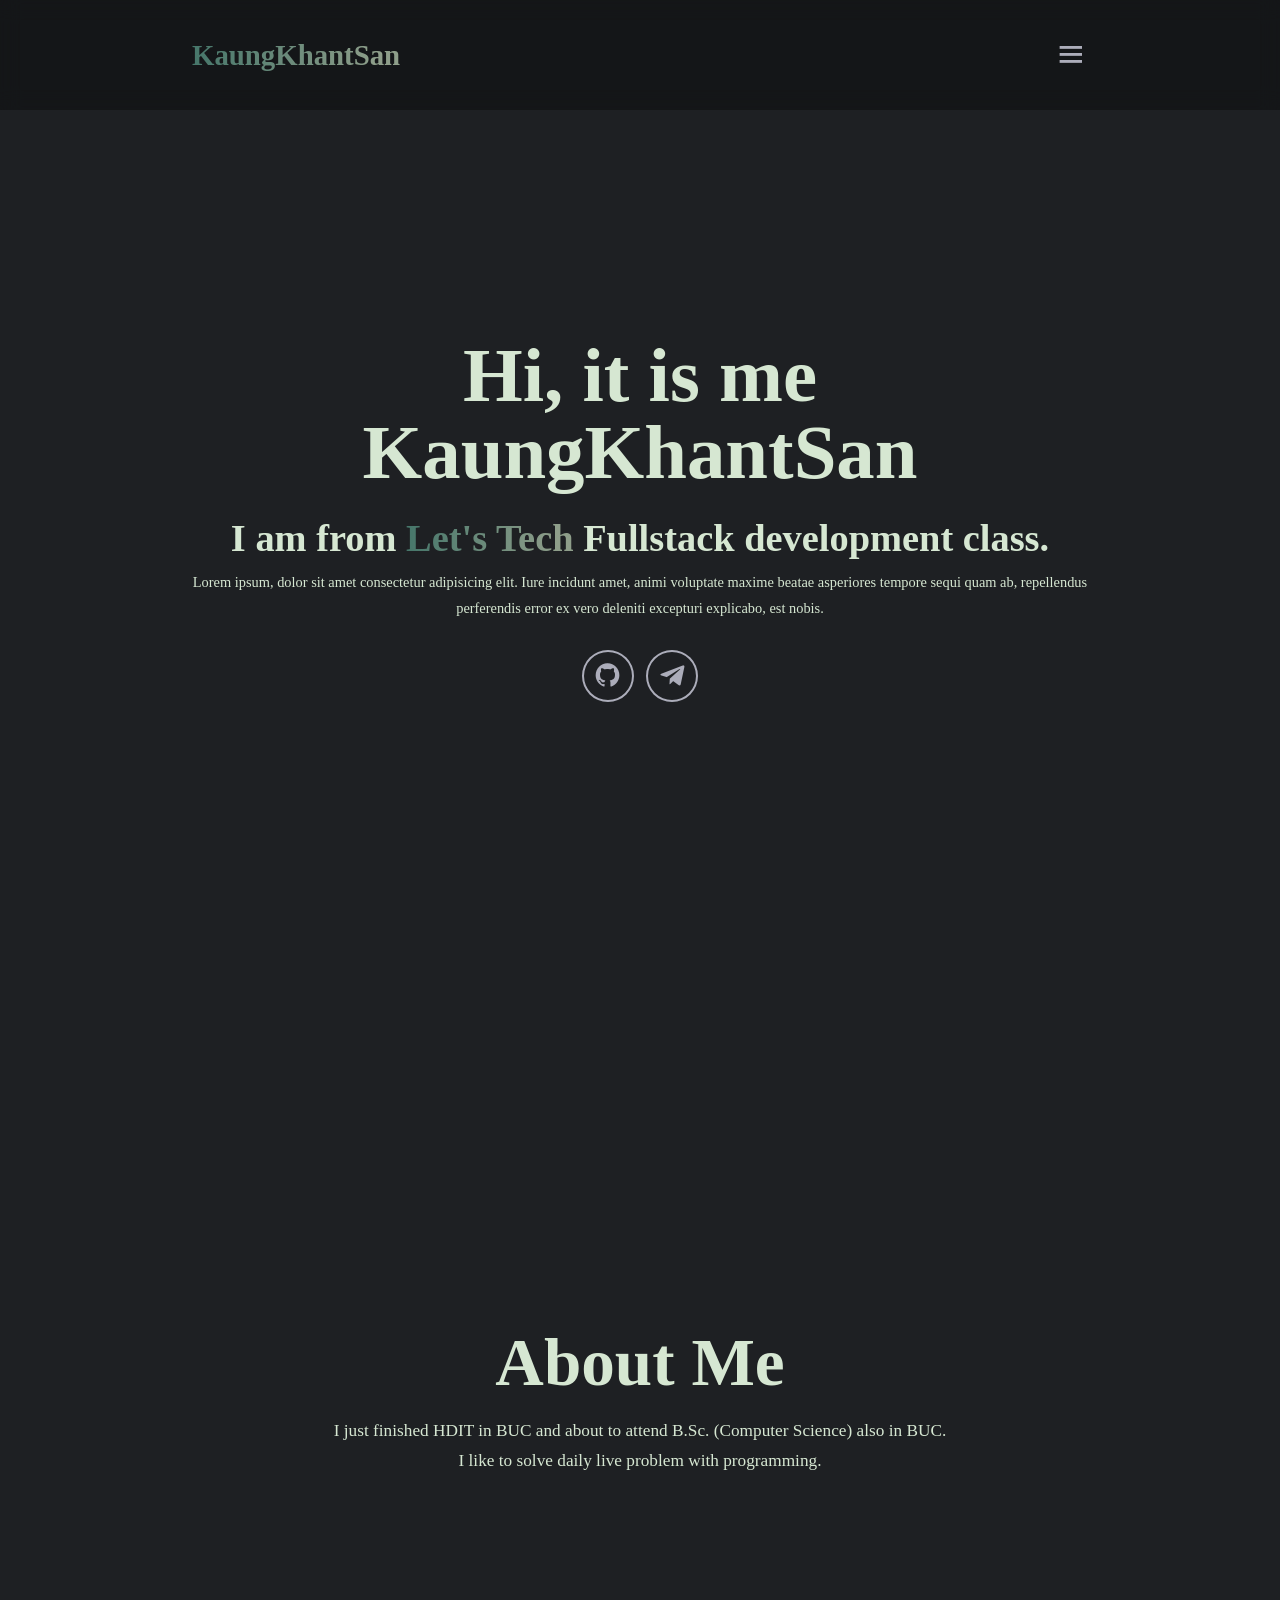
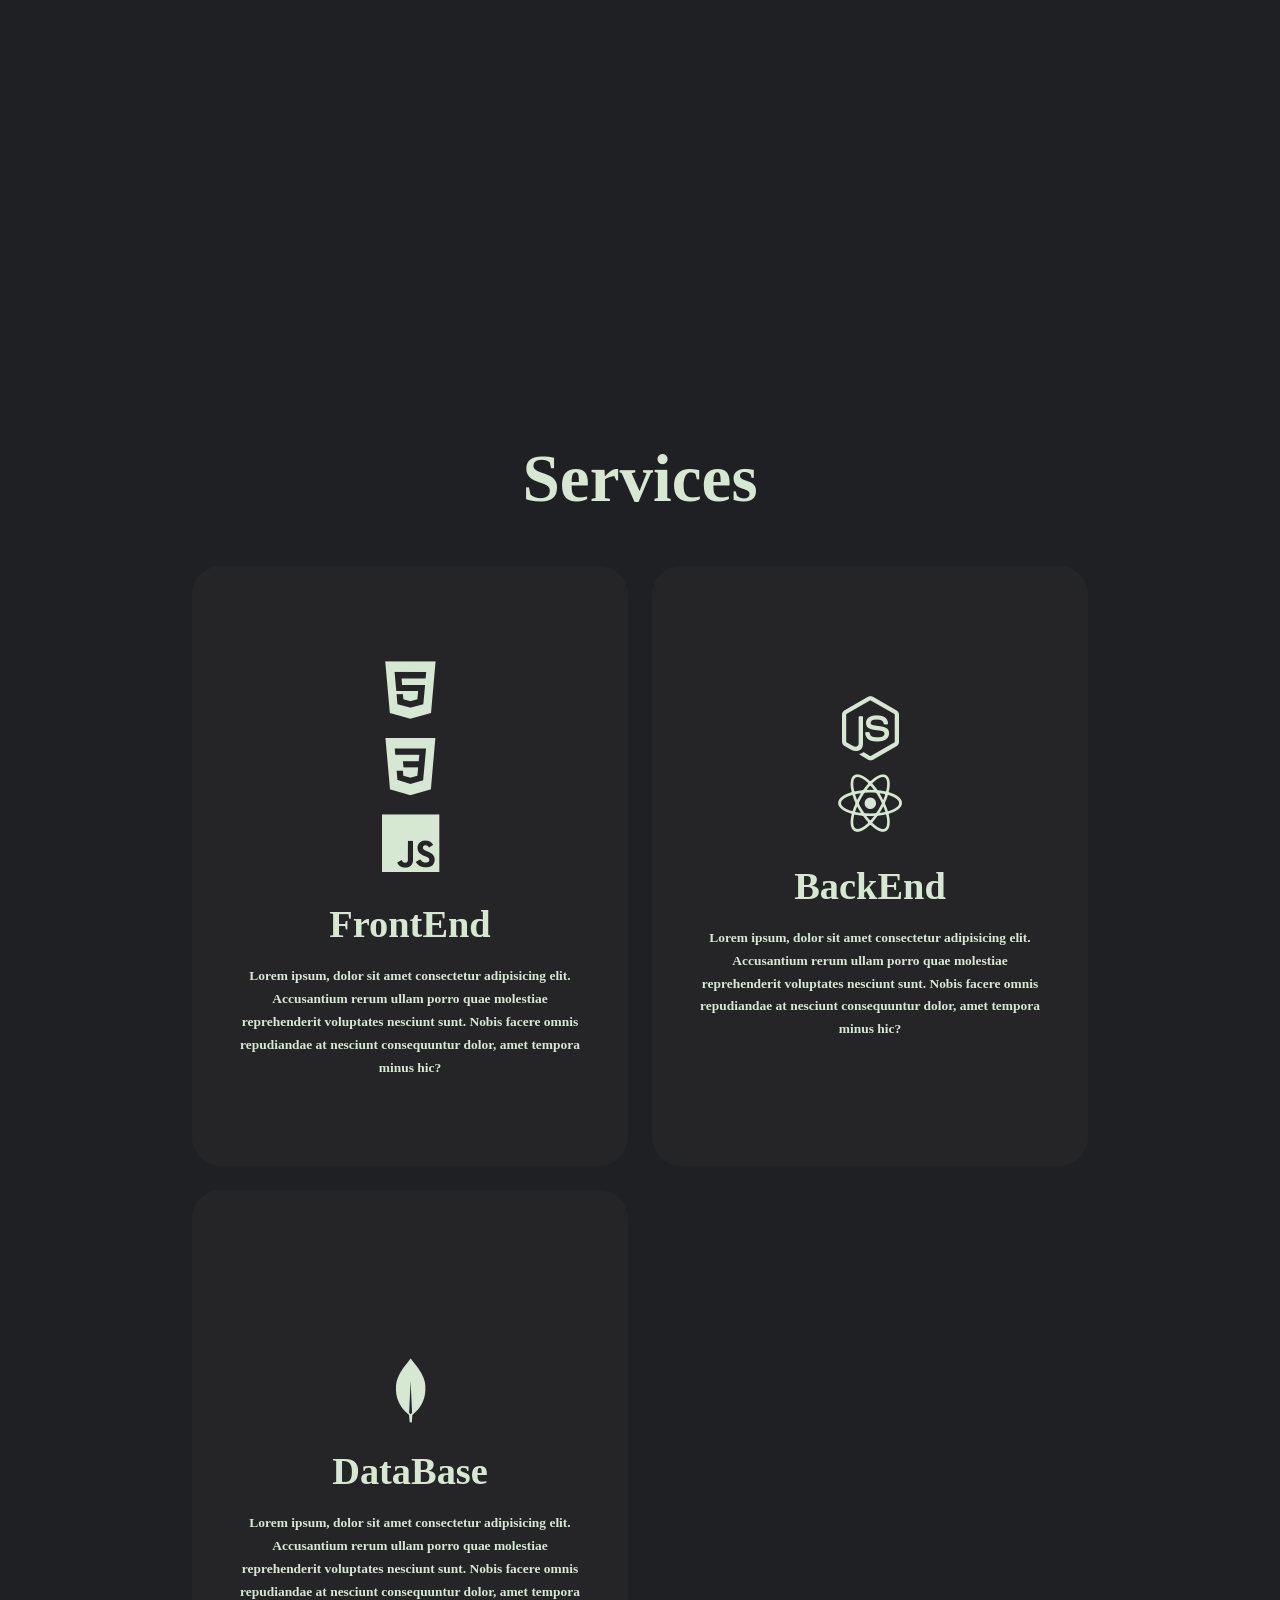
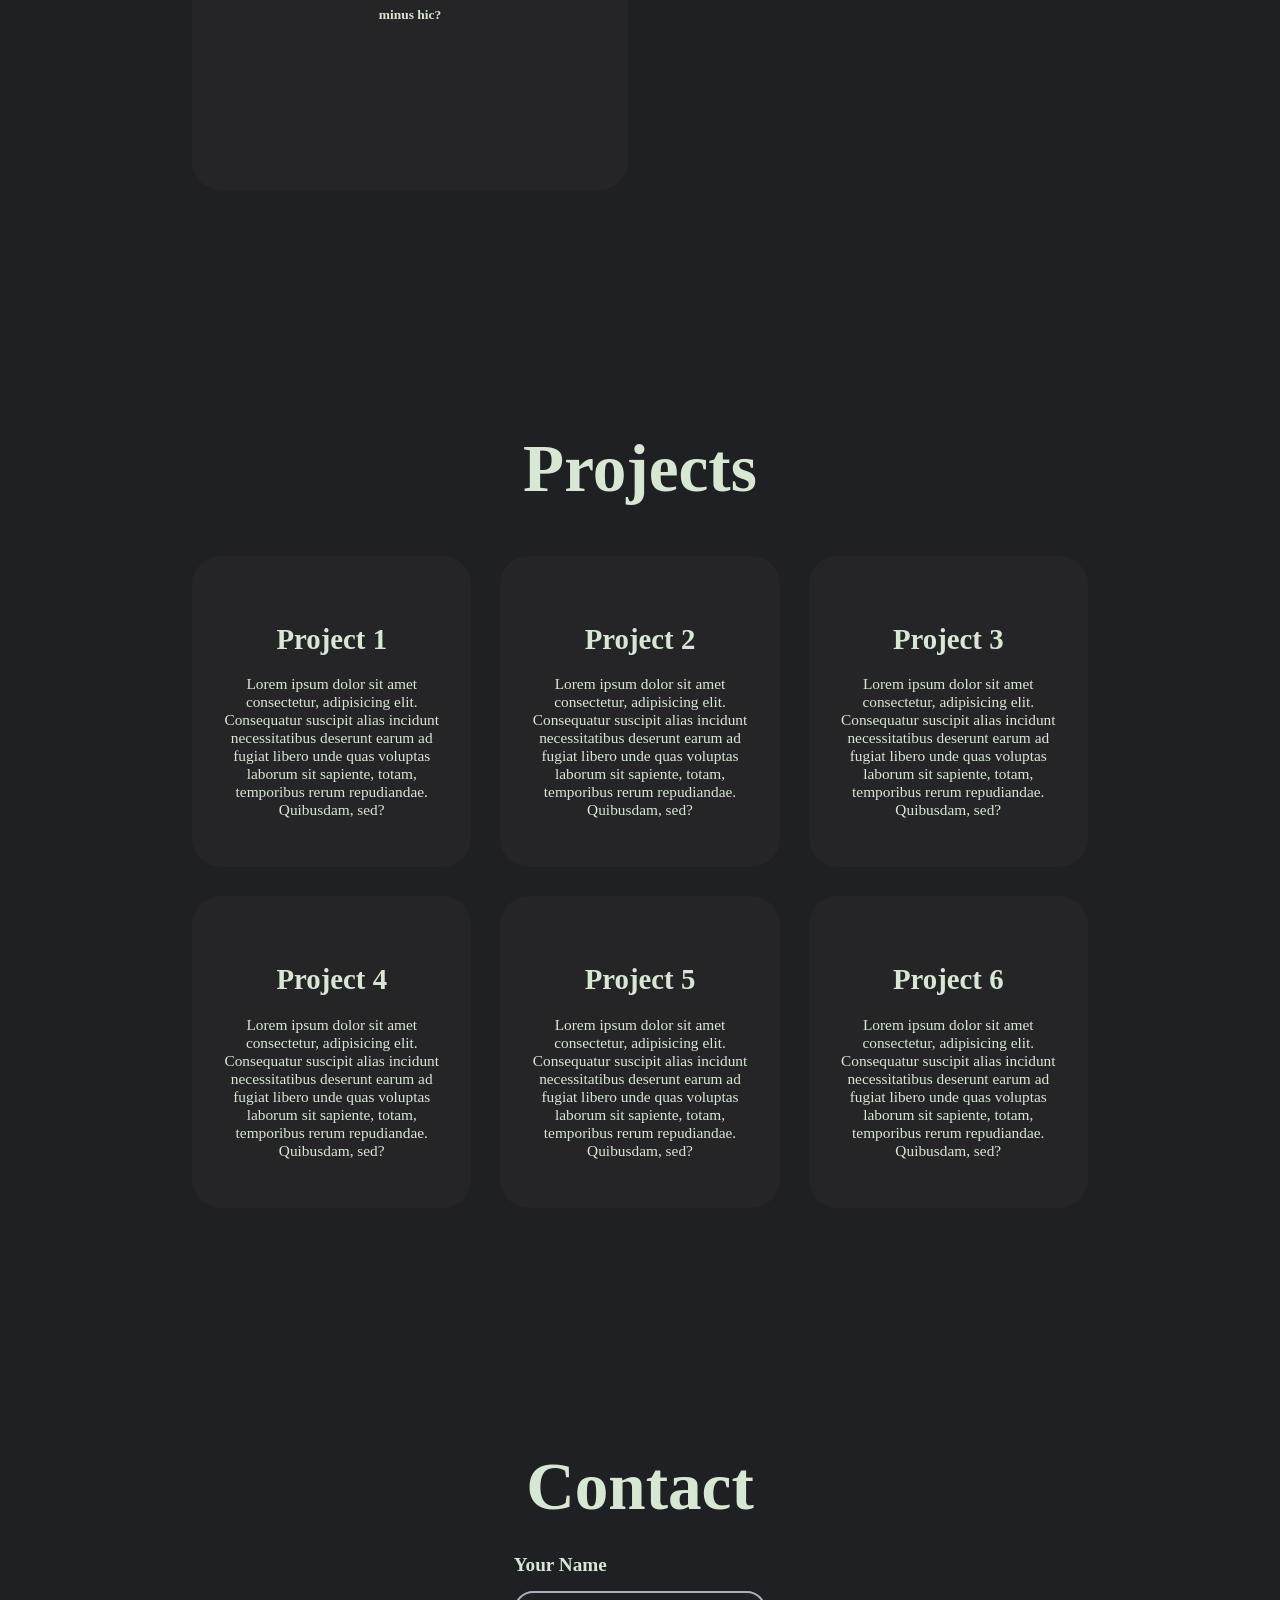
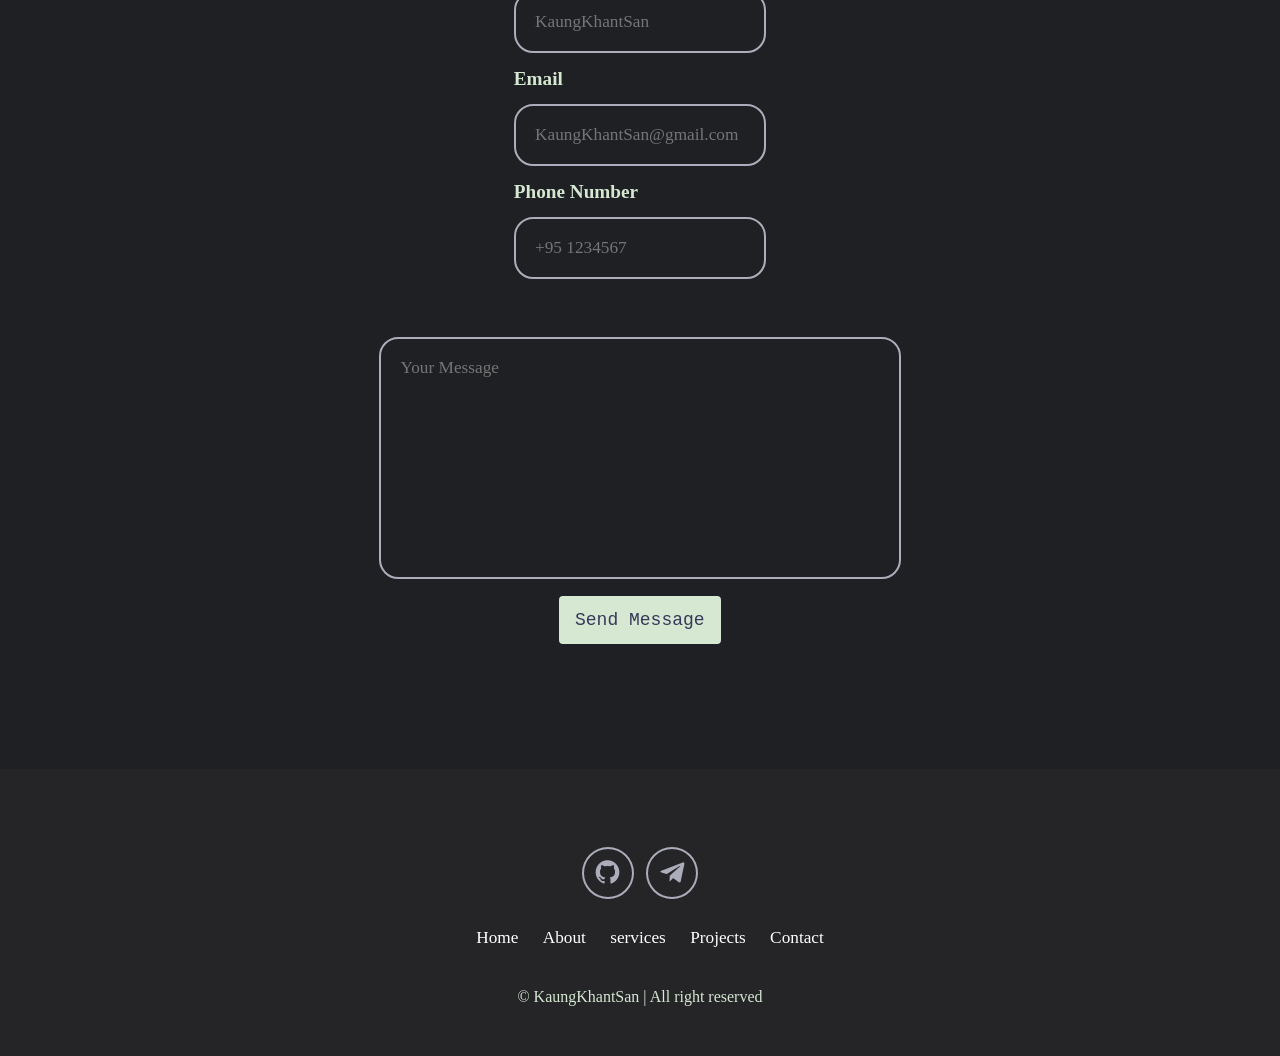
==== src/index.html @ 16165a72 "Folder are organized." ====
<!doctype html>
<html lang="en">
  <head>
    <meta charset="UTF-8" />
    <meta name="viewport" content="width=device-width, initial-scale=1.0" />
    <link rel="stylesheet" href="css/style.css" />
    <link
      href="https://unpkg.com/boxicons@2.1.4/css/boxicons.min.css"
      rel="stylesheet"
    />
    <title>Let's Tech Portfolio</title>
  </head>
  <body>
    <header class="header">
      <a href="#home" class="logo"><span>KaungKhantSan</span></a>
      <i class="bx bx-menu" id="menu-icon"></i>
      <nav class="navBar">
        <a href="#home" class="home">Home</a>
        <a href="#aboutMe" class="aboutMe">About me</a>
        <a href="#services" class="services">Services</a>
        <a href="#projects" class="projects">Projects</a>
        <a href="#contact" class="contact">Contact</a>
      </nav>
    </header>

    <section class="home" id="home">
      <div class="home-content">
        <h1>Hi, it is me KaungKhantSan</h1>
        <h3>I am from <span>Let's Tech</span> Fullstack development class.</h3>
        <p>
          Lorem ipsum, dolor sit amet consectetur adipisicing elit. Iure
          incidunt amet, animi voluptate maxime beatae asperiores tempore sequi
          quam ab, repellendus perferendis error ex vero deleniti excepturi
          explicabo, est nobis.
        </p>
        <div class="social-icons">
          <a href="#"><i class="bx bxl-github"></i></a>
          <a href="#"><i class="bx bxl-telegram"></i></a>
        </div>
      </div>
      <div class="home-img">
        <img src="assets/4313d2e14004666a464f64e05784f14e.jpg" alt="" />
      </div>
    </section>

    <section class="aboutMe" id="aboutMe">
      <div class="about-img">
        <img src="assets/1ae00e6d04856765911f0a07c1f2c365.jpg" alt="" />
      </div>
      <div class="about-content">
        <h2>About Me</h2>
        <p>
          I just finished HDIT in BUC and about to attend B.Sc. (Computer
          Science) also in BUC.
        </p>
        <p>I like to solve daily live problem with programming.</p>
      </div>
    </section>

    <section class="services" id="services">
      <h2 class="heading">Services</h2>

      <div class="services-container">
        <div class="services-box">
          <div class="services-info">
            <i class="bx bxl-html5"></i>
            <i class="bx bxl-css3"></i>
            <i class="bx bxl-javascript"></i>
            <h4>FrontEnd</h4>
            <p>
              Lorem ipsum, dolor sit amet consectetur adipisicing elit.
              Accusantium rerum ullam porro quae molestiae reprehenderit
              voluptates nesciunt sunt. Nobis facere omnis repudiandae at
              nesciunt consequuntur dolor, amet tempora minus hic?
            </p>
          </div>
        </div>

        <div class="services-box">
          <div class="services-info">
            <i class="bx bxl-nodejs"></i>
            <i class="bx bxl-react"></i>
            <h4>BackEnd</h4>
            <p>
              Lorem ipsum, dolor sit amet consectetur adipisicing elit.
              Accusantium rerum ullam porro quae molestiae reprehenderit
              voluptates nesciunt sunt. Nobis facere omnis repudiandae at
              nesciunt consequuntur dolor, amet tempora minus hic?
            </p>
          </div>
        </div>

        <div class="services-box">
          <div class="services-info">
            <i class="bx bxl-mongodb"></i>
            <h4>DataBase</h4>
            <p>
              Lorem ipsum, dolor sit amet consectetur adipisicing elit.
              Accusantium rerum ullam porro quae molestiae reprehenderit
              voluptates nesciunt sunt. Nobis facere omnis repudiandae at
              nesciunt consequuntur dolor, amet tempora minus hic?
            </p>
          </div>
        </div>
      </div>
    </section>

    <section class="projects" id="projects">
      <h2 class="heading">Projects</h2>

      <div class="projects-box">
        <div class="project-card">
          <img src="assets/4a3abc1ccaa1cf51f5522e6e12ae1662.jpg" alt="" />
          <h3>Project 1</h3>
          <p>
            Lorem ipsum dolor sit amet consectetur, adipisicing elit.
            Consequatur suscipit alias incidunt necessitatibus deserunt earum ad
            fugiat libero unde quas voluptas laborum sit sapiente, totam,
            temporibus rerum repudiandae. Quibusdam, sed?
          </p>
        </div>

        <div class="project-card">
          <img src="assets/1f10620187d05b2f5ece68a29ef951b0.jpg" alt="" />
          <h3>Project 2</h3>
          <p>
            Lorem ipsum dolor sit amet consectetur, adipisicing elit.
            Consequatur suscipit alias incidunt necessitatibus deserunt earum ad
            fugiat libero unde quas voluptas laborum sit sapiente, totam,
            temporibus rerum repudiandae. Quibusdam, sed?
          </p>
        </div>

        <div class="project-card">
          <img src="assets/3d9405081b2c0bbd38f3a22aa67f547c.jpg" alt="" />
          <h3>Project 3</h3>
          <p>
            Lorem ipsum dolor sit amet consectetur, adipisicing elit.
            Consequatur suscipit alias incidunt necessitatibus deserunt earum ad
            fugiat libero unde quas voluptas laborum sit sapiente, totam,
            temporibus rerum repudiandae. Quibusdam, sed?
          </p>
        </div>

        <div class="project-card">
          <img src="assets/afd4ffc577d5086dbfb3029b1802fe68.jpg" alt="" />
          <h3>Project 4</h3>
          <p>
            Lorem ipsum dolor sit amet consectetur, adipisicing elit.
            Consequatur suscipit alias incidunt necessitatibus deserunt earum ad
            fugiat libero unde quas voluptas laborum sit sapiente, totam,
            temporibus rerum repudiandae. Quibusdam, sed?
          </p>
        </div>

        <div class="project-card">
          <img src="assets/ee1275892abc401e7ed73f2d7123c5b8.jpg" alt="" />
          <h3>Project 5</h3>
          <p>
            Lorem ipsum dolor sit amet consectetur, adipisicing elit.
            Consequatur suscipit alias incidunt necessitatibus deserunt earum ad
            fugiat libero unde quas voluptas laborum sit sapiente, totam,
            temporibus rerum repudiandae. Quibusdam, sed?
          </p>
        </div>
        <div class="project-card">
          <img src="assets/ee1275892abc401e7ed73f2d7123c5b8.jpg" alt="" />
          <h3>Project 6</h3>
          <p>
            Lorem ipsum dolor sit amet consectetur, adipisicing elit.
            Consequatur suscipit alias incidunt necessitatibus deserunt earum ad
            fugiat libero unde quas voluptas laborum sit sapiente, totam,
            temporibus rerum repudiandae. Quibusdam, sed?
          </p>
        </div>
      </div>
    </section>

    <section class="contact" id="contact">
      <h2 class="heading">Contact</h2>

      <form action="">
        <div class="input-group-1">
          <div class="input-box">
            <h3>Your Name</h3>
            <input type="text" placeholder="KaungKhantSan" />
            <h3>Email</h3>
            <input type="email" placeholder="KaungKhantSan@gmail.com" />
          </div>
          <div class="input-box">
            <h3>Phone Number</h3>
            <input type="number" placeholder="+95 1234567" />
          </div>
        </div>
        <div class="input-group-2">
          <textarea
            name=""
            id=""
            placeholder="Your Message"
            cols="30"
            rows="10"
          ></textarea>
          <input type="submit" value="Send Message" class="btn" />
        </div>
      </form>
    </section>

    <footer class="footer">
      <div class="social-icons">
        <a href="#"><i class="bx bxl-github"></i></a>
        <a href="#"><i class="bx bxl-telegram"></i></a>
      </div>
      <ul>
        <li><a href="#">Home</a></li>
        <li><a href="#aboutMe">About</a></li>
        <li><a href="#services">services</a></li>
        <li><a href="#projects">Projects</a></li>
        <li><a href="#contact">Contact</a></li>
      </ul>

      <p class="copyright">© KaungKhantSan | All right reserved</p>
    </footer>
    <script src="js/main.js"></script>
  </body>
</html>
---- src/css/style.css ----
* {
  padding: 0;
  margin: 0;
  scroll-behavior: smooth;
  text-decoration: none;
  box-sizing: border-box;
  font-family: "Poppins";
}

:root {
  --bg-color: #1e2023;
  --bg-second-color: #252528;
  --text-color: #d6e7d2;
  --main-color: #acadba;
}

html {
  font-size: 60%;
  overflow-x: hidden;
}

body {
  background-color: var(--bg-color);
  color: var(--text-color);
}

.header {
  position: fixed;
  width: 100%;
  left: 0;
  top: 0;
  padding: 4rem 15%;
  background: rgba(0, 0, 0, 0.3);
  backdrop-filter: blur(10px);
  display: flex;
  justify-content: space-between;
  align-items: center;
  z-index: 1000;
}

#menu-icon {
  font-size: 3.5rem;
  color: var(--main-color);
  display: none;
}

.logo {
  font-size: 3rem;
  font-weight: 800;
  color: var(--text-color);
  cursor: pointer;
  transition: 0.3s ease-in-out;
}

.logo :hover {
  transform: scale(1.1);
}

span {
  background: linear-gradient(270deg, #8e9e8a 10%, #46766a 100%);
  background-clip: text;
  color: transparent;
}

.navBar {
  display: flex;
}

.navBar a {
  font-size: 1.8rem;
  margin-left: 4rem;
  font-weight: 500;
  color: var(--text-color);
  transition: 0.3s ease-in-out;
  border-bottom: 2px solid transparent;
}

.navBar a:hover {
  color: var(--main-color);
  border-bottom: 3px solid var(--main-color);
}

section {
  min-height: 100vh;
  padding: 10rem 15%;
}

.home {
  display: flex;
  align-items: center;
  justify-content: center;
  gap: 15rem;
}

.home-content {
  display: flex;
  flex-direction: column;
  align-items: flex-end;
  text-align: right;
}

.home-content h1 {
  font-size: 8rem;
  font-weight: 700;
  margin: 1.5rem;
  line-height: 1;
}

.home-content h3 {
  margin: 1rem 0;
  font-size: 4rem;
}

.home-content p {
  font-size: 1.5rem;
  font-weight: 500;
  line-height: 1.8;
}

.home-img img {
  width: 32vw;
  border-radius: 50%;
}

.social-icons a {
  display: inline-flex;
  align-items: center;
  justify-content: center;
  font-size: 3rem;
  padding: 1rem;
  background: transparent;
  border: 2px solid var(--main-color);
  border-radius: 50%;
  color: var(--main-color);
  margin: 3rem 0.5rem;
  transition: 0.3s ease-in-out;
}

.social-icons a:hover {
  color: var(--text-color);
  background-color: var(--main-color);
  transform: scale(1.1) translateY(-5px);
  box-shadow: 0 0 25px var(--text-color);
}

.aboutMe {
  display: flex;
  align-items: center;
  justify-content: center;
  gap: 10rem;
  /* background: var(--bg-second-color); */
}

.about-img img {
  width: 32vw;
  border-radius: 50%;
}

.about-content h2 {
  font-size: 7rem;
  text-align: left;
}

.about-content h3 {
  font-size: 3rem;
  text-align: left;
  margin-bottom: 2rem;
}

.about-content p {
  font-size: 1.8rem;
  margin-bottom: 1rem;
}

/* ::-webkit-scrollbar {
  width: 10px;
}

::-webkit-scrollbar-thumb {
  background-color: var(--main-color);
}

::-webkit-scrollbar-track {
  background-color: var(--bg-color);
} */

.heading {
  text-align: center;
  font-size: 7rem;
  margin: 5rem 0;
}

.services {
  color: var(--text-color);
}

.services h2 {
  color: var(--text-color);
}

.services-container {
  display: grid;
  grid-template-columns: repeat(auto-fit, minmax(300px, 1fr));
  align-items: center;
  gap: 2.5rem;
}

.services-box {
  display: flex;
  align-items: center;
  justify-content: center;
  background-color: var(--bg-second-color);
  height: 600px;
  border-radius: 3rem;
  cursor: pointer;
  border: 5px soild transparent;
}

.services-info {
  display: flex;
  flex-direction: column;
  text-align: center;
  justify-content: center;
  align-items: center;
  padding: 5rem;
}

.services-info h4 {
  font-size: 4rem;
  margin: 2rem 0;
  font-weight: 800;
}

.services-info p {
  font-size: 1.4rem;
  font-weight: 600;
  line-height: 1.7;
}

.services-info i {
  font-size: 8rem;
}

.projects-box {
  display: grid;
  grid-template-columns: repeat(3, minmax(0, 1fr));
  gap: 3rem;
}

.project-card {
  display: flex;
  flex-direction: column;
  align-items: center;
  justify-content: center;
  text-align: center;
  background-color: var(--bg-second-color);
  border-radius: 3rem;
  gap: 2rem;
  padding: 5rem 2rem;
  overflow: hidden;
}

.project-card img {
  max-width: 300px;
  border-radius: 2rem;
  object-fit: cover;
}

.project-card h3 {
  font-size: 3rem;
}

.project-card p {
  font-size: 1.6rem;
}

.contact h2 {
  margin-bottom: 3rem;
  color: var(--text-color);
}

.contact form {
  display: flex;
  align-items: center;
  justify-content: center;
  gap: 3rem;
  margin: 3rem 0;
  text-align: center;
}

.contact h3 {
  text-align: left;
  font-size: 2rem;
}

.contact form .input-box input,
.contact form textarea {
  width: 100%;
  padding: 2rem;
  font-size: 1.8rem;
  color: var(--text-color);
  background-color: var(--bg-color);
  border-radius: 2rem;
  border: 2px solid var(--main-color);
  margin: 1.5rem 0;
  resize: none;
}

.btn {
  align-items: center;
  appearance: none;
  background-color: var(--text-color);
  border-radius: 4px;
  border-width: 0;
  box-sizing: border-box;
  color: #36395a;
  cursor: pointer;
  display: inline-flex;
  font-family: "JetBrains Mono", monospace;
  height: 48px;
  justify-content: center;
  line-height: 1;
  list-style: none;
  overflow: hidden;
  padding-left: 16px;
  padding-right: 16px;
  position: relative;
  text-align: left;
  text-decoration: none;
  transition:
    box-shadow 0.15s,
    transform 0.15s;
  user-select: none;
  -webkit-user-select: none;
  touch-action: manipulation;
  white-space: nowrap;
  will-change: box-shadow, transform;
  font-size: 18px;
}

.btn:focus {
  box-shadow:
    #d6d6e7 0 0 0 1.5px inset,
    rgba(45, 35, 66, 0.4) 0 2px 4px,
    rgba(45, 35, 66, 0.3) 0 7px 13px -3px,
    #d6d6e7 0 -3px 0 inset;
}

.btn:hover {
  box-shadow:
    rgba(45, 35, 66, 0.4) 0 4px 8px,
    rgba(45, 35, 66, 0.3) 0 7px 13px -3px,
    #d6d6e7 0 -3px 0 inset;
  transform: translateY(-2px);
}

.btn:active {
  box-shadow: #d6d6e7 0 3px 7px inset;
  transform: translateY(2px);
}

.footer {
  background-color: var(--bg-second-color);
  padding: 50px 0;
}

.footer .social-icons {
  text-align: center;
}

.footer ul {
  text-align: center;
  font-size: 1.8rem;
}

.footer ul li {
  display: inline-block;
  margin-left: 20px;
}

.footer ul li a {
  color: white;
  border-bottom: 3px solid transparent;
  transition: 0.3s ease-in-out;
}

.footer ul li a:hover {
  border-bottom: 3px solid var(--main-color);
}

.footer .copyright {
  text-align: center;
  margin-top: 40px;
  font-size: 16px;
}

@media (max-width: 900px) {
  .projects-box {
    grid-template-columns: repeat(2, minmax(0, 1fr));
  }
}

@media (max-width: 600px) {
  .projects-box {
    grid-template-columns: 1fr;
  }
}

@media (max-width: 1280px) {
  #menu-icon {
    display: block;
  }
  .navBar {
    position: absolute;
    top: 100%;
    right: 0;
    width: 50%;
    padding: 1rem 3rem;
    background: rgba(0, 0, 0, 0.8);
    border-bottom-left-radius: 2rem;
    border-left: 2px solid var(--main-color);
    border-bottom: 2px solid var(--main-color);
    display: none;
  }
  .navBar a {
    display: block;
    font-size: 2rem;
    margin: 3rem 0;
    color: var(--text-color);
  }
  .navBar.active {
    display: block;
  }
  .home {
    flex-direction: column-reverse;
    margin: 5rem 0;
    gap: 5rem;
  }
  .home-content {
    align-items: center;
    text-align: center;
  }
  .home-img img {
    width: 56vw;
  }

  .aboutMe {
    flex-direction: column-reverse;
    text-align: center;
  }

  .aboutMe h2 {
    text-align: center;
    margin: 2rem 0;
  }
  .about-img img {
    width: 52vw;
  }
  .contact form {
    flex-direction: column;
  }
}
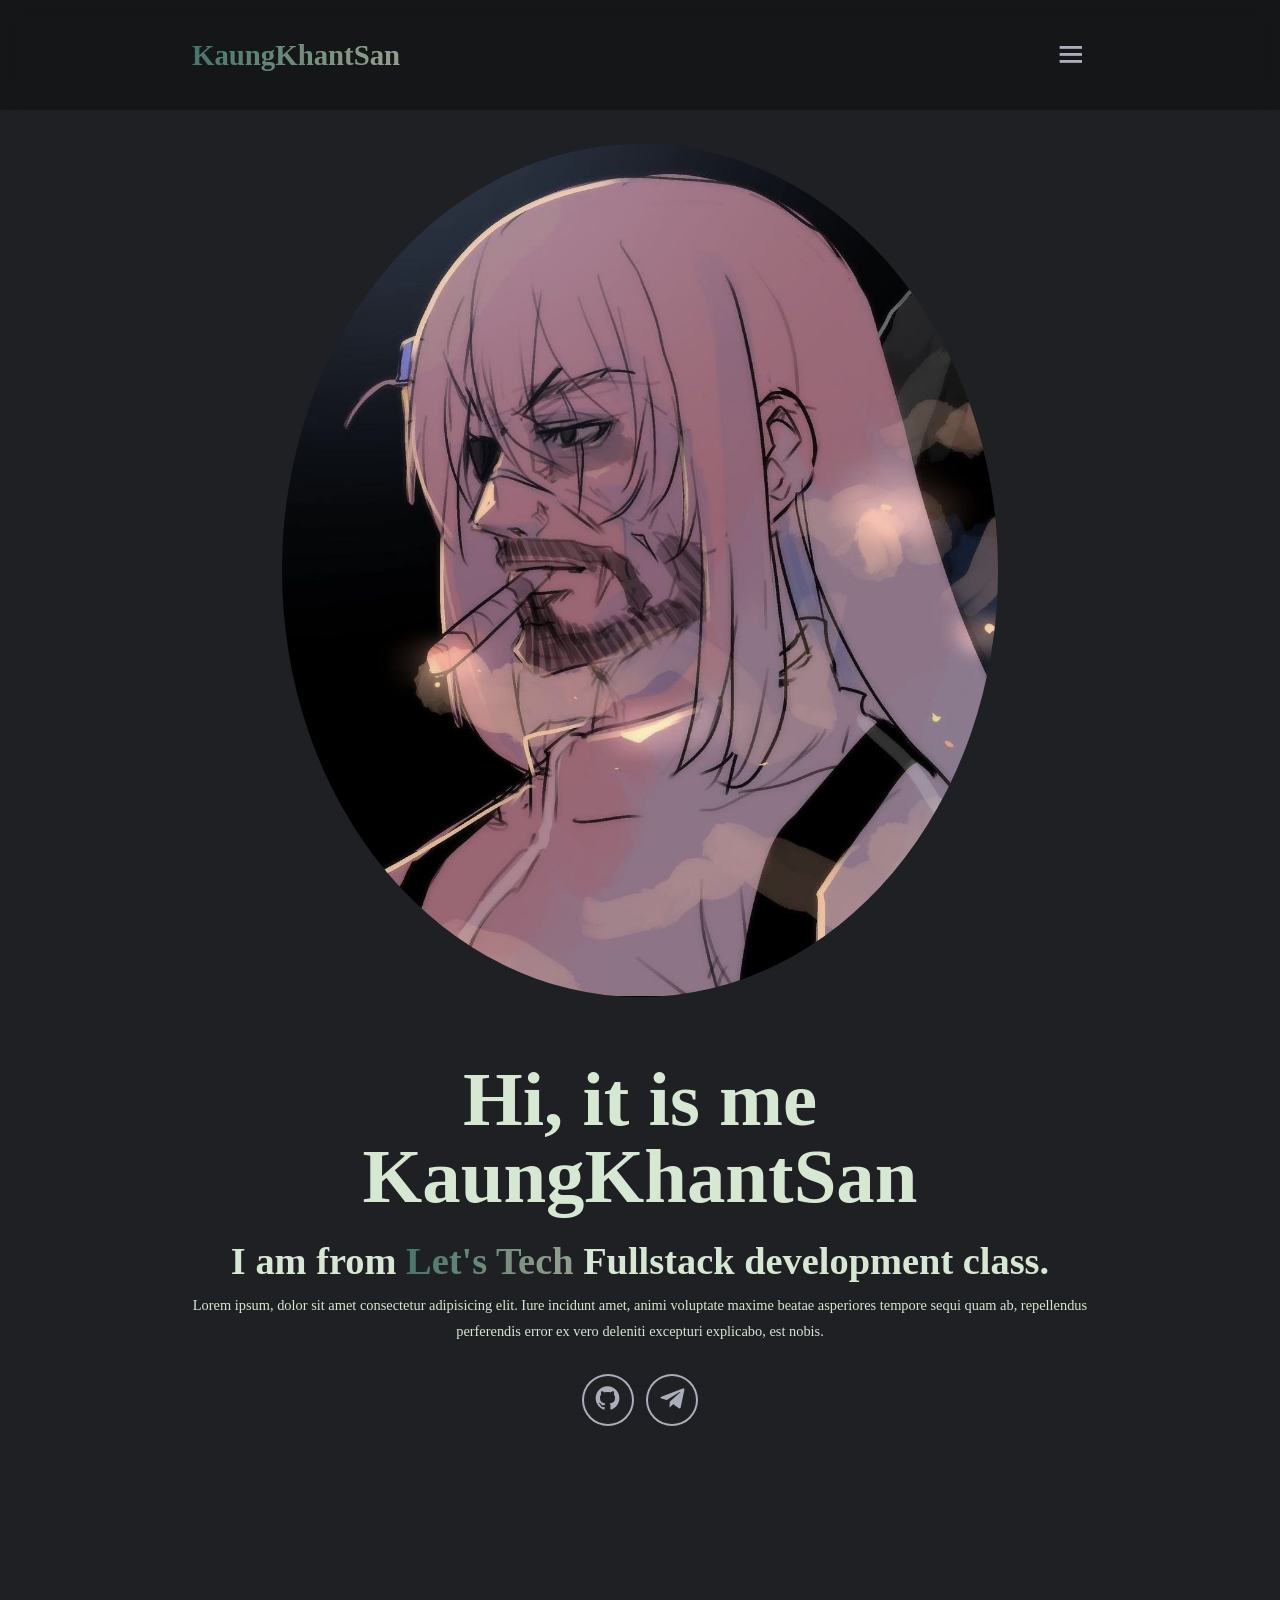
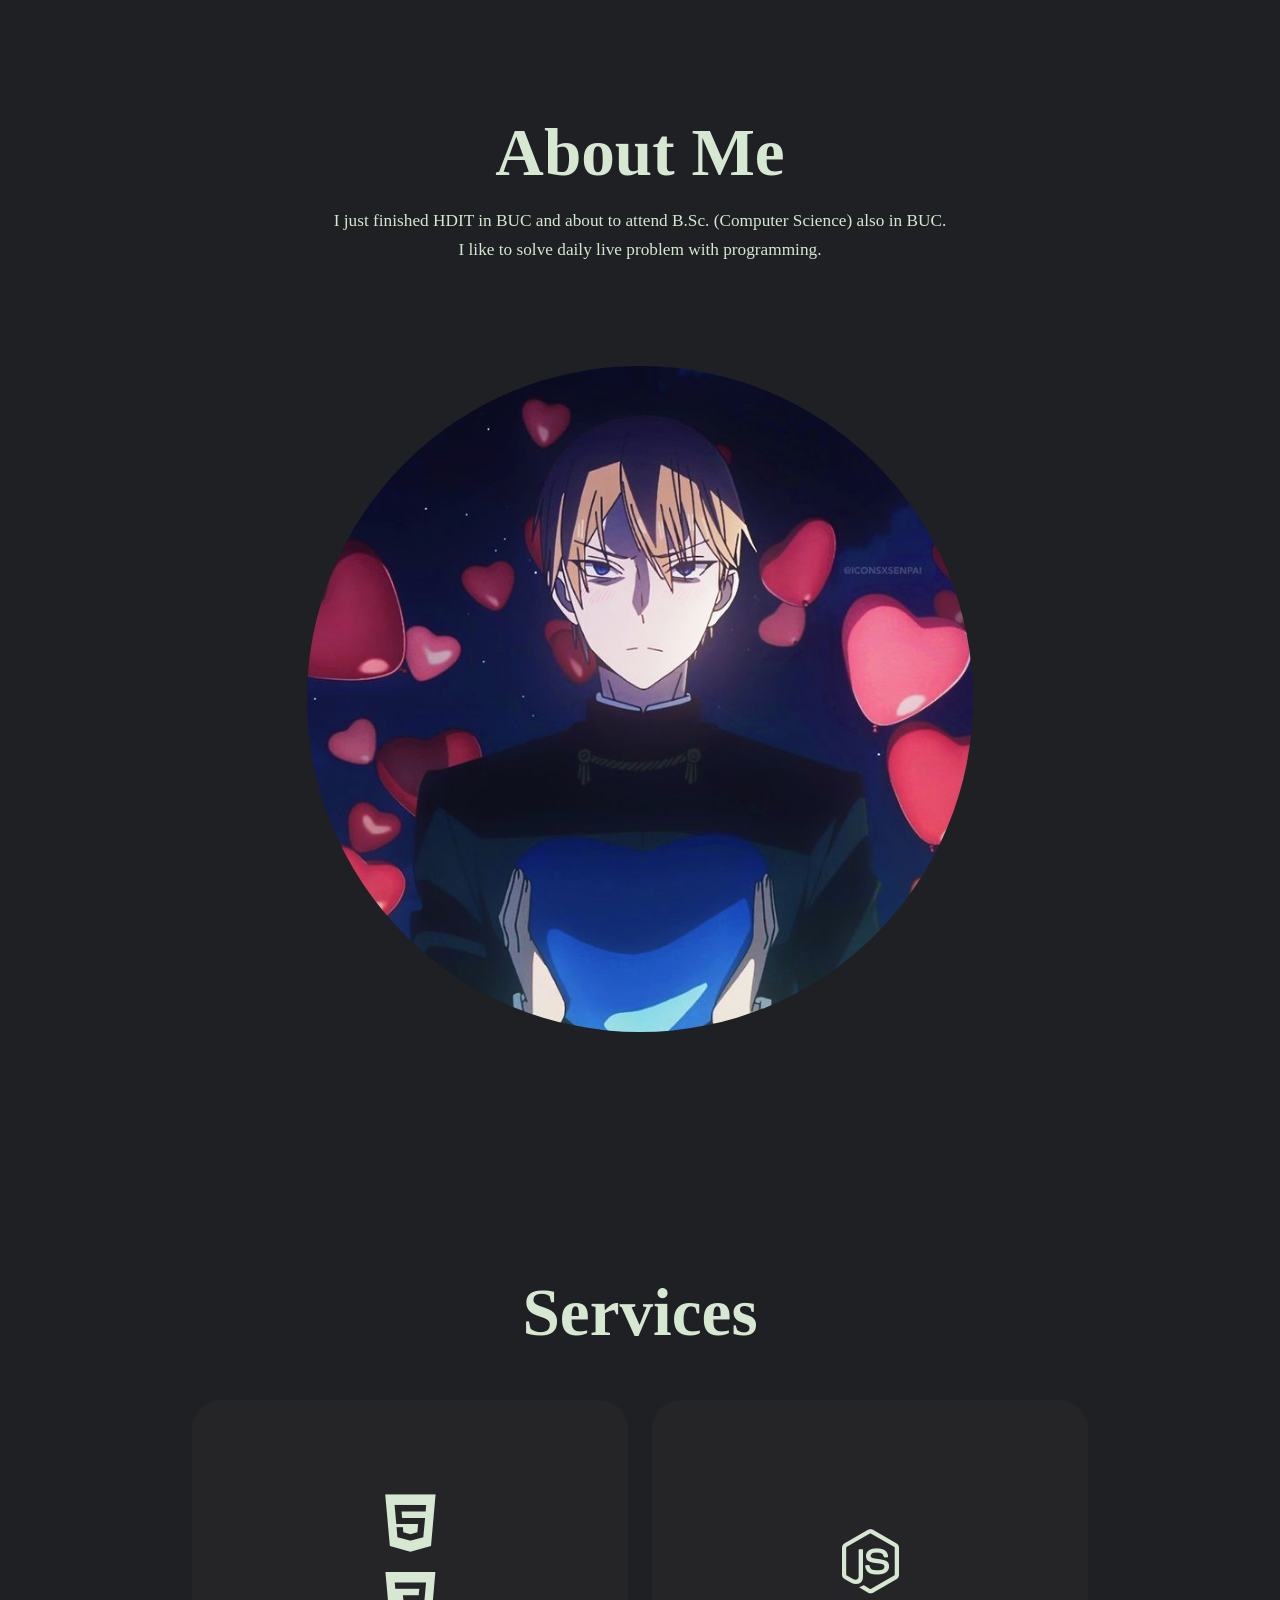
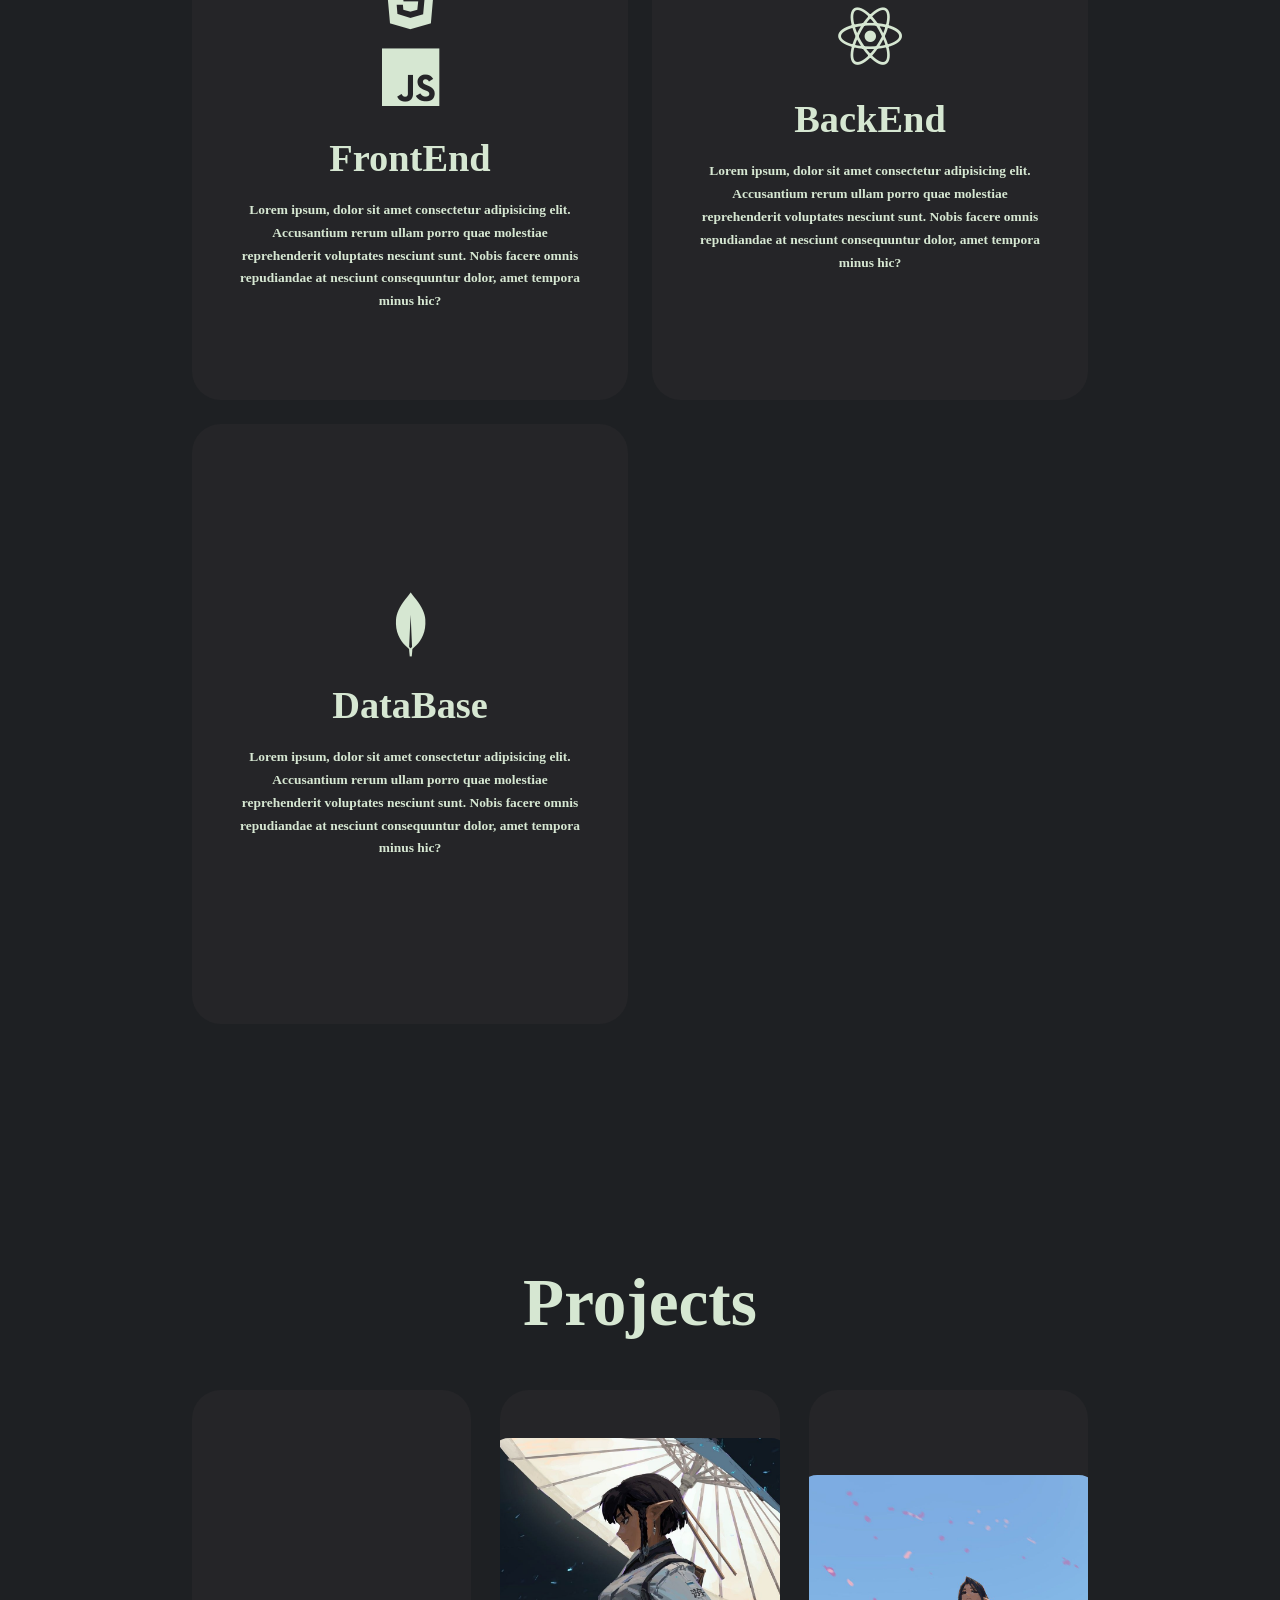
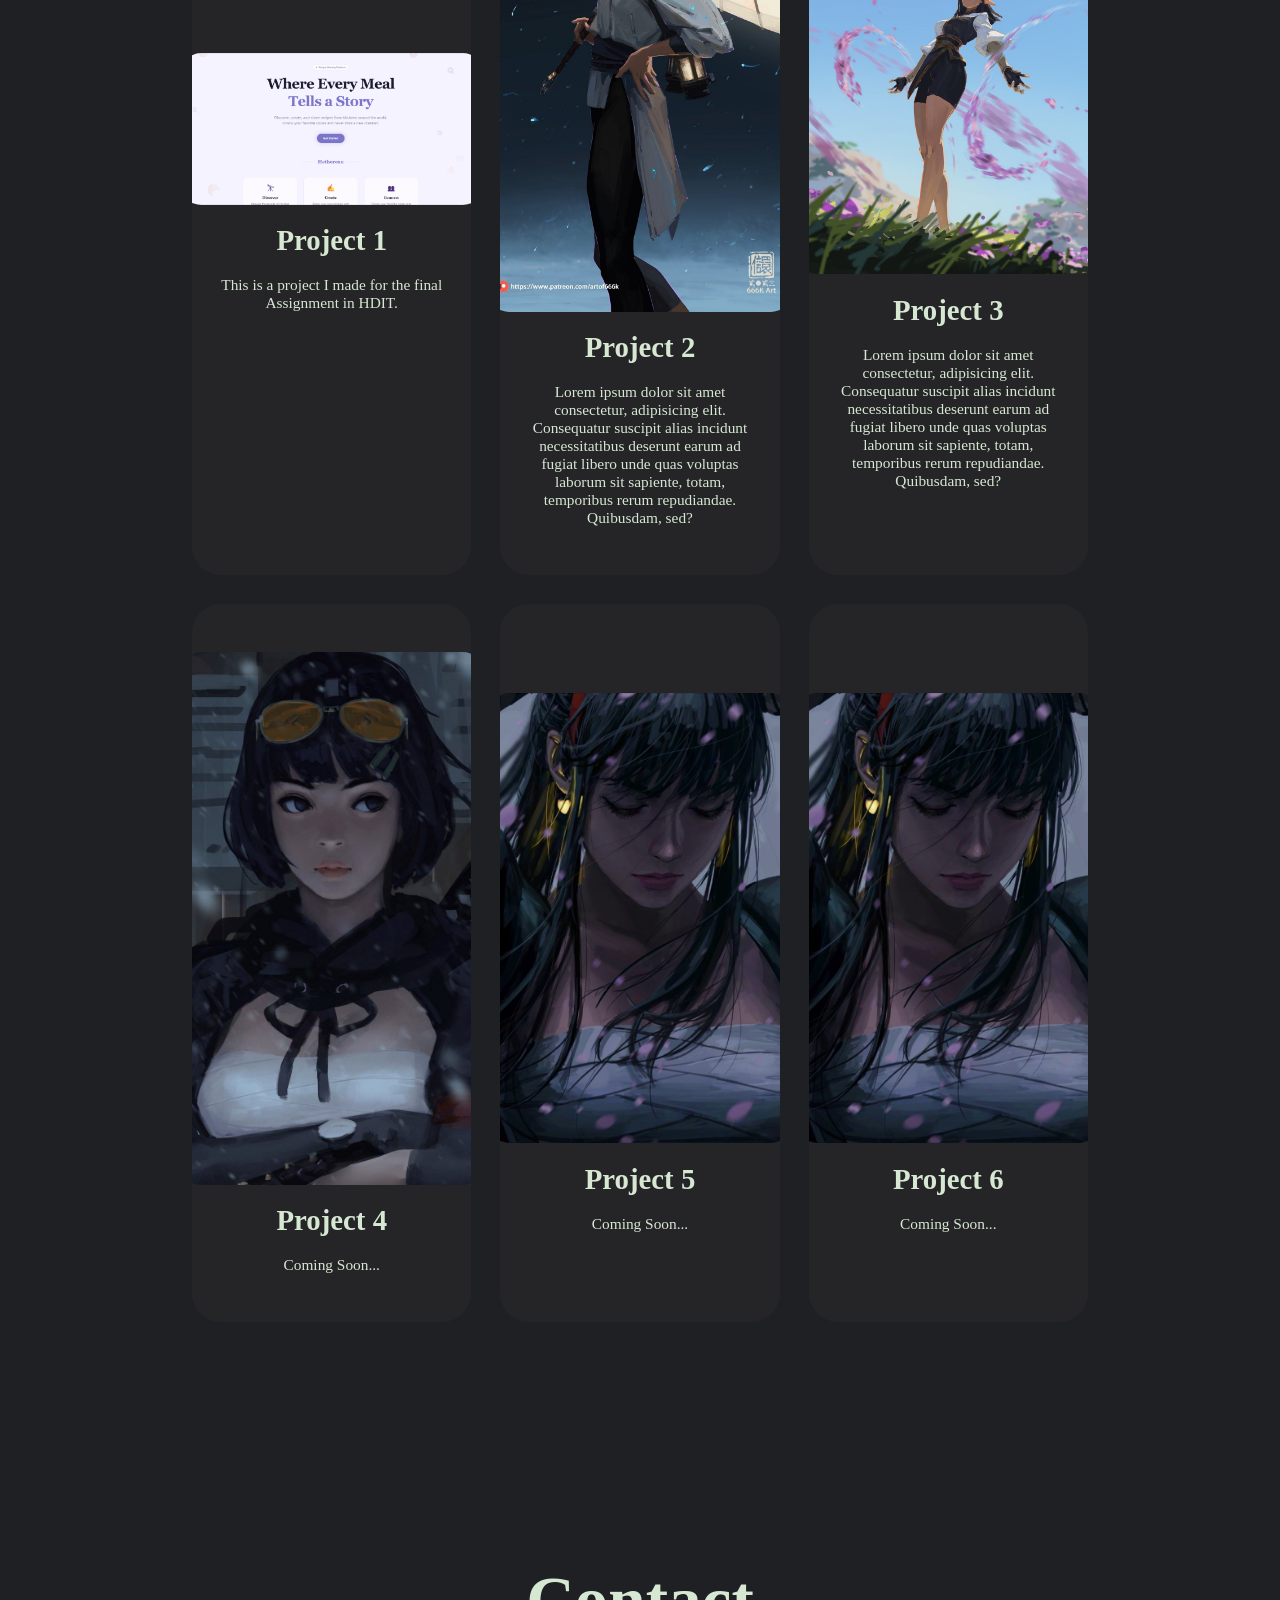
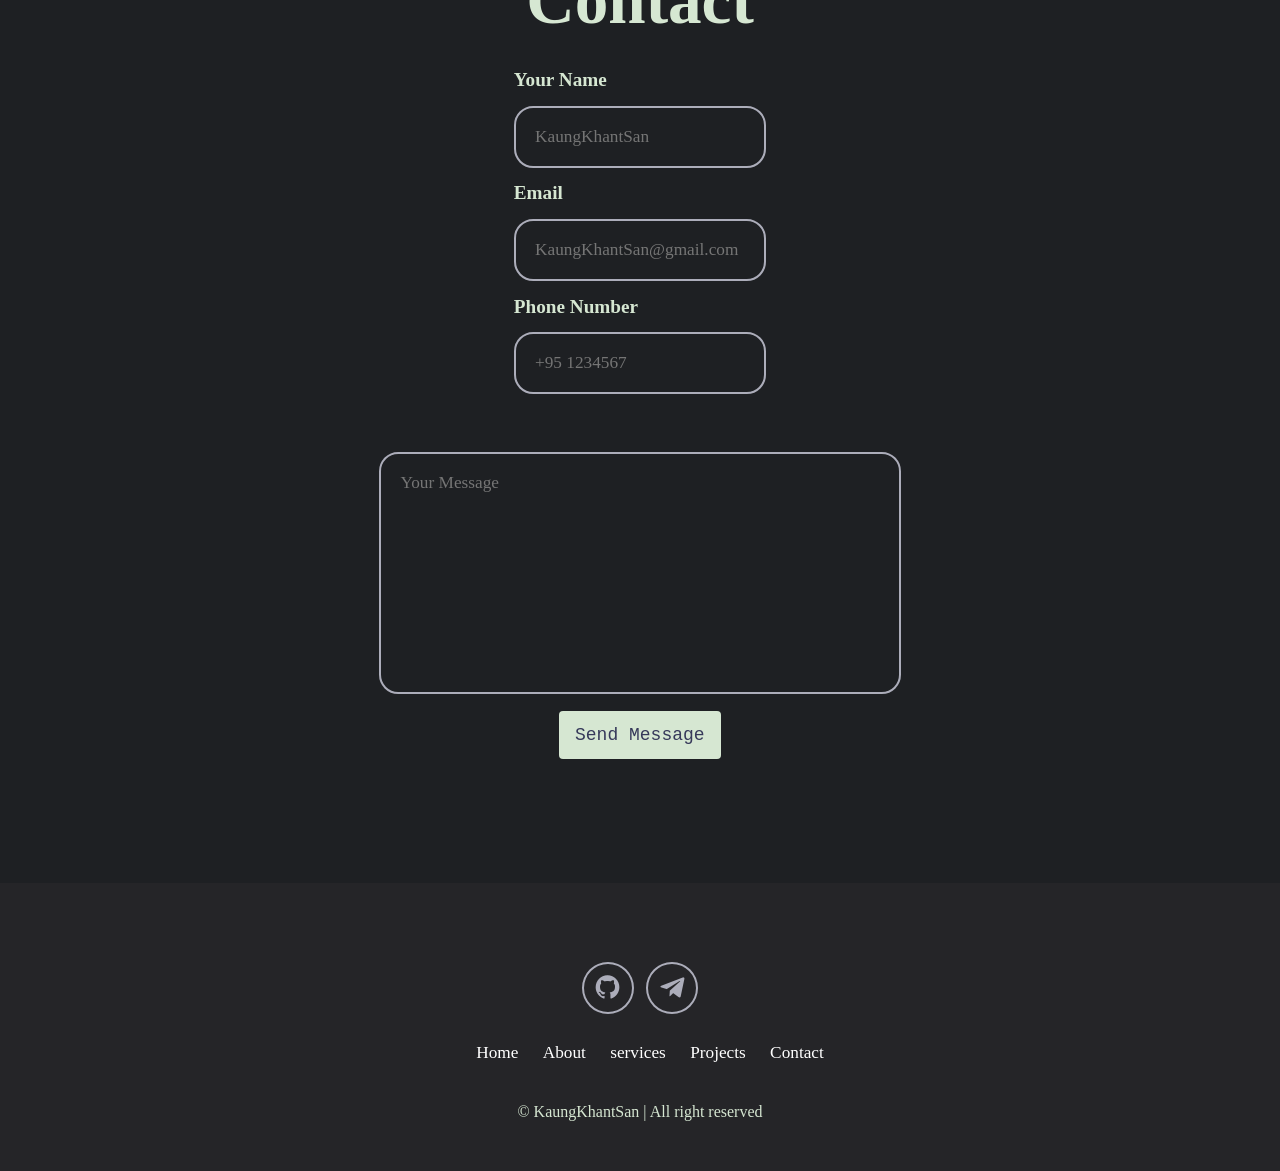
==== commit 82db4d97: "Asset folder added into src." ====
--- a/src/index.html
+++ b/src/index.html
@@ -110,14 +110,9 @@
 
       <div class="projects-box">
         <div class="project-card">
-          <img src="assets/4a3abc1ccaa1cf51f5522e6e12ae1662.jpg" alt="" />
+          <img src="assets/Screenshot 2026-10-28 145723.png" alt="" />
           <h3>Project 1</h3>
-          <p>
-            Lorem ipsum dolor sit amet consectetur, adipisicing elit.
-            Consequatur suscipit alias incidunt necessitatibus deserunt earum ad
-            fugiat libero unde quas voluptas laborum sit sapiente, totam,
-            temporibus rerum repudiandae. Quibusdam, sed?
-          </p>
+          <p>This is a project I made for the final Assignment in HDIT.</p>
         </div>
 
         <div class="project-card">
@@ -145,33 +140,18 @@
         <div class="project-card">
           <img src="assets/afd4ffc577d5086dbfb3029b1802fe68.jpg" alt="" />
           <h3>Project 4</h3>
-          <p>
-            Lorem ipsum dolor sit amet consectetur, adipisicing elit.
-            Consequatur suscipit alias incidunt necessitatibus deserunt earum ad
-            fugiat libero unde quas voluptas laborum sit sapiente, totam,
-            temporibus rerum repudiandae. Quibusdam, sed?
-          </p>
+          <p>Coming Soon...</p>
         </div>
 
         <div class="project-card">
           <img src="assets/ee1275892abc401e7ed73f2d7123c5b8.jpg" alt="" />
           <h3>Project 5</h3>
-          <p>
-            Lorem ipsum dolor sit amet consectetur, adipisicing elit.
-            Consequatur suscipit alias incidunt necessitatibus deserunt earum ad
-            fugiat libero unde quas voluptas laborum sit sapiente, totam,
-            temporibus rerum repudiandae. Quibusdam, sed?
-          </p>
+          <p>Coming Soon...</p>
         </div>
         <div class="project-card">
           <img src="assets/ee1275892abc401e7ed73f2d7123c5b8.jpg" alt="" />
           <h3>Project 6</h3>
-          <p>
-            Lorem ipsum dolor sit amet consectetur, adipisicing elit.
-            Consequatur suscipit alias incidunt necessitatibus deserunt earum ad
-            fugiat libero unde quas voluptas laborum sit sapiente, totam,
-            temporibus rerum repudiandae. Quibusdam, sed?
-          </p>
+          <p>Coming Soon...</p>
         </div>
       </div>
     </section>
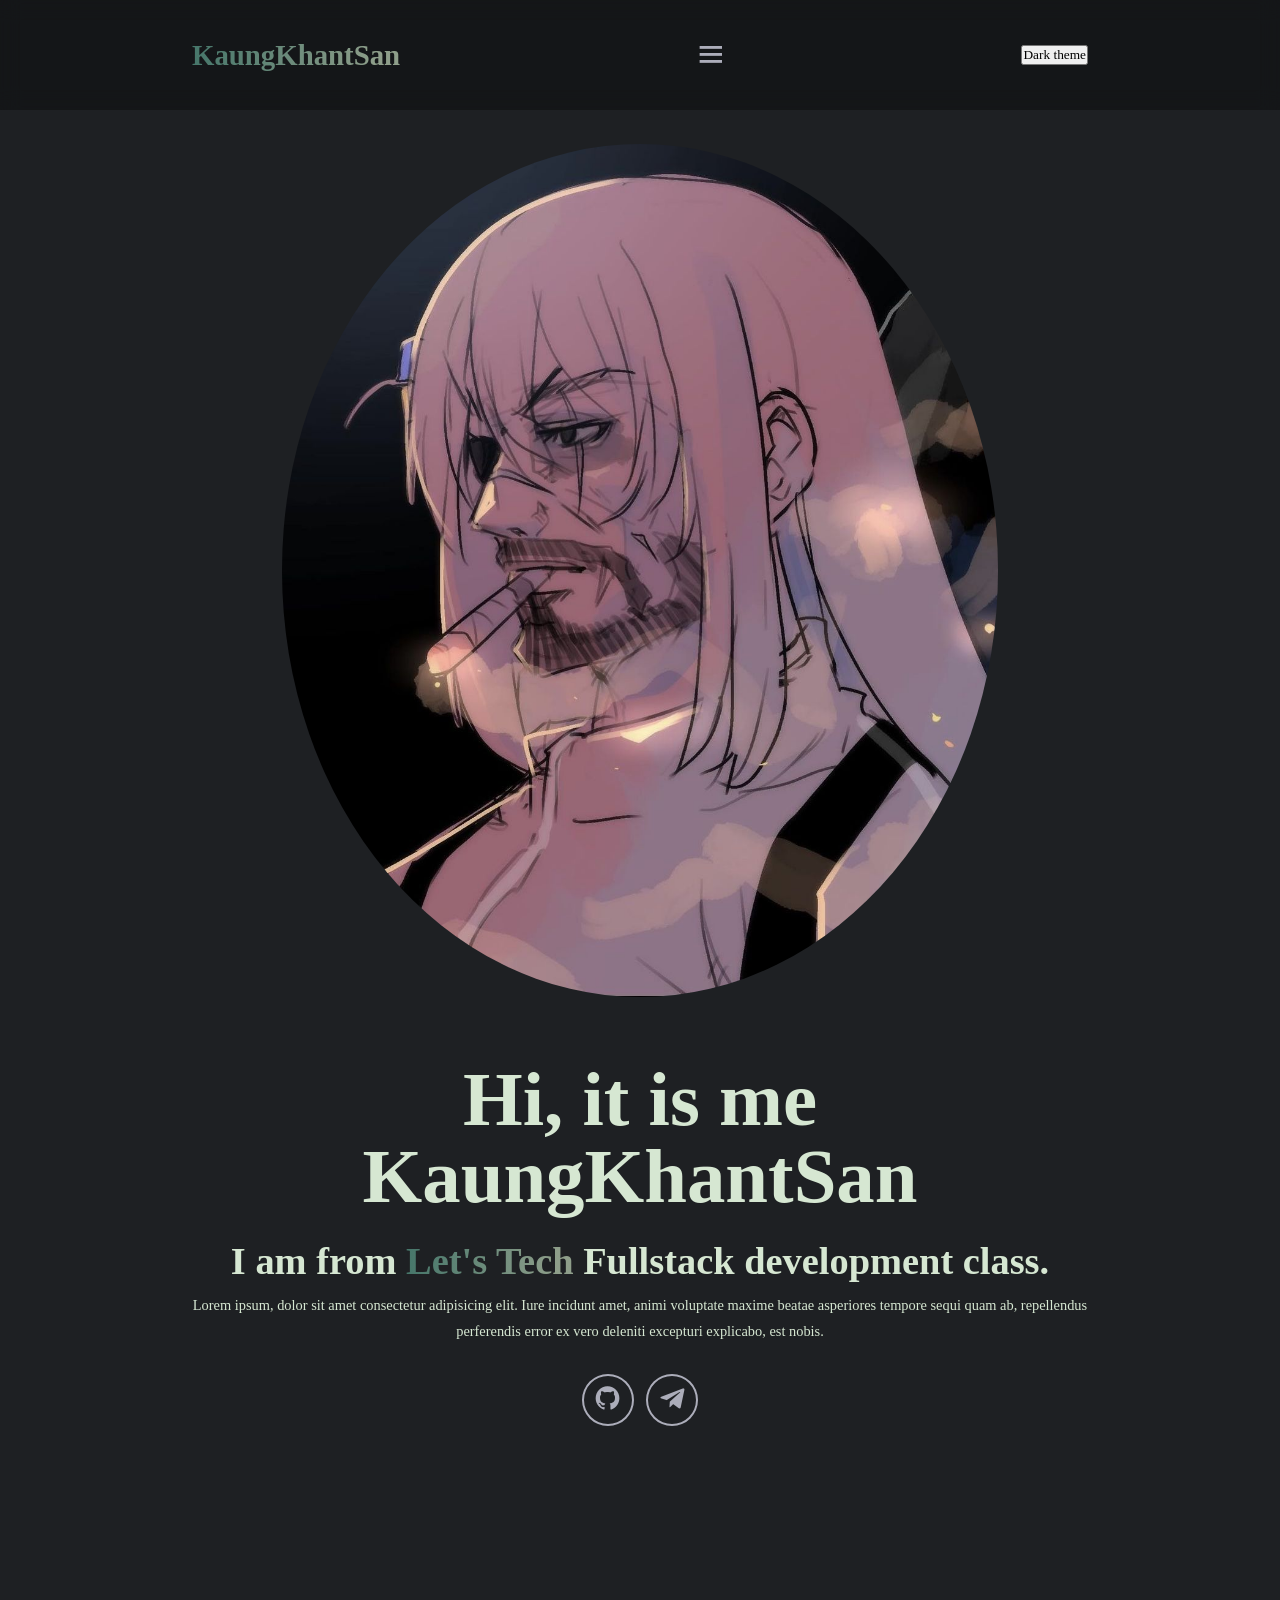
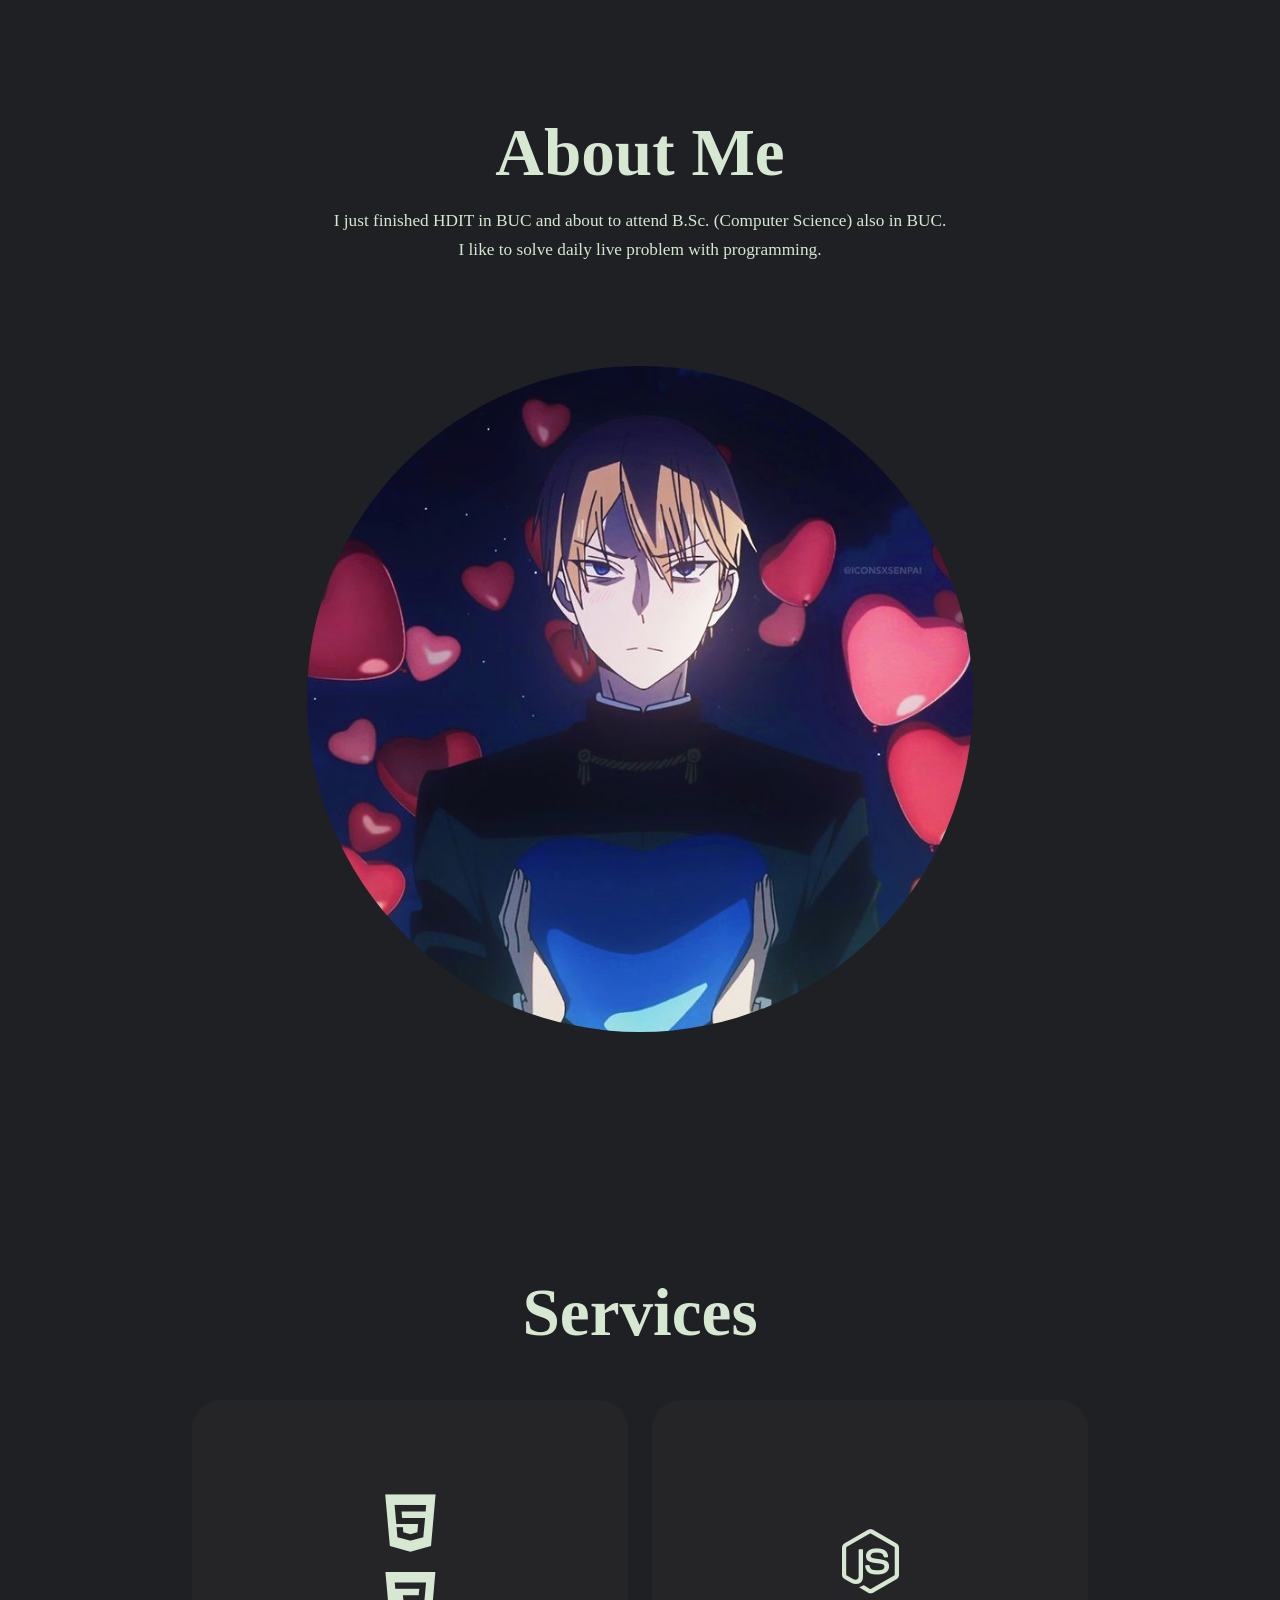
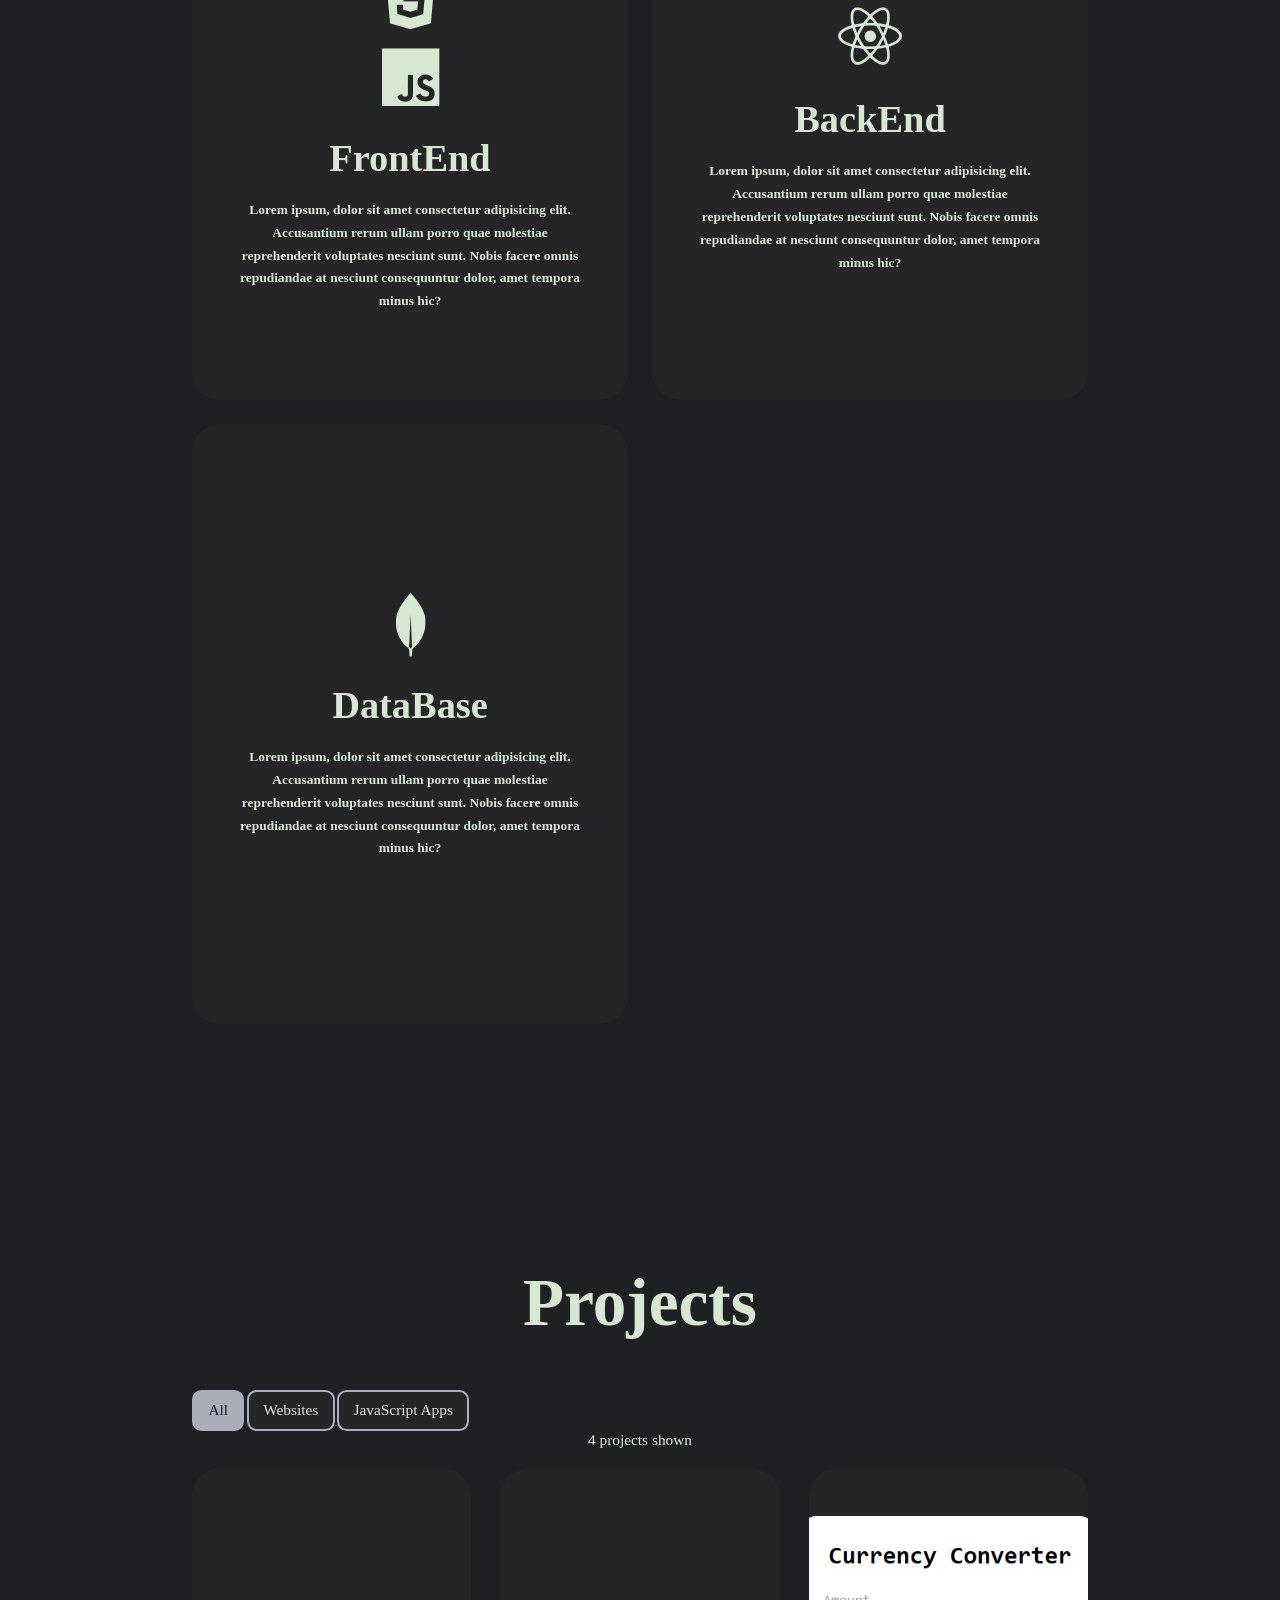
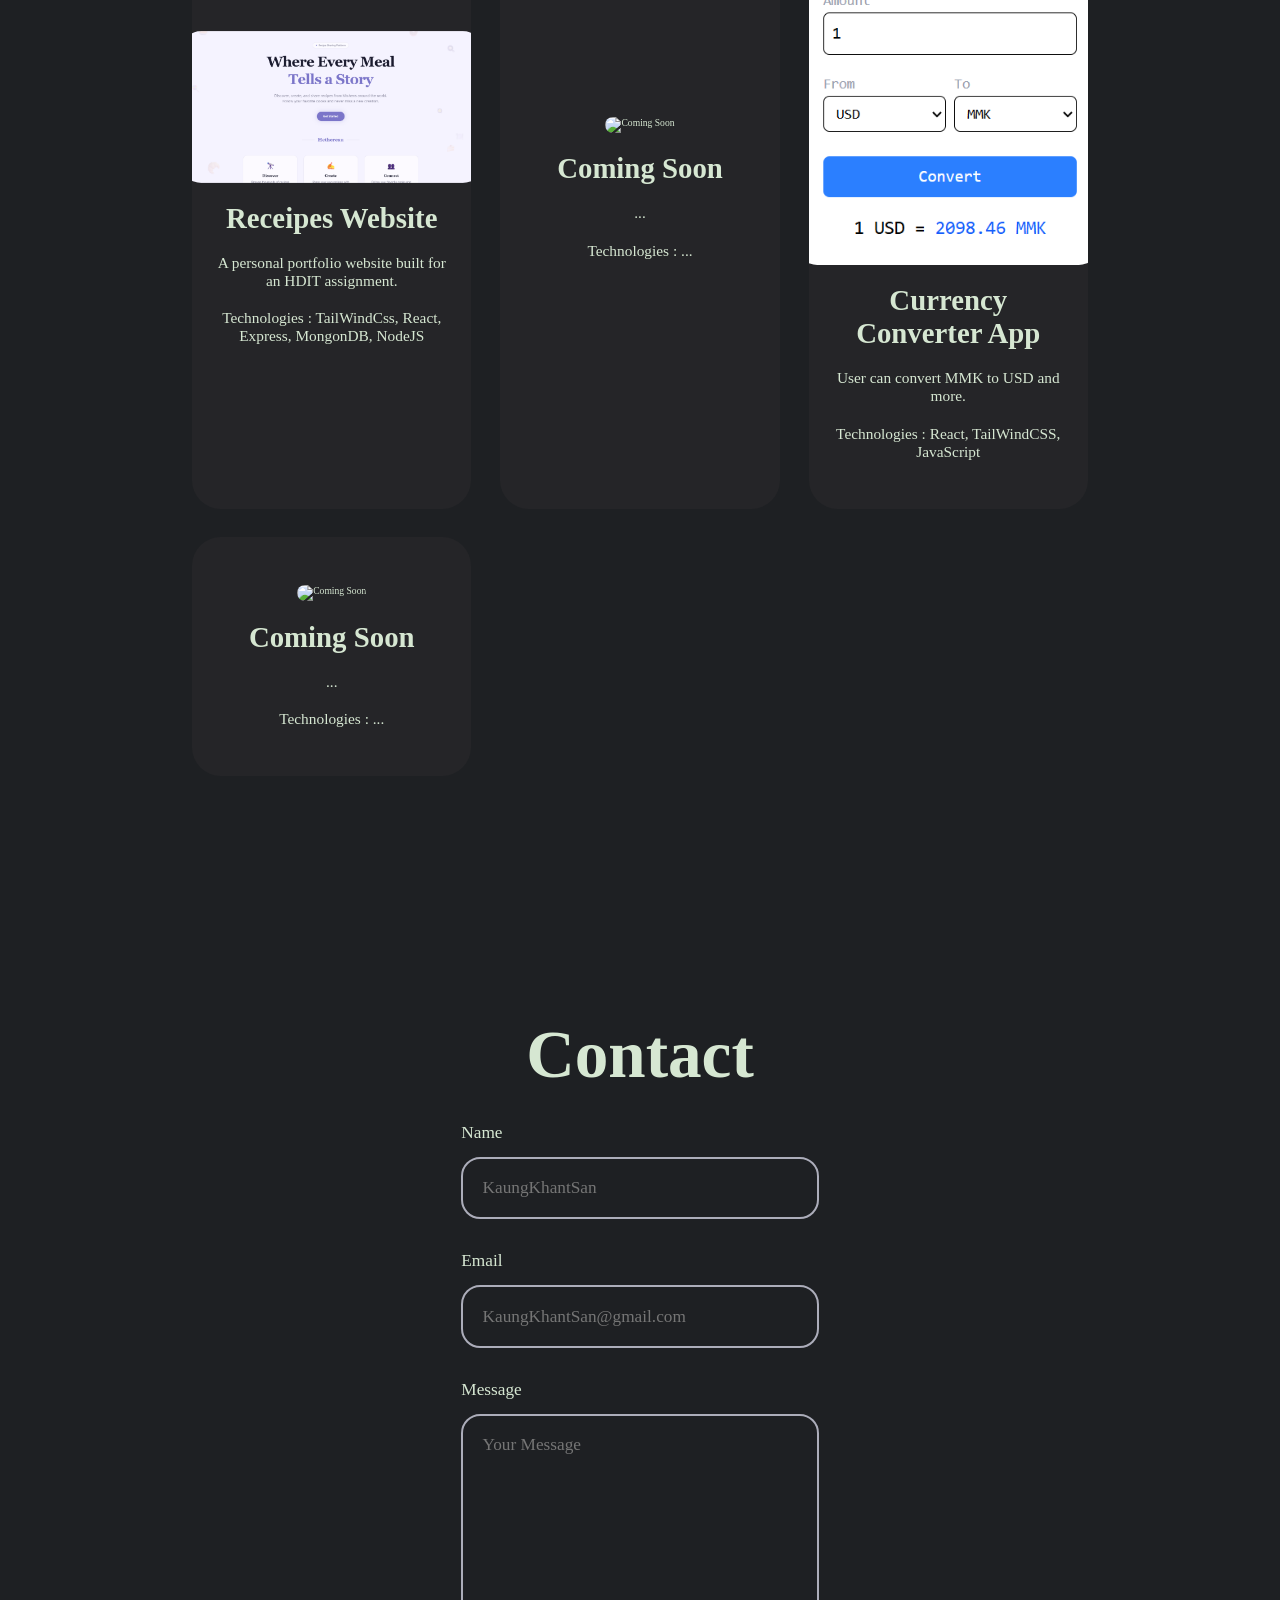
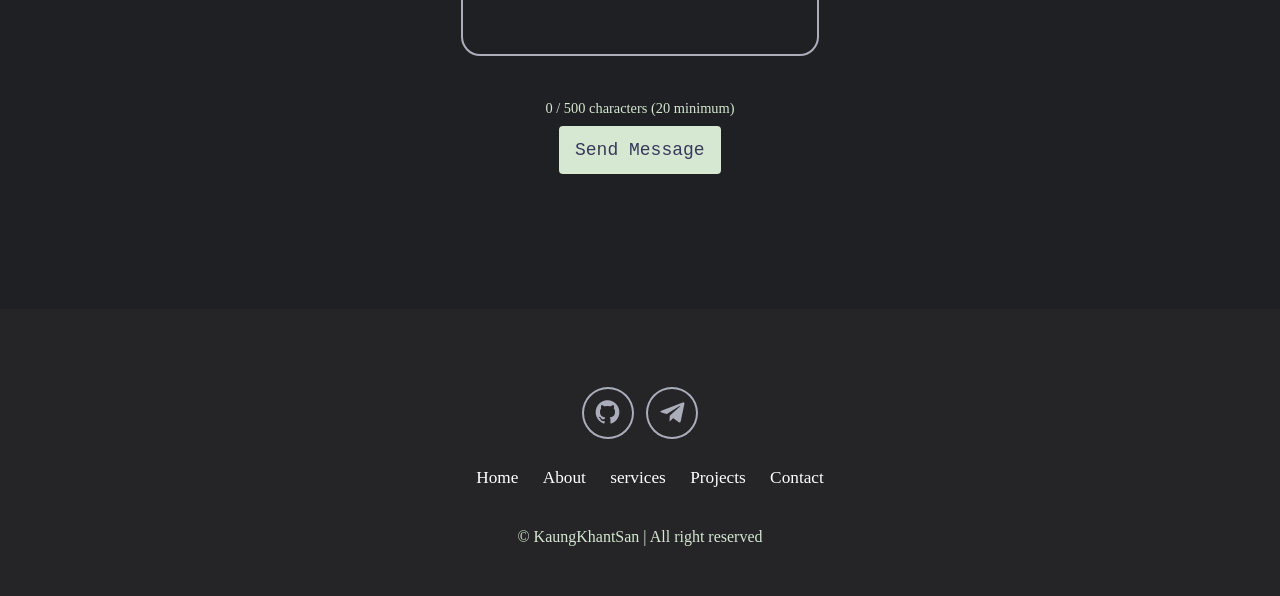
==== commit ebe80de8: "Form validation and Category filter added." ====
--- a/src/index.html
+++ b/src/index.html
@@ -21,6 +21,15 @@
         <a href="#projects" class="projects">Projects</a>
         <a href="#contact" class="contact">Contact</a>
       </nav>
+
+      <button
+        id="theme-toggle"
+        type="button"
+        aria-label="Dark theme"
+        aria-pressed="false"
+      >
+        Dark theme
+      </button>
     </header>
 
     <section class="home" id="home">
@@ -108,79 +117,89 @@
     <section class="projects" id="projects">
       <h2 class="heading">Projects</h2>
 
-      <div class="projects-box">
-        <div class="project-card">
-          <img src="assets/Screenshot 2026-10-28 145723.png" alt="" />
-          <h3>Project 1</h3>
-          <p>This is a project I made for the final Assignment in HDIT.</p>
-        </div>
-
-        <div class="project-card">
-          <img src="assets/1f10620187d05b2f5ece68a29ef951b0.jpg" alt="" />
-          <h3>Project 2</h3>
-          <p>
-            Lorem ipsum dolor sit amet consectetur, adipisicing elit.
-            Consequatur suscipit alias incidunt necessitatibus deserunt earum ad
-            fugiat libero unde quas voluptas laborum sit sapiente, totam,
-            temporibus rerum repudiandae. Quibusdam, sed?
-          </p>
-        </div>
-
-        <div class="project-card">
-          <img src="assets/3d9405081b2c0bbd38f3a22aa67f547c.jpg" alt="" />
-          <h3>Project 3</h3>
-          <p>
-            Lorem ipsum dolor sit amet consectetur, adipisicing elit.
-            Consequatur suscipit alias incidunt necessitatibus deserunt earum ad
-            fugiat libero unde quas voluptas laborum sit sapiente, totam,
-            temporibus rerum repudiandae. Quibusdam, sed?
-          </p>
-        </div>
-
-        <div class="project-card">
-          <img src="assets/afd4ffc577d5086dbfb3029b1802fe68.jpg" alt="" />
-          <h3>Project 4</h3>
-          <p>Coming Soon...</p>
-        </div>
-
-        <div class="project-card">
-          <img src="assets/ee1275892abc401e7ed73f2d7123c5b8.jpg" alt="" />
-          <h3>Project 5</h3>
-          <p>Coming Soon...</p>
-        </div>
-        <div class="project-card">
-          <img src="assets/ee1275892abc401e7ed73f2d7123c5b8.jpg" alt="" />
-          <h3>Project 6</h3>
-          <p>Coming Soon...</p>
-        </div>
-      </div>
+      <div
+        class="projects-filters"
+        role="group"
+        aria-label="Filter projects by category"
+      >
+        <button
+          type="button"
+          class="filter-button"
+          data-category="All"
+          aria-pressed="true"
+        >
+          All
+        </button>
+        <button
+          type="button"
+          class="filter-button"
+          data-category="Websites"
+          aria-pressed="false"
+        >
+          Websites
+        </button>
+        <button
+          type="button"
+          class="filter-button"
+          data-category="JavaScript Apps"
+          aria-pressed="false"
+        >
+          JavaScript Apps
+        </button>
+      </div>
+      <p id="project-results" role="status" aria-live="polite"></p>
+      <div class="projects-box" id="projects-list"></div>
     </section>
 
     <section class="contact" id="contact">
       <h2 class="heading">Contact</h2>
 
-      <form action="">
+      <form id="contact-form" novalidate>
         <div class="input-group-1">
           <div class="input-box">
-            <h3>Your Name</h3>
-            <input type="text" placeholder="KaungKhantSan" />
-            <h3>Email</h3>
-            <input type="email" placeholder="KaungKhantSan@gmail.com" />
-          </div>
-          <div class="input-box">
-            <h3>Phone Number</h3>
-            <input type="number" placeholder="+95 1234567" />
-          </div>
-        </div>
-        <div class="input-group-2">
-          <textarea
-            name=""
-            id=""
-            placeholder="Your Message"
-            cols="30"
-            rows="10"
-          ></textarea>
-          <input type="submit" value="Send Message" class="btn" />
+            <label for="contact-name">Name</label>
+            <input
+              id="contact-name"
+              name="name"
+              type="text"
+              required
+              autocomplete="name"
+              aria-describedby="contact-name-error"
+              placeholder="KaungKhantSan"
+            />
+            <p class="field-error" id="contact-name-error"></p>
+
+            <label for="contact-email">Email</label>
+            <input
+              id="contact-email"
+              name="email"
+              type="email"
+              required
+              autocomplete="email"
+              aria-describedby="contact-email-error"
+              placeholder="KaungKhantSan@gmail.com"
+            />
+            <p class="field-error" id="contact-email-error"></p>
+          </div>
+
+          <div class="input-group-2">
+            <label for="contact-message">Message</label>
+            <textarea
+              name="message"
+              id="contact-message"
+              required
+              aria-describedby="contact-message-error message-count"
+              placeholder="Your Message"
+              cols="30"
+              rows="10"
+            ></textarea>
+            <p class="field-error" id="contact-message-error"></p>
+            <p id="message-count" aria-live="polite">
+              0 / 500 characters (20 minimum)
+            </p>
+            <button type="submit" class="btn">Send Message</button>
+            <p id="contact-status" role="status" aria-live="polite"></p>
+          </div>
         </div>
       </form>
     </section>
--- a/src/css/style.css
+++ b/src/css/style.css
@@ -460,3 +460,52 @@
     flex-direction: column;
   }
 }
+
+.contact label {
+  display: block;
+  text-align: left;
+  font-size: 1.8rem;
+}
+
+.contact .field-error {
+  min-height: 1.8rem;
+  color: #ffb4ab;
+  text-align: left;
+  font-size: 1.5rem;
+}
+
+#message-count,
+#contact-status {
+  font-size: 1.5rem;
+  margin: 1rem 0;
+}
+
+.project-filters {
+  display: flex;
+  justify-content: center;
+  flex-wrap: wrap;
+  gap: 1rem;
+  margin-bottom: 2rem;
+}
+
+.filter-button {
+  padding: 1rem 1.5rem;
+  border: 2px solid var(--main-color);
+  border-radius: 1rem;
+  background: var(--bg-second-color);
+  color: var(--text-color);
+  cursor: pointer;
+  font-size: 1.6rem;
+}
+
+.filter-button[aria-pressed="true"] {
+  background: var(--main-color);
+  color: var(--bg-color);
+}
+
+#project-results {
+  margin-bottom: 2rem;
+  text-align: center;
+  font-size: 1.6rem;
+}
+
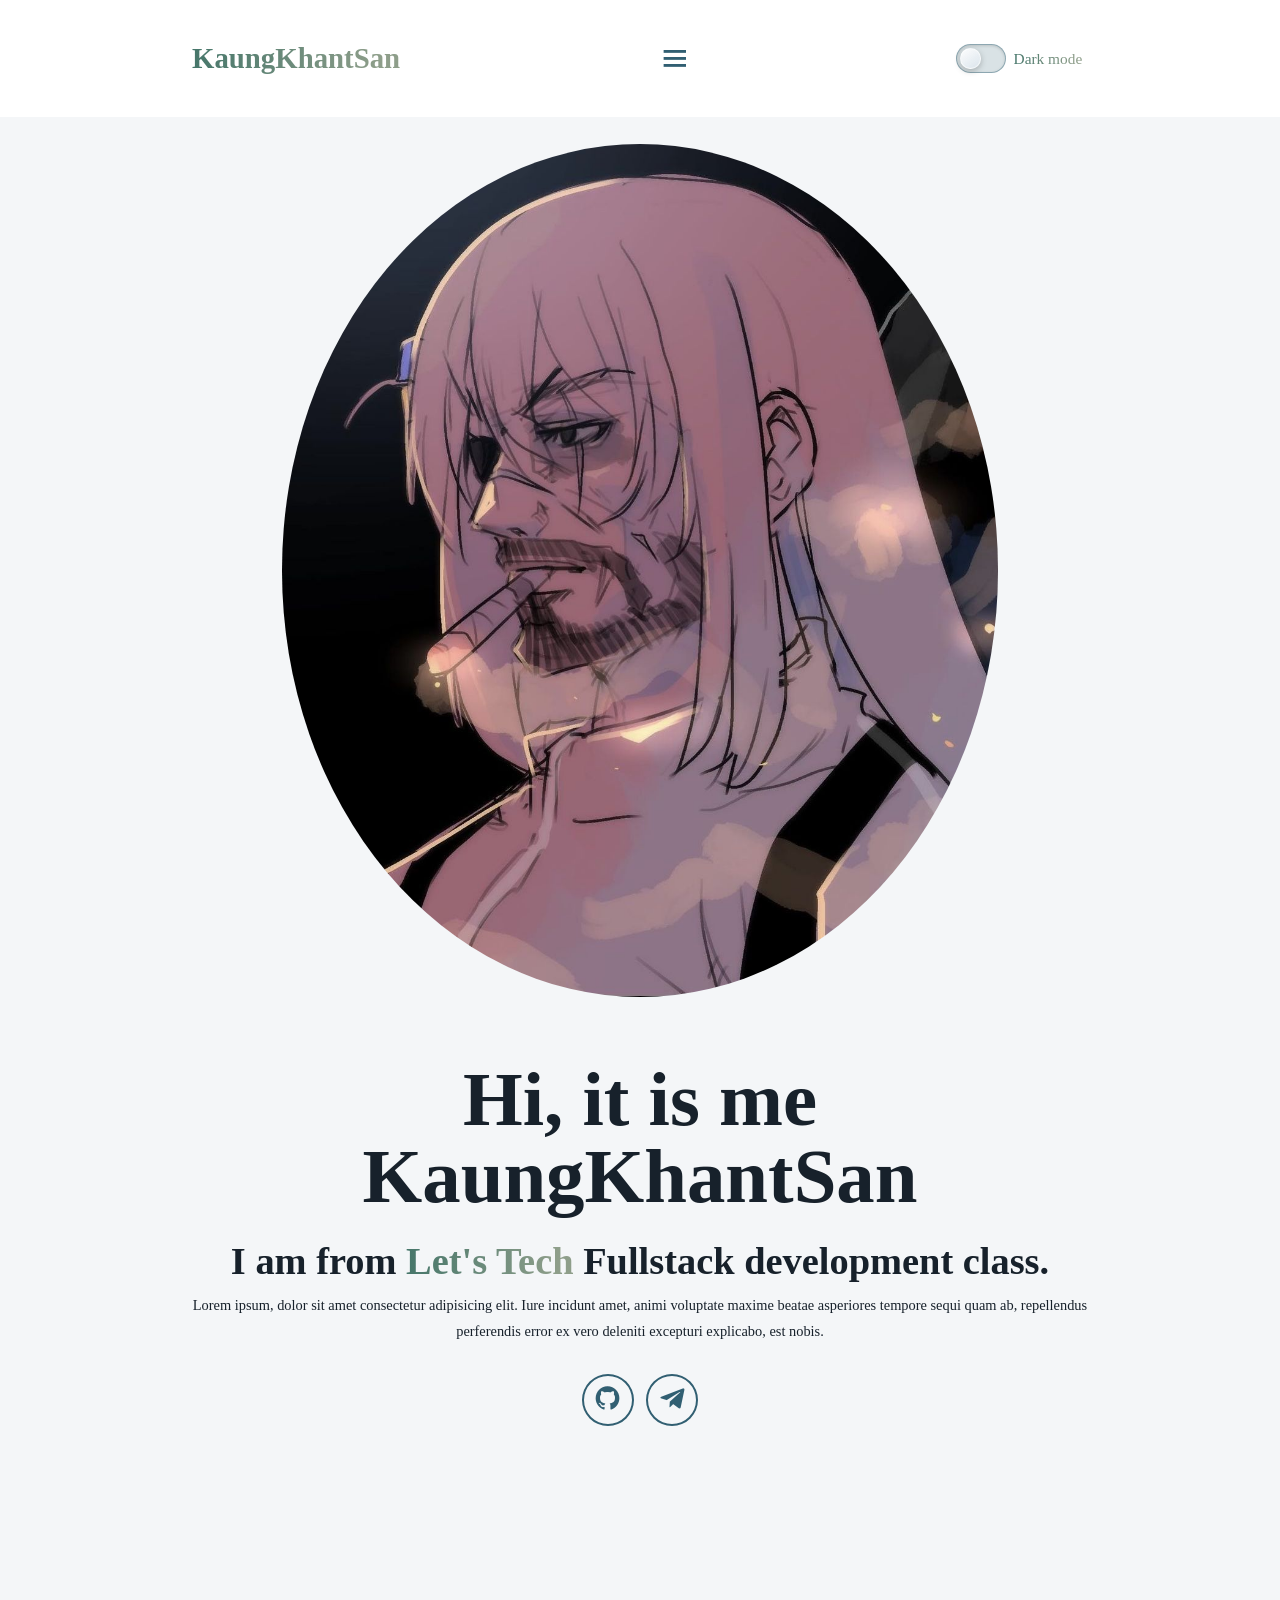
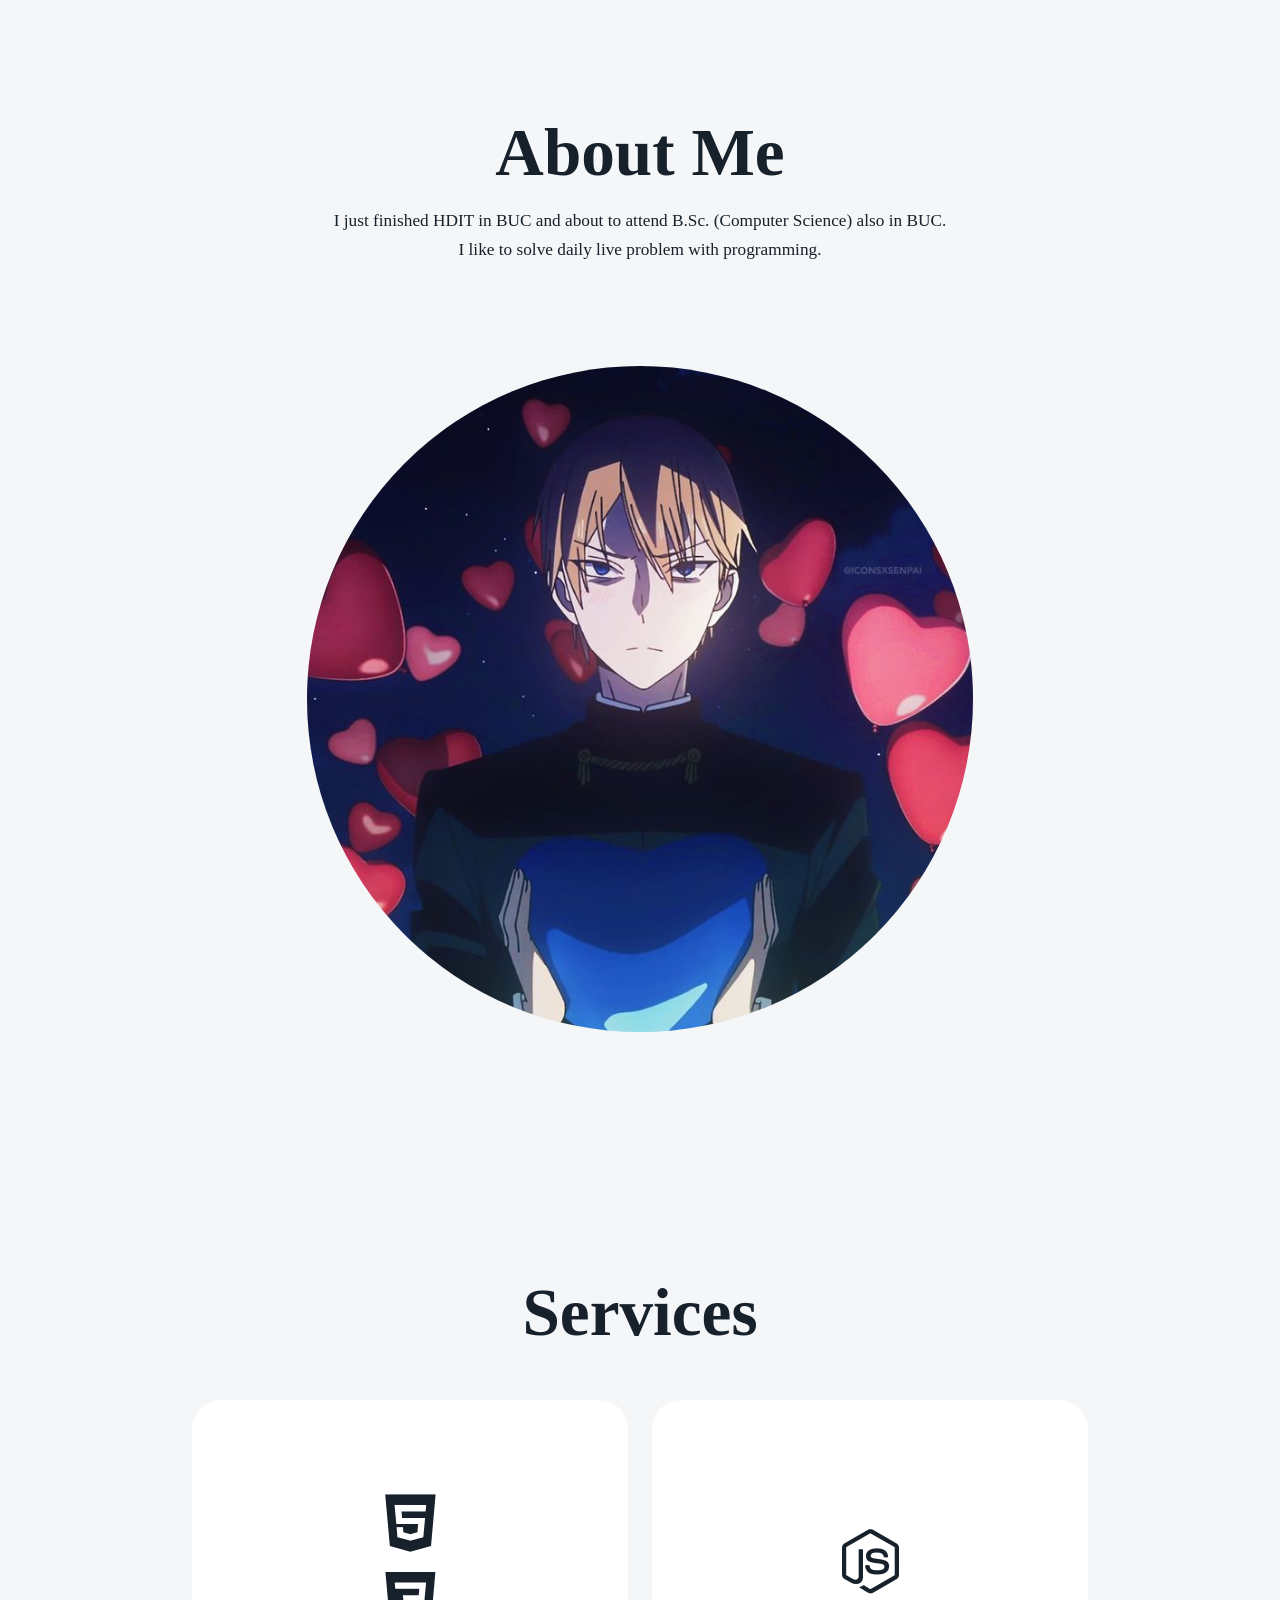
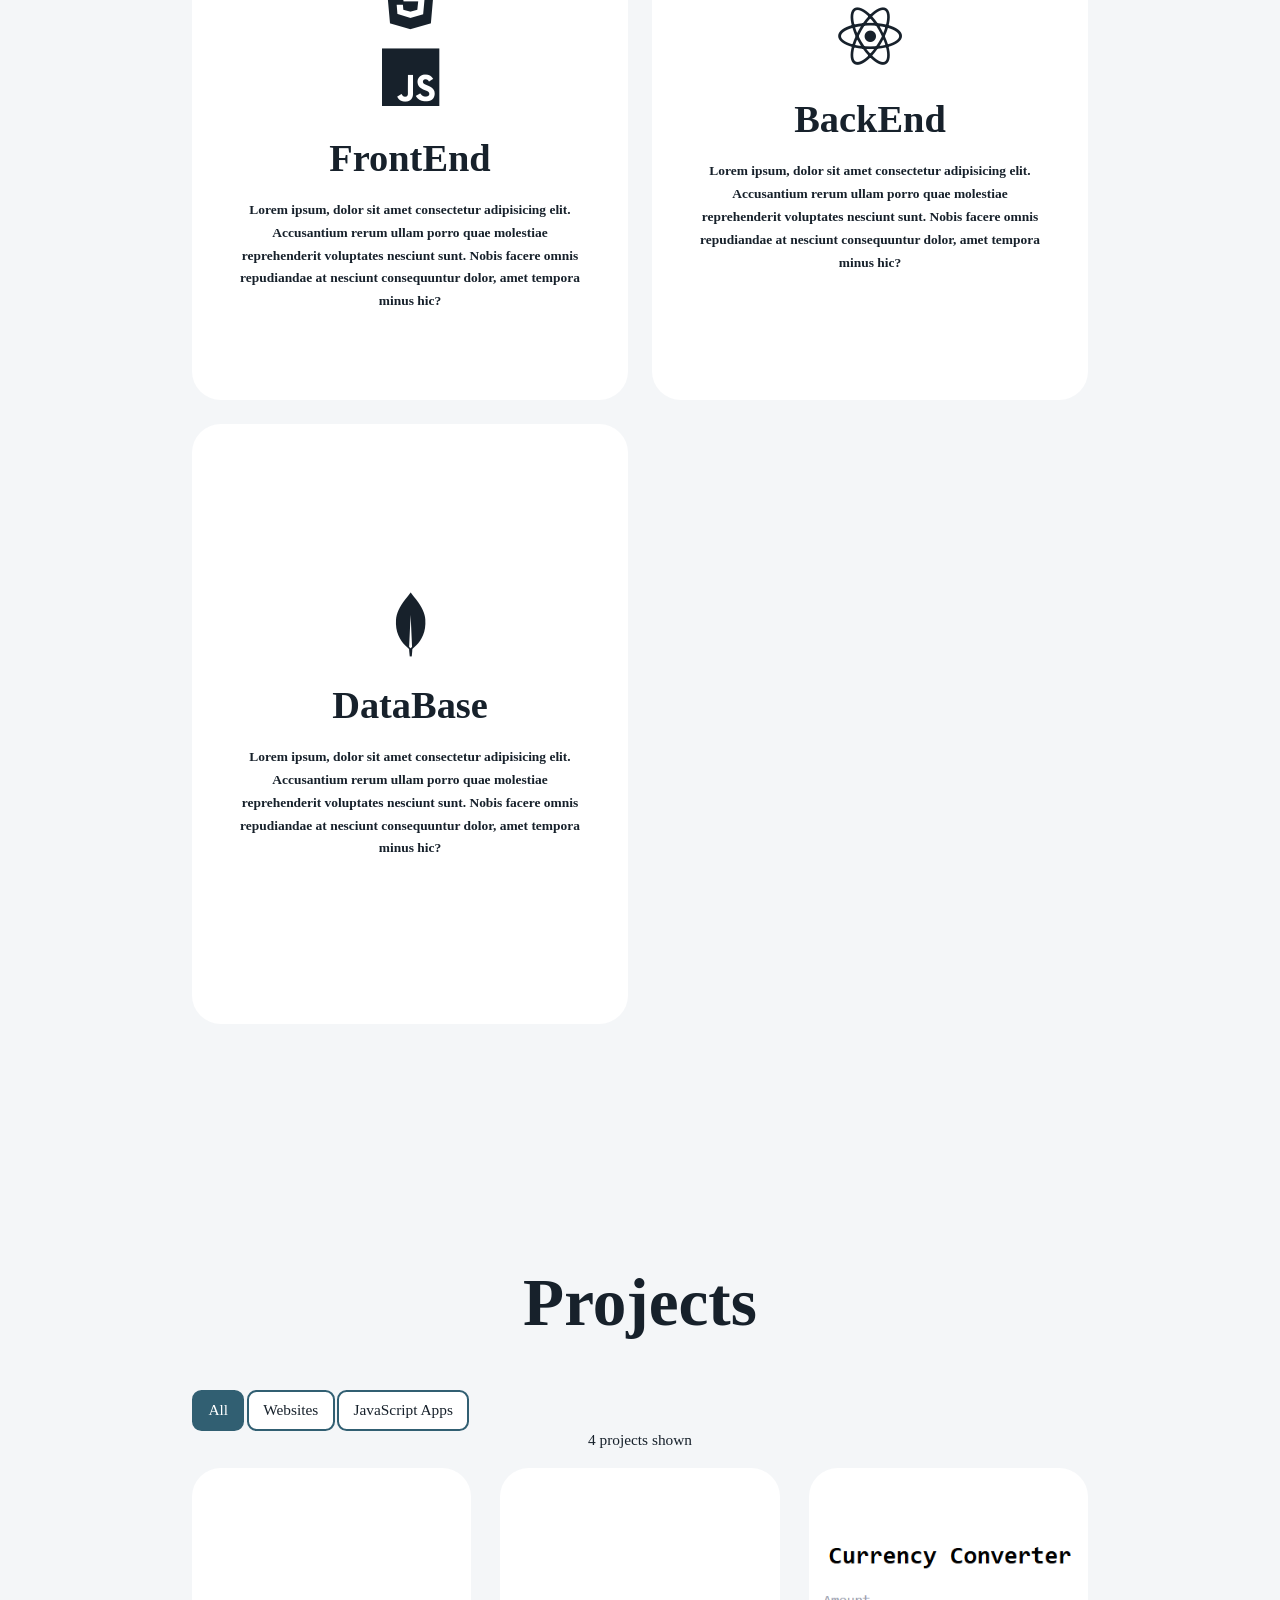
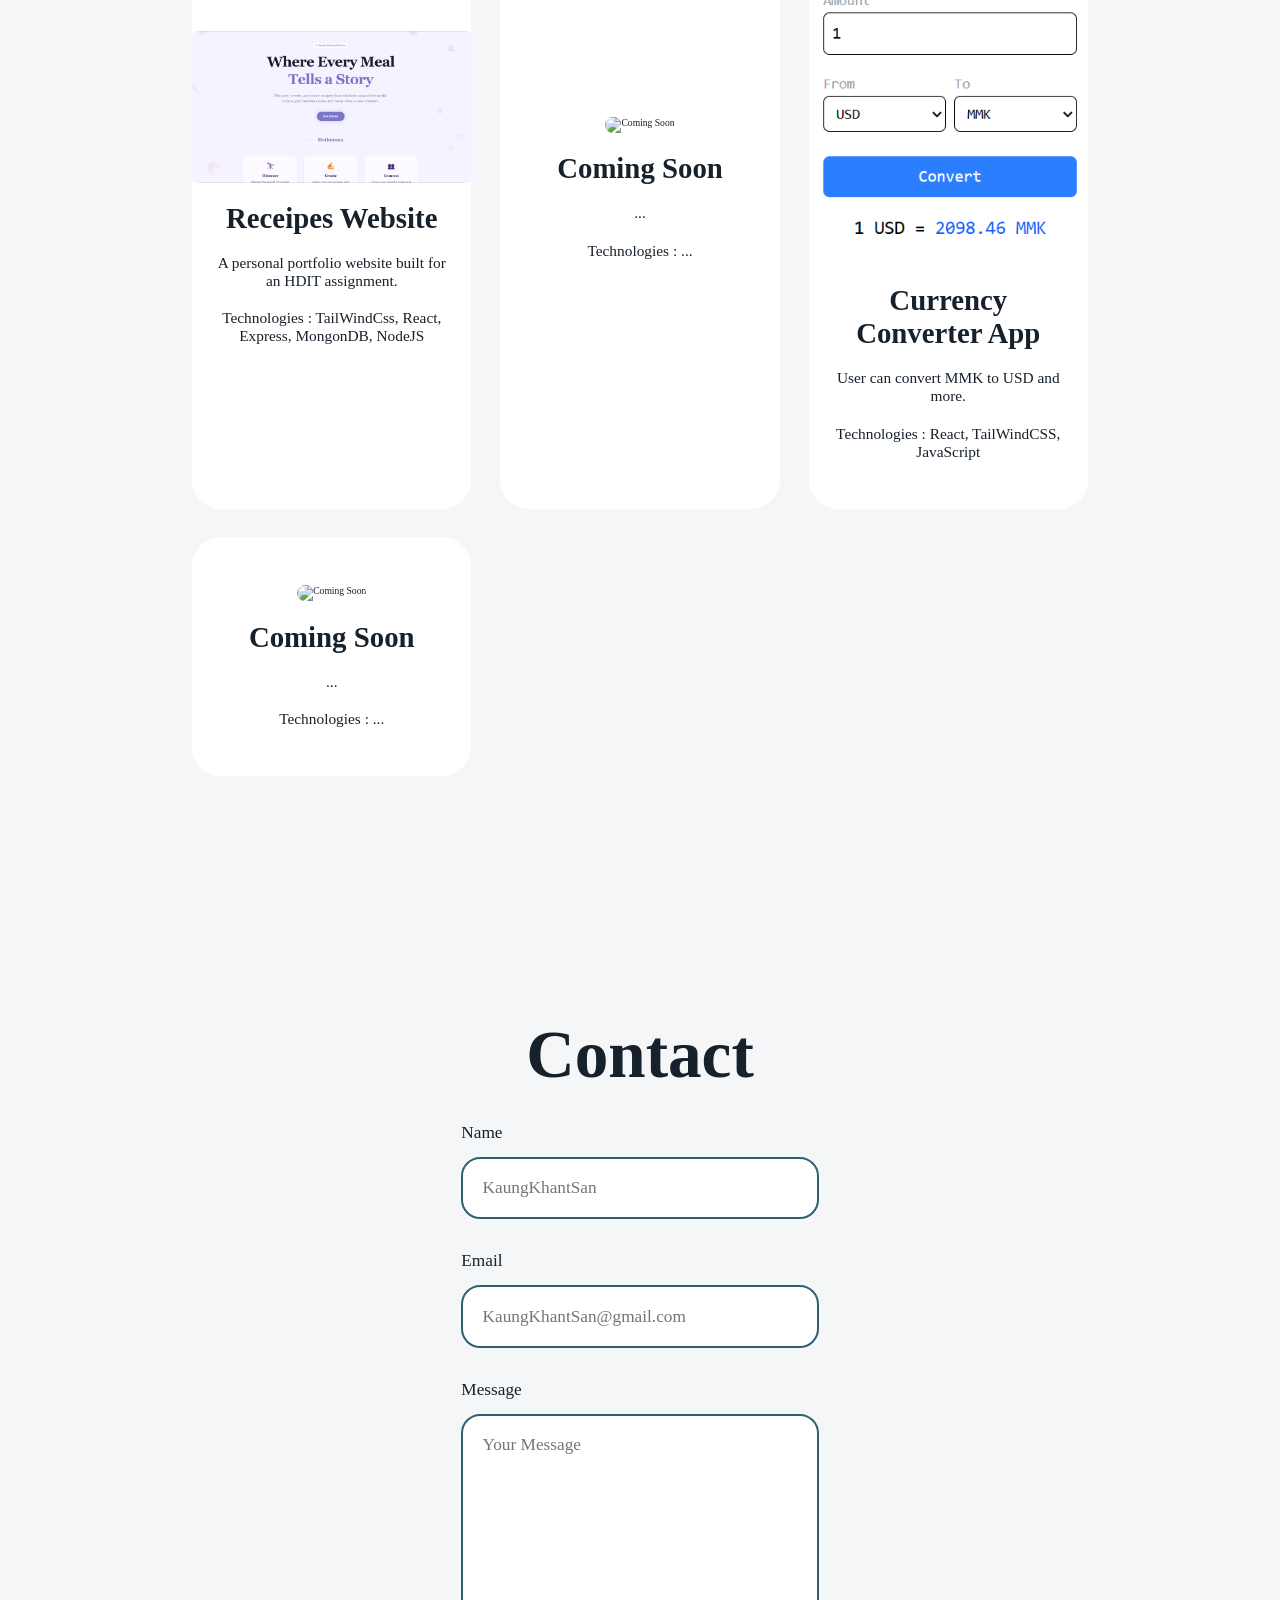
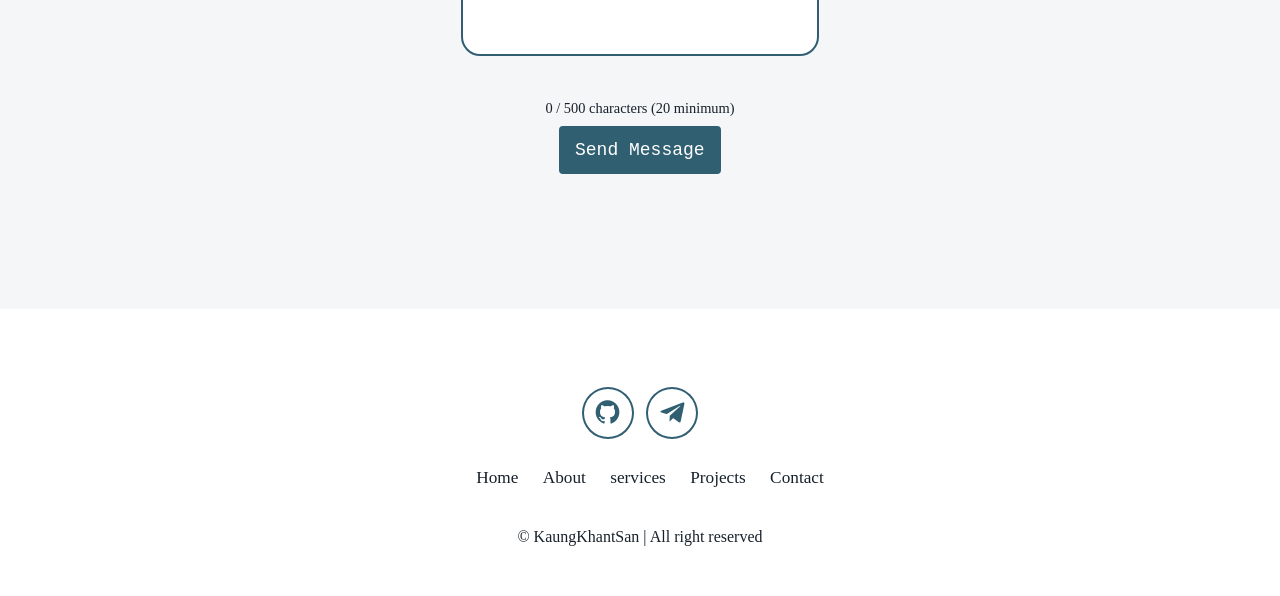
==== commit 6e70c5ca: "Readme updated and button theme changed." ====
--- a/src/index.html
+++ b/src/index.html
@@ -25,10 +25,14 @@
       <button
         id="theme-toggle"
         type="button"
+        role="switch"
         aria-label="Dark theme"
-        aria-pressed="false"
+        aria-checked="false"
       >
-        Dark theme
+        <span class="theme-switch-track" aria-hidden="true">
+          <span class="theme-switch-thumb"></span>
+        </span>
+        <span aria-hidden="true">Dark mode</span>
       </button>
     </header>
 
--- a/src/css/style.css
+++ b/src/css/style.css
@@ -7,13 +7,6 @@
   font-family: "Poppins";
 }
 
-:root {
-  --bg-color: #1e2023;
-  --bg-second-color: #252528;
-  --text-color: #d6e7d2;
-  --main-color: #acadba;
-}
-
 html {
   font-size: 60%;
   overflow-x: hidden;
@@ -30,7 +23,7 @@
   left: 0;
   top: 0;
   padding: 4rem 15%;
-  background: rgba(0, 0, 0, 0.3);
+  background: var(--header-bg);
   backdrop-filter: blur(10px);
   display: flex;
   justify-content: space-between;
@@ -299,7 +292,7 @@
   padding: 2rem;
   font-size: 1.8rem;
   color: var(--text-color);
-  background-color: var(--bg-color);
+  background-color: var(--input-bg);
   border-radius: 2rem;
   border: 2px solid var(--main-color);
   margin: 1.5rem 0;
@@ -309,11 +302,11 @@
 .btn {
   align-items: center;
   appearance: none;
-  background-color: var(--text-color);
+  background-color: var(--button-bg);
   border-radius: 4px;
   border-width: 0;
   box-sizing: border-box;
-  color: #36395a;
+  color: var(--button-text);
   cursor: pointer;
   display: inline-flex;
   font-family: "JetBrains Mono", monospace;
@@ -339,11 +332,7 @@
 }
 
 .btn:focus {
-  box-shadow:
-    #d6d6e7 0 0 0 1.5px inset,
-    rgba(45, 35, 66, 0.4) 0 2px 4px,
-    rgba(45, 35, 66, 0.3) 0 7px 13px -3px,
-    #d6d6e7 0 -3px 0 inset;
+  box-shadow: var(--focus-color);
 }
 
 .btn:hover {
@@ -379,7 +368,7 @@
 }
 
 .footer ul li a {
-  color: white;
+  color: var(--footer-link);
   border-bottom: 3px solid transparent;
   transition: 0.3s ease-in-out;
 }
@@ -416,7 +405,7 @@
     right: 0;
     width: 50%;
     padding: 1rem 3rem;
-    background: rgba(0, 0, 0, 0.8);
+    background: var(--nav-bg);
     border-bottom-left-radius: 2rem;
     border-left: 2px solid var(--main-color);
     border-bottom: 2px solid var(--main-color);
@@ -469,7 +458,7 @@
 
 .contact .field-error {
   min-height: 1.8rem;
-  color: #ffb4ab;
+  color: var(--error-color);
   text-align: left;
   font-size: 1.5rem;
 }
@@ -499,8 +488,8 @@
 }
 
 .filter-button[aria-pressed="true"] {
-  background: var(--main-color);
-  color: var(--bg-color);
+  background: var(--button-bg);
+  color: var(--button-text);
 }
 
 #project-results {
@@ -509,3 +498,89 @@
   font-size: 1.6rem;
 }
 
+:root {
+  color-scheme: light;
+  --bg-color: #f4f6f8;
+  --bg-second-color: #ffffff;
+  --text-color: #17212b;
+  --main-color: #315f72;
+  --header-bg: rgba(255, 255, 255, 0.94);
+  --nav-bg: #ffffff;
+  --input-bg: #ffffff;
+  --button-bg: #315f72;
+  --button-text: #ffffff;
+  --error-color: #b42318;
+  --focus-color: #005fcc;
+  --footer-link: #17212b;
+  --switch-bg: rgba(49, 95, 114, 0.18);
+  --switch-border: rgba(49, 95, 114, 0.45);
+}
+
+:root[data-theme="dark"] {
+  color-scheme: dark;
+  --bg-color: #1e2023;
+  --bg-second-color: #252528;
+  --text-color: #d6e7d2;
+  --main-color: #acadba;
+  --header-bg: rgba(0, 0, 0, 0.82);
+  --nav-bg: #202124;
+  --input-bg: #1e2023;
+  --button-bg: #d6e7d2;
+  --button-text: #1e2023;
+  --error-color: #ffb4ab;
+  --focus-color: #ffe082;
+  --footer-link: #d6e7d2;
+  --switch-bg: rgba(214, 231, 210, 0.16);
+  --switch-border: rgba(214, 231, 210, 0.4);
+}
+
+#theme-toggle {
+  display: inline-flex;
+  align-items: center;
+  gap: 0.8rem;
+  padding: 0.6rem;
+  border: 0;
+  background: transparent;
+  color: var(--text-color);
+  cursor: pointer;
+  font-size: 1.6rem;
+}
+
+:focus-visible {
+  outline: 3px solid var(--focus-color);
+  outline-offset: 3px;
+}
+
+.theme-switch-track {
+  position: relative;
+  display: inline-block;
+  width: 5.2rem;
+  height: 3rem;
+  border: 1px solid var(--switch-border);
+  border-radius: 999px;
+  background: var(--switch-bg);
+  box-shadow: inset 0 1px 3px rgba(0, 0, 0, 0.15);
+  backdrop-filter: blur(12px);
+  -webkit-backdrop-filter: blur(12px);
+}
+
+.theme-switch-thumb {
+  position: absolute;
+  top: 0.3rem;
+  left: 0.3rem;
+  width: 2.2rem;
+  height: 2.2rem;
+  border: 1px solid rgba(255, 255, 255, 0.6);
+  border-radius: 50%;
+  background: linear-gradient(
+    145deg,
+    rgba(255, 255, 255, 0.95),
+    rgba(220, 230, 240, 0.65)
+  );
+  box-shadow: 0 2px 6px rgba(0, 0, 0, 0.25);
+  transition: transform 0.2s ease;
+}
+
+#theme-toggle[aria-checked="true"] .theme-switch-thumb {
+  transform: translateX(2.2rem);
+}
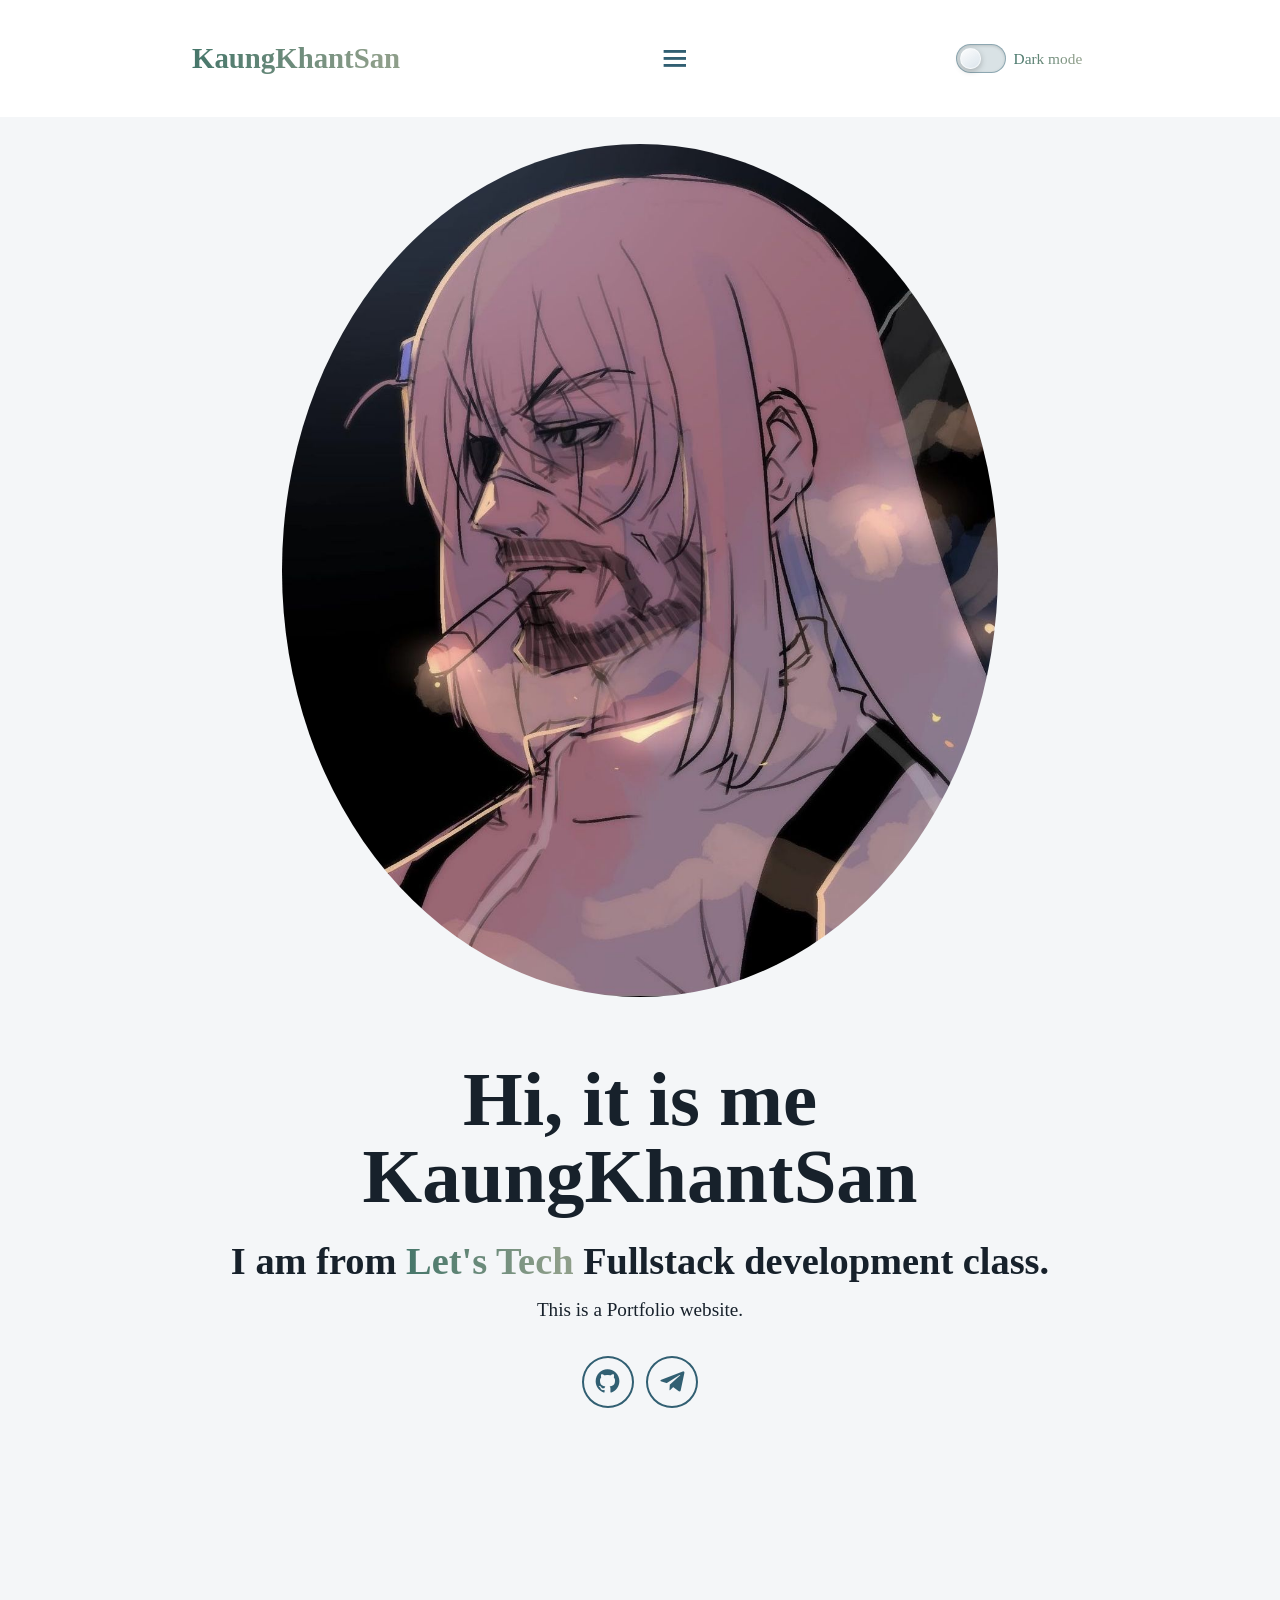
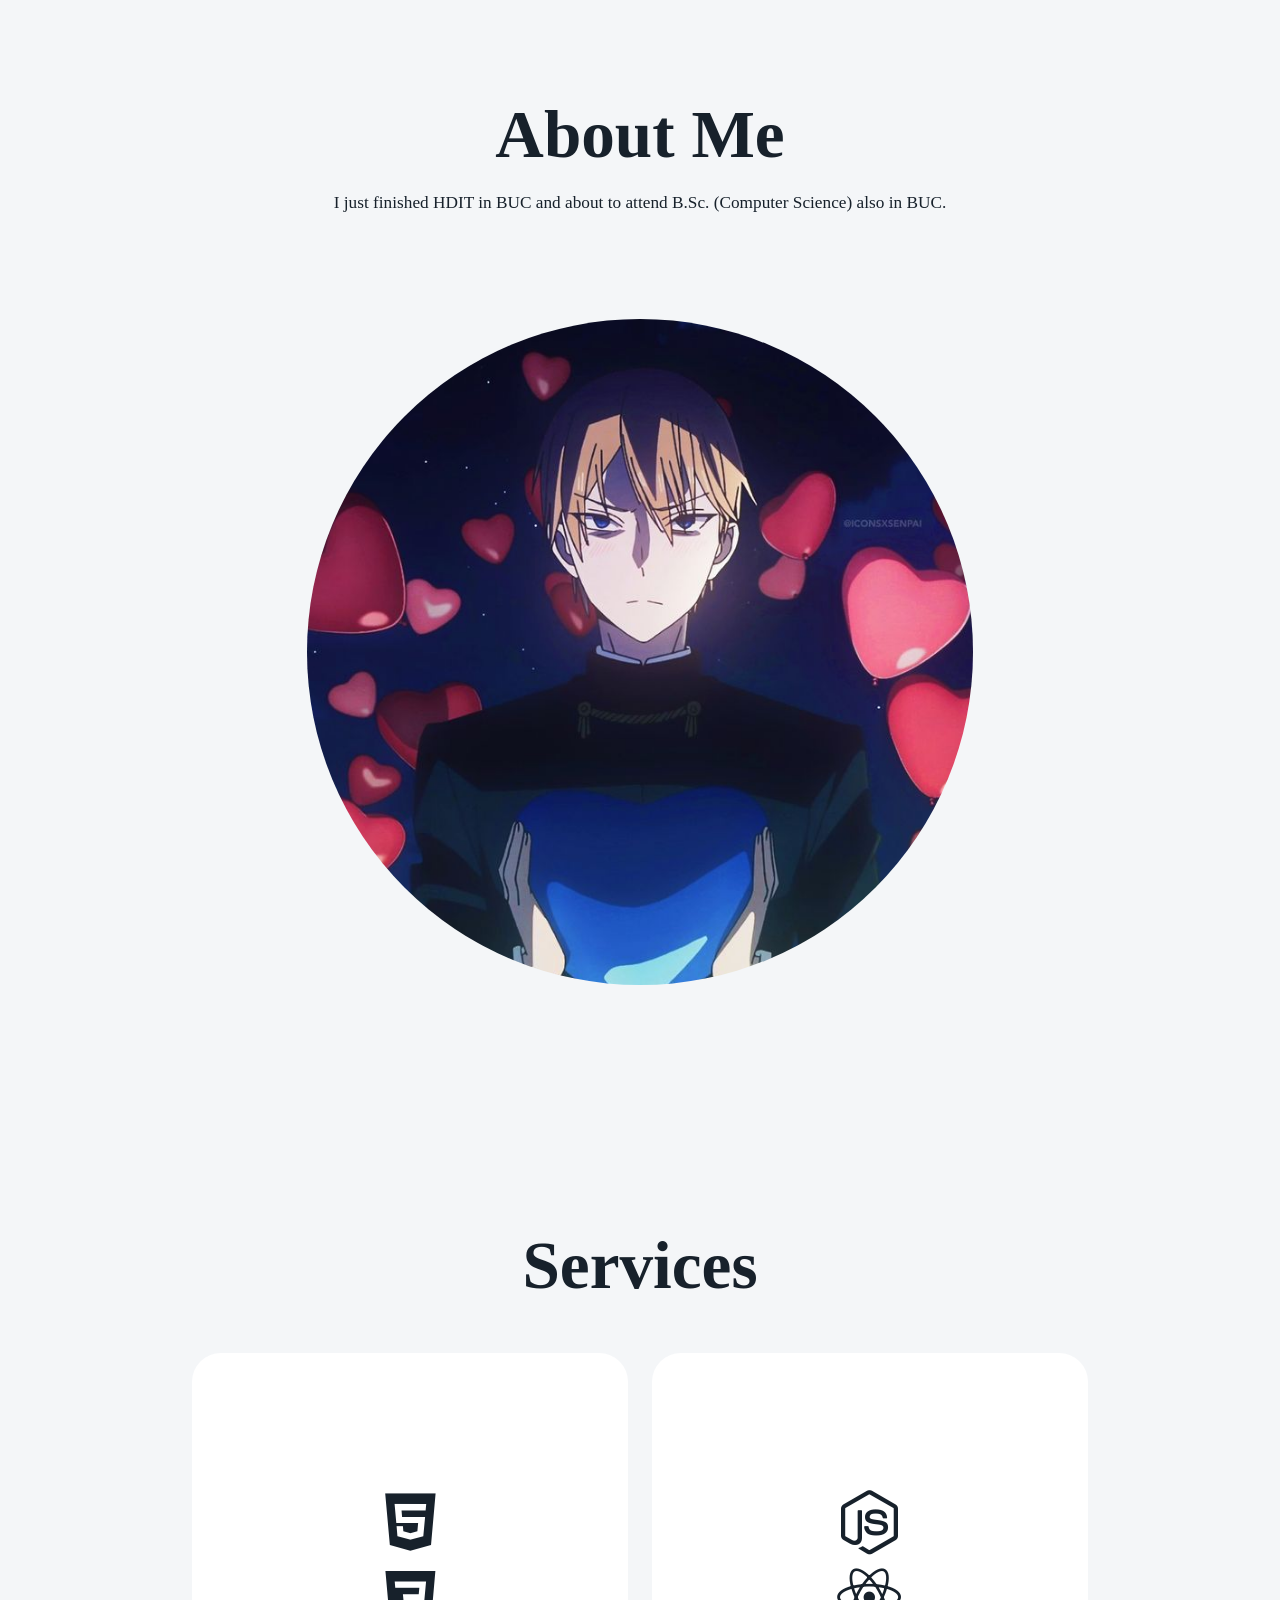
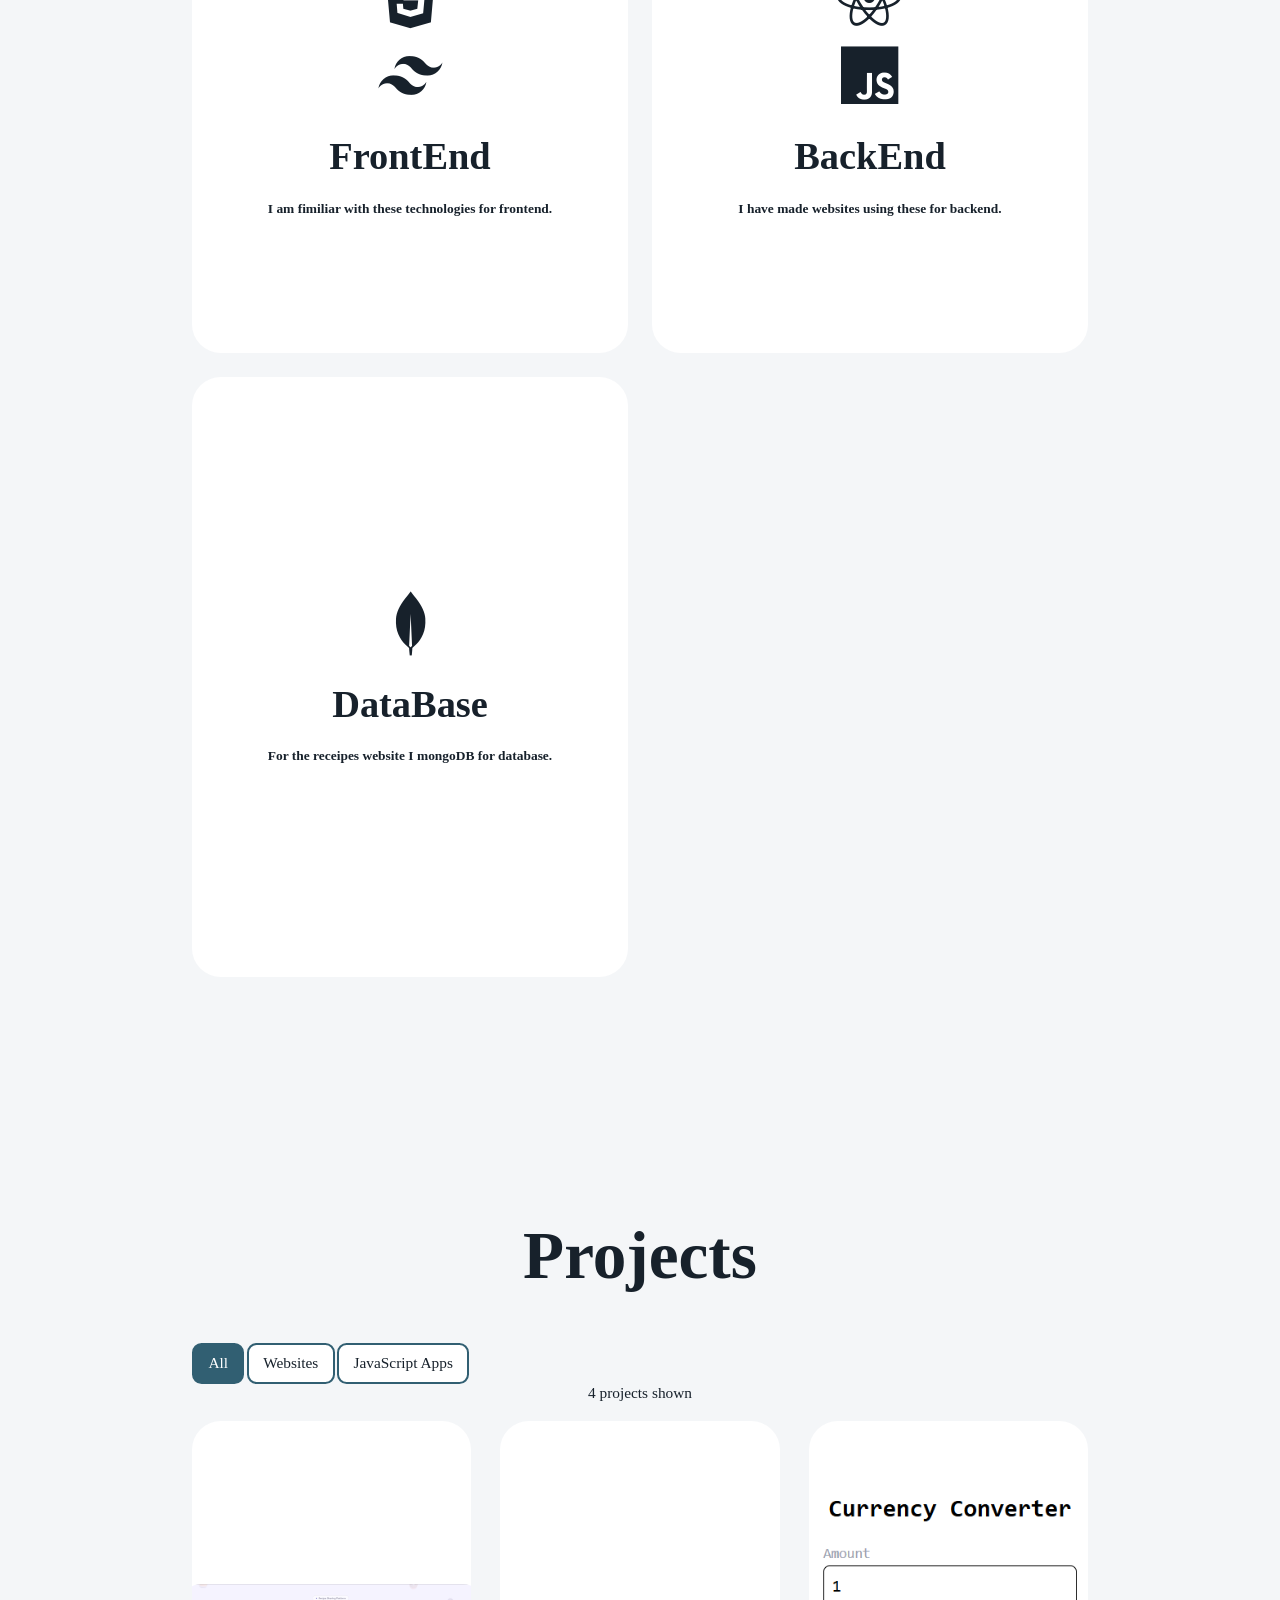
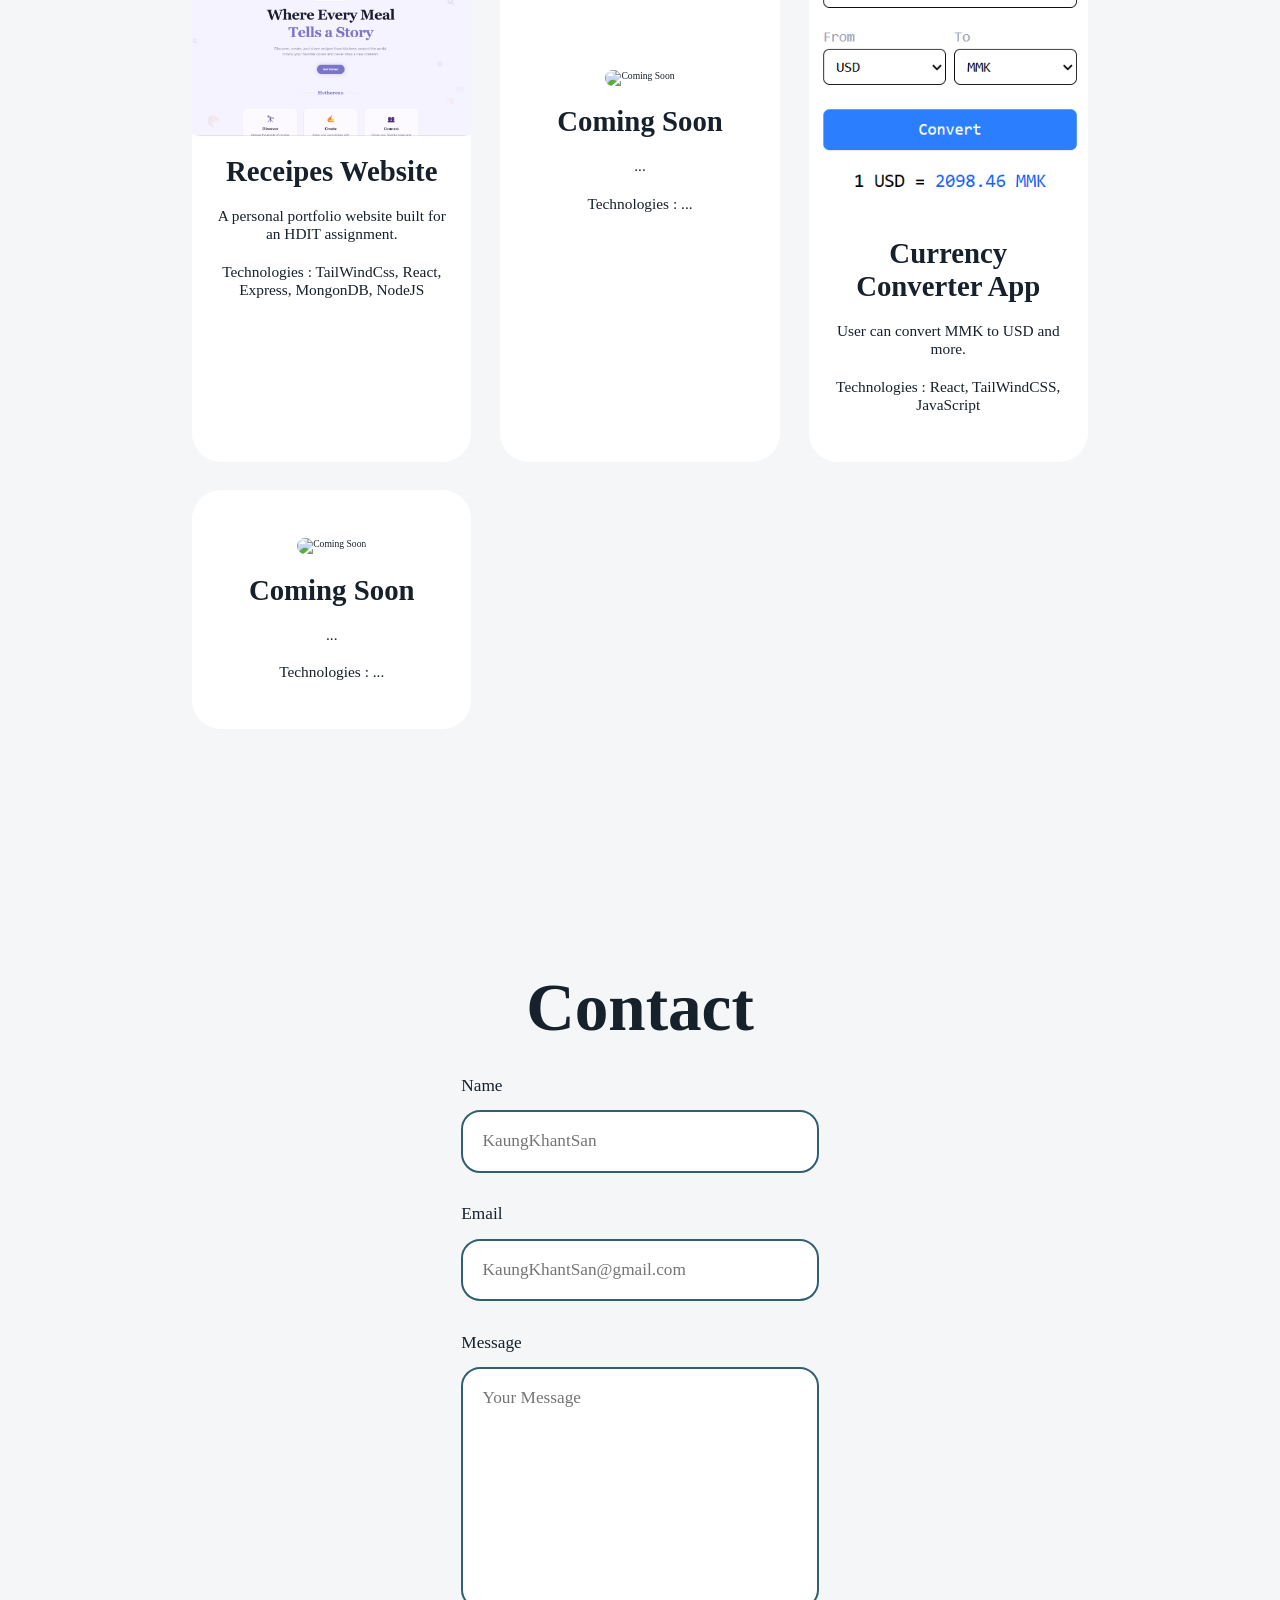
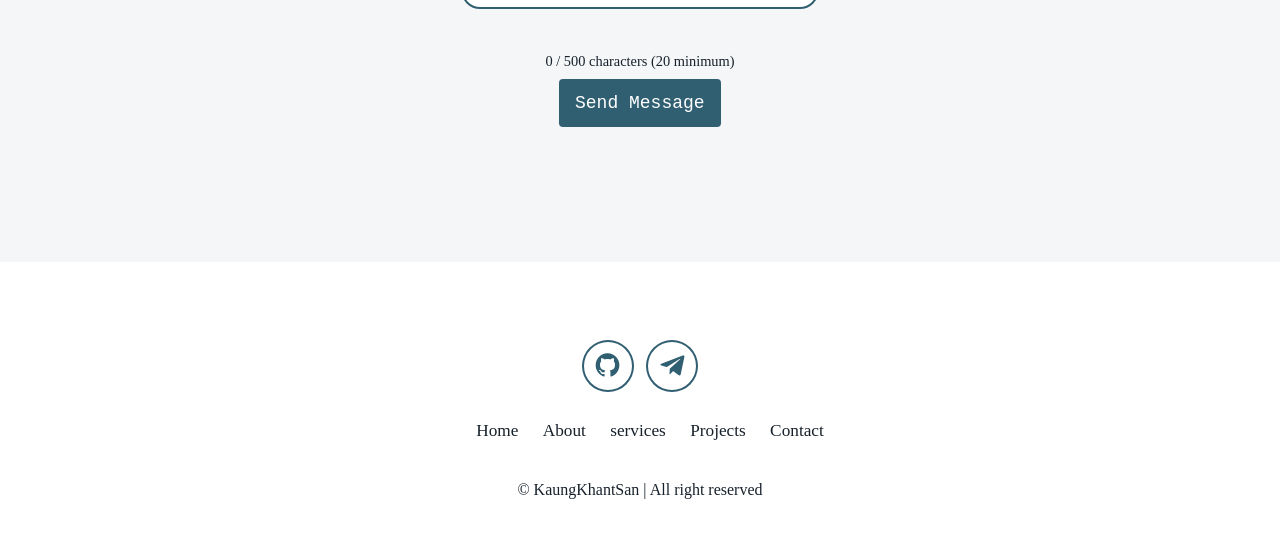
==== commit e7780650: "Screen shots added." ====
--- a/src/index.html
+++ b/src/index.html
@@ -40,12 +40,7 @@
       <div class="home-content">
         <h1>Hi, it is me KaungKhantSan</h1>
         <h3>I am from <span>Let's Tech</span> Fullstack development class.</h3>
-        <p>
-          Lorem ipsum, dolor sit amet consectetur adipisicing elit. Iure
-          incidunt amet, animi voluptate maxime beatae asperiores tempore sequi
-          quam ab, repellendus perferendis error ex vero deleniti excepturi
-          explicabo, est nobis.
-        </p>
+        <p>This is a Portfolio website.</p>
         <div class="social-icons">
           <a href="#"><i class="bx bxl-github"></i></a>
           <a href="#"><i class="bx bxl-telegram"></i></a>
@@ -66,7 +61,6 @@
           I just finished HDIT in BUC and about to attend B.Sc. (Computer
           Science) also in BUC.
         </p>
-        <p>I like to solve daily live problem with programming.</p>
       </div>
     </section>
 
@@ -78,14 +72,9 @@
           <div class="services-info">
             <i class="bx bxl-html5"></i>
             <i class="bx bxl-css3"></i>
-            <i class="bx bxl-javascript"></i>
+            <i class="bx bxl-tailwind-css"></i>
             <h4>FrontEnd</h4>
-            <p>
-              Lorem ipsum, dolor sit amet consectetur adipisicing elit.
-              Accusantium rerum ullam porro quae molestiae reprehenderit
-              voluptates nesciunt sunt. Nobis facere omnis repudiandae at
-              nesciunt consequuntur dolor, amet tempora minus hic?
-            </p>
+            <p>I am fimiliar with these technologies for frontend.</p>
           </div>
         </div>
 
@@ -93,13 +82,9 @@
           <div class="services-info">
             <i class="bx bxl-nodejs"></i>
             <i class="bx bxl-react"></i>
+            <i class="bx bxl-javascript"></i>
             <h4>BackEnd</h4>
-            <p>
-              Lorem ipsum, dolor sit amet consectetur adipisicing elit.
-              Accusantium rerum ullam porro quae molestiae reprehenderit
-              voluptates nesciunt sunt. Nobis facere omnis repudiandae at
-              nesciunt consequuntur dolor, amet tempora minus hic?
-            </p>
+            <p>I have made websites using these for backend.</p>
           </div>
         </div>
 
@@ -107,12 +92,7 @@
           <div class="services-info">
             <i class="bx bxl-mongodb"></i>
             <h4>DataBase</h4>
-            <p>
-              Lorem ipsum, dolor sit amet consectetur adipisicing elit.
-              Accusantium rerum ullam porro quae molestiae reprehenderit
-              voluptates nesciunt sunt. Nobis facere omnis repudiandae at
-              nesciunt consequuntur dolor, amet tempora minus hic?
-            </p>
+            <p>For the receipes website I mongoDB for database.</p>
           </div>
         </div>
       </div>
--- a/src/css/style.css
+++ b/src/css/style.css
@@ -105,7 +105,7 @@
 }
 
 .home-content p {
-  font-size: 1.5rem;
+  font-size: 2rem;
   font-weight: 500;
   line-height: 1.8;
 }
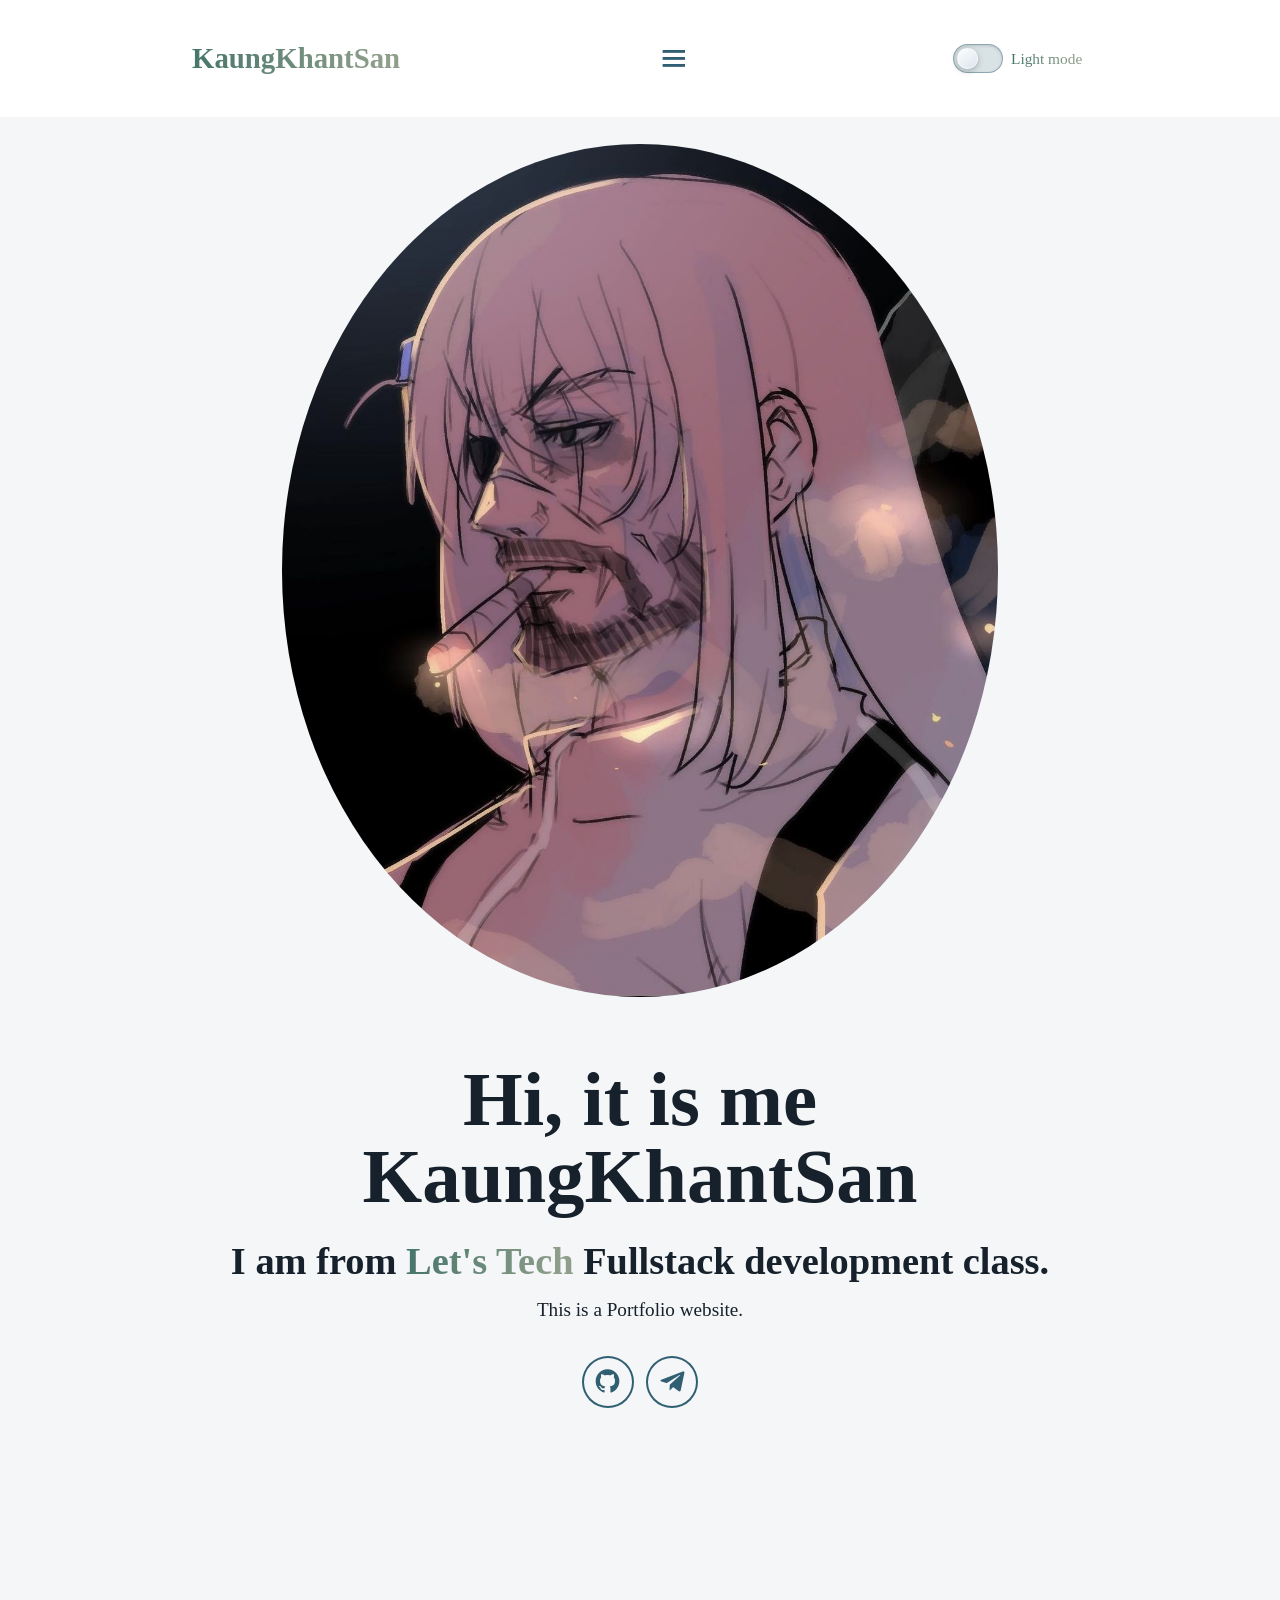
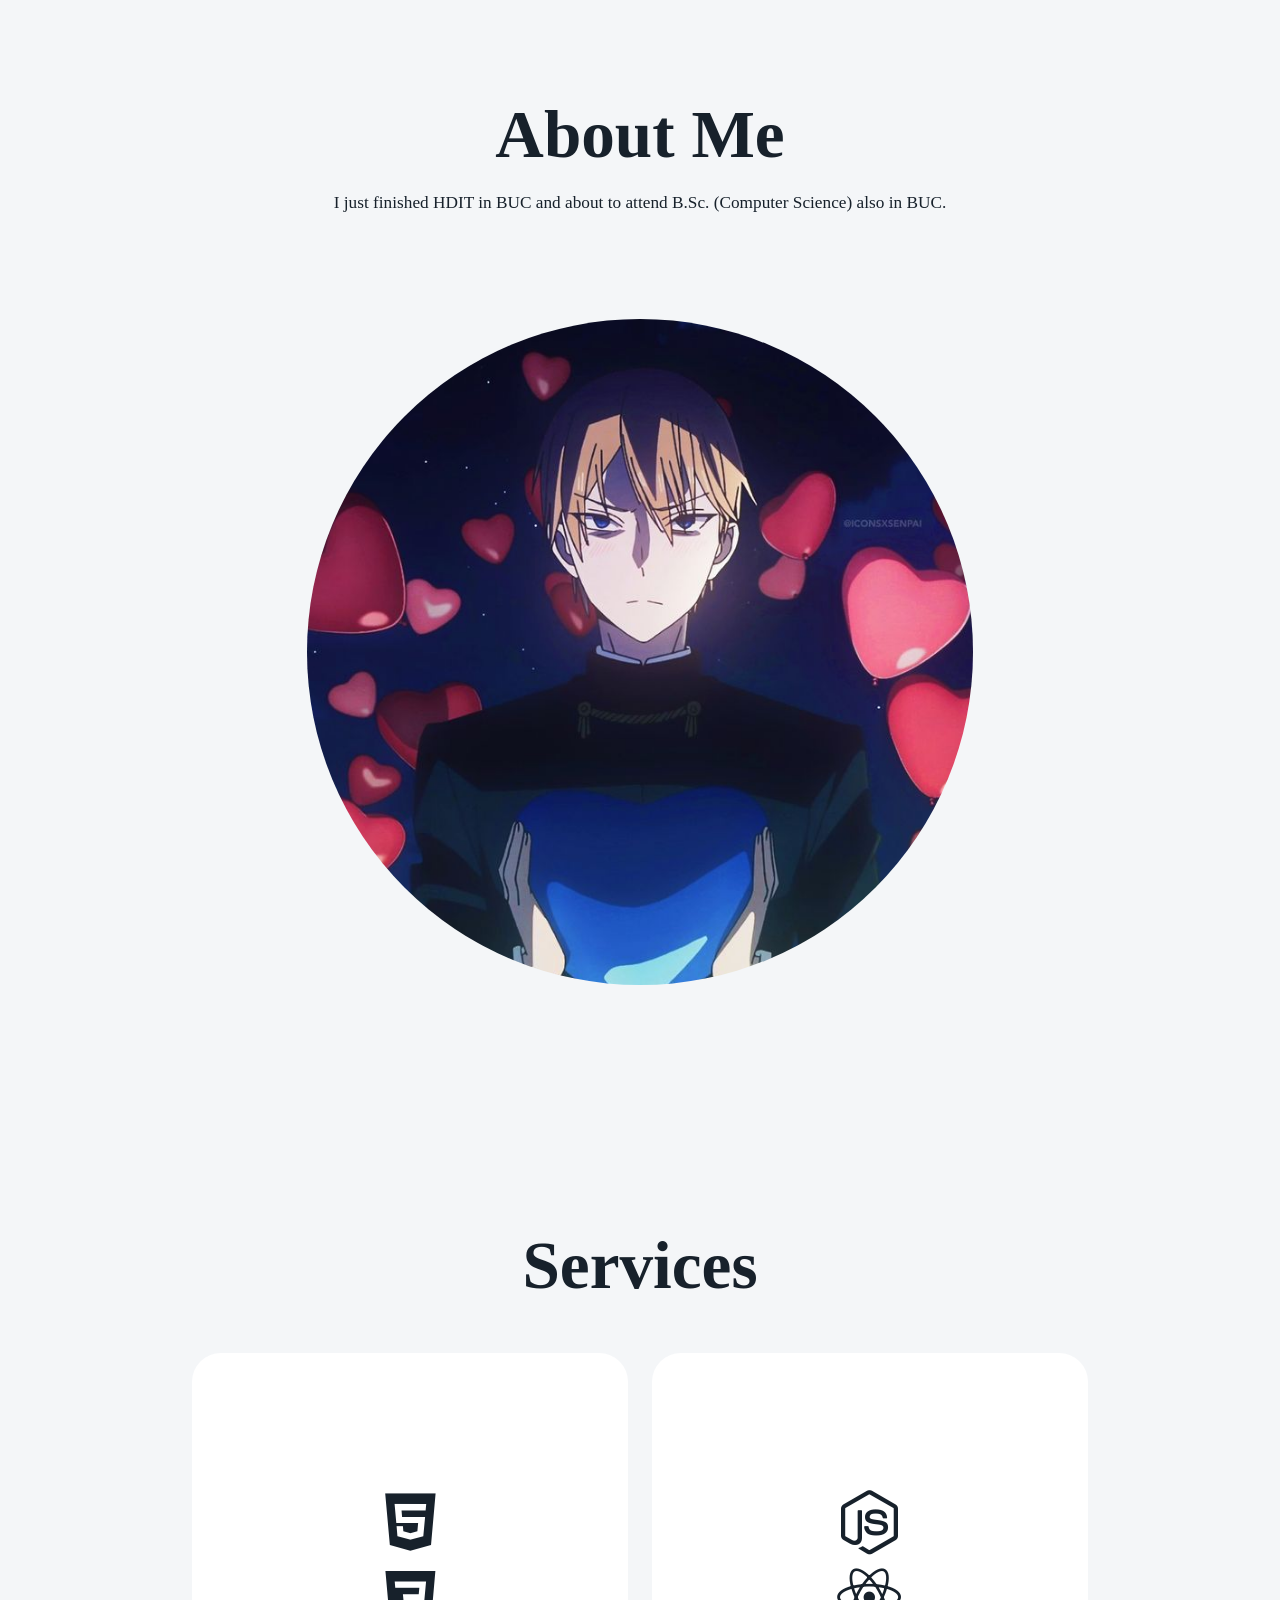
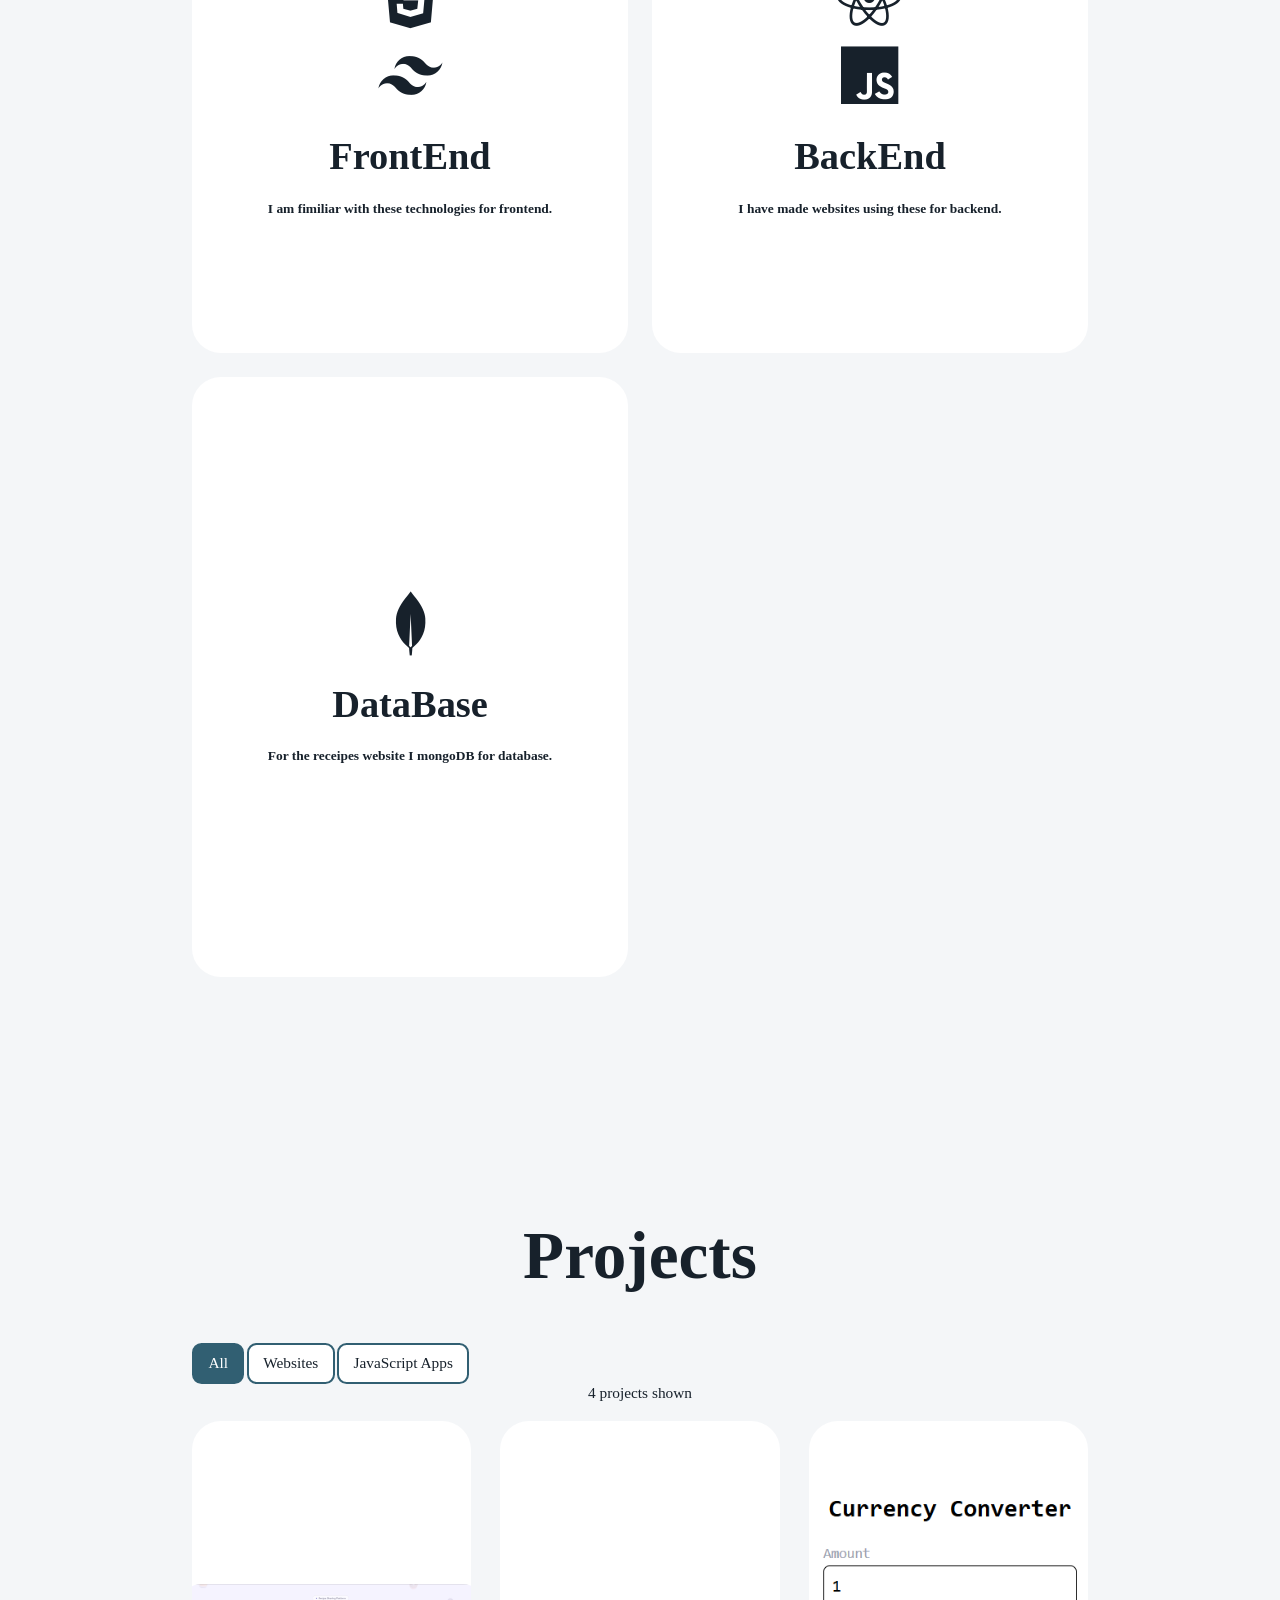
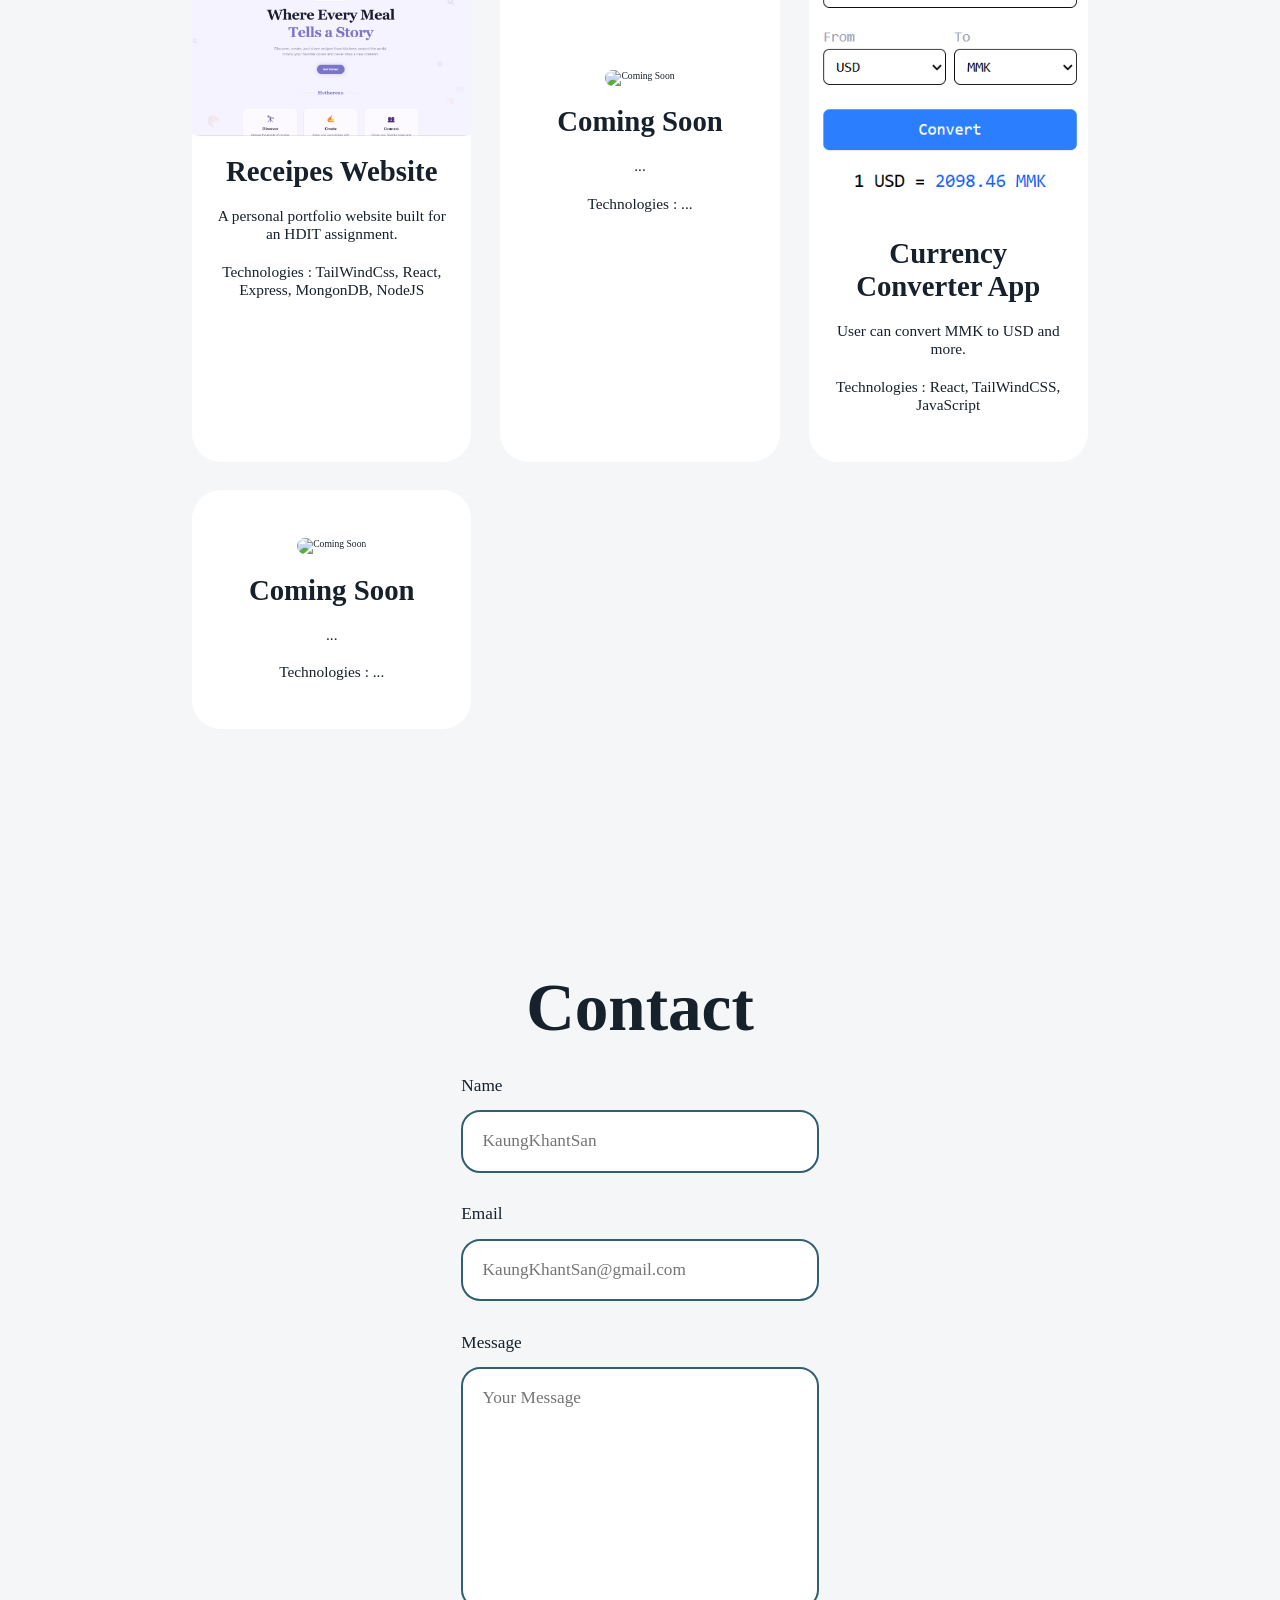
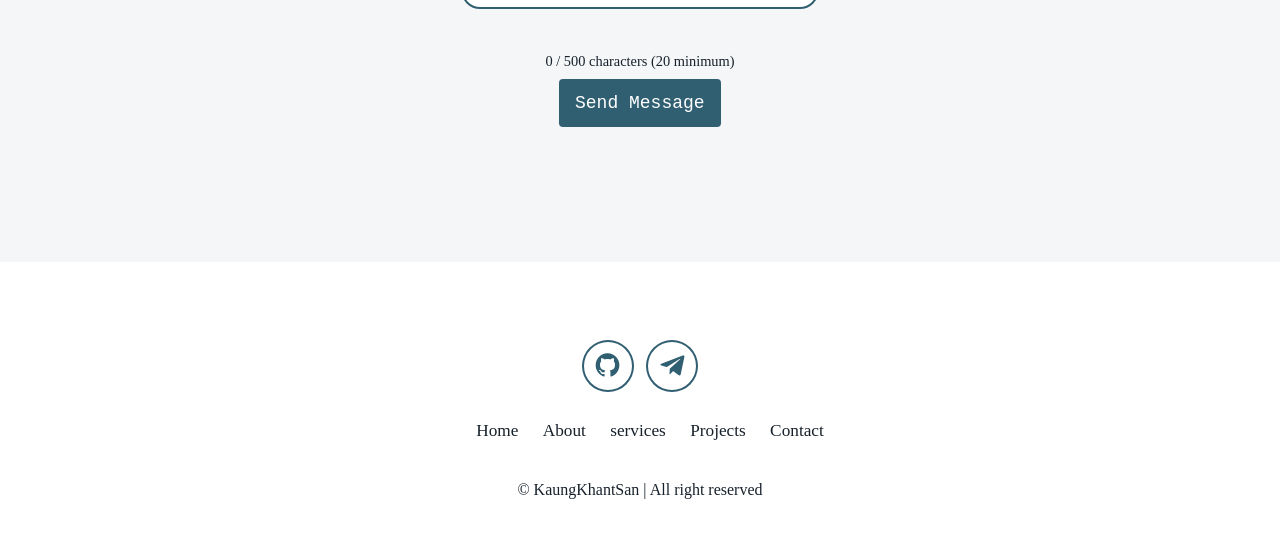
==== commit b9387bab: "Theme bug fixed." ====
--- a/src/index.html
+++ b/src/index.html
@@ -32,7 +32,7 @@
         <span class="theme-switch-track" aria-hidden="true">
           <span class="theme-switch-thumb"></span>
         </span>
-        <span aria-hidden="true">Dark mode</span>
+        <span id="theme-label" aria-hidden="true">Dark mode</span>
       </button>
     </header>
 
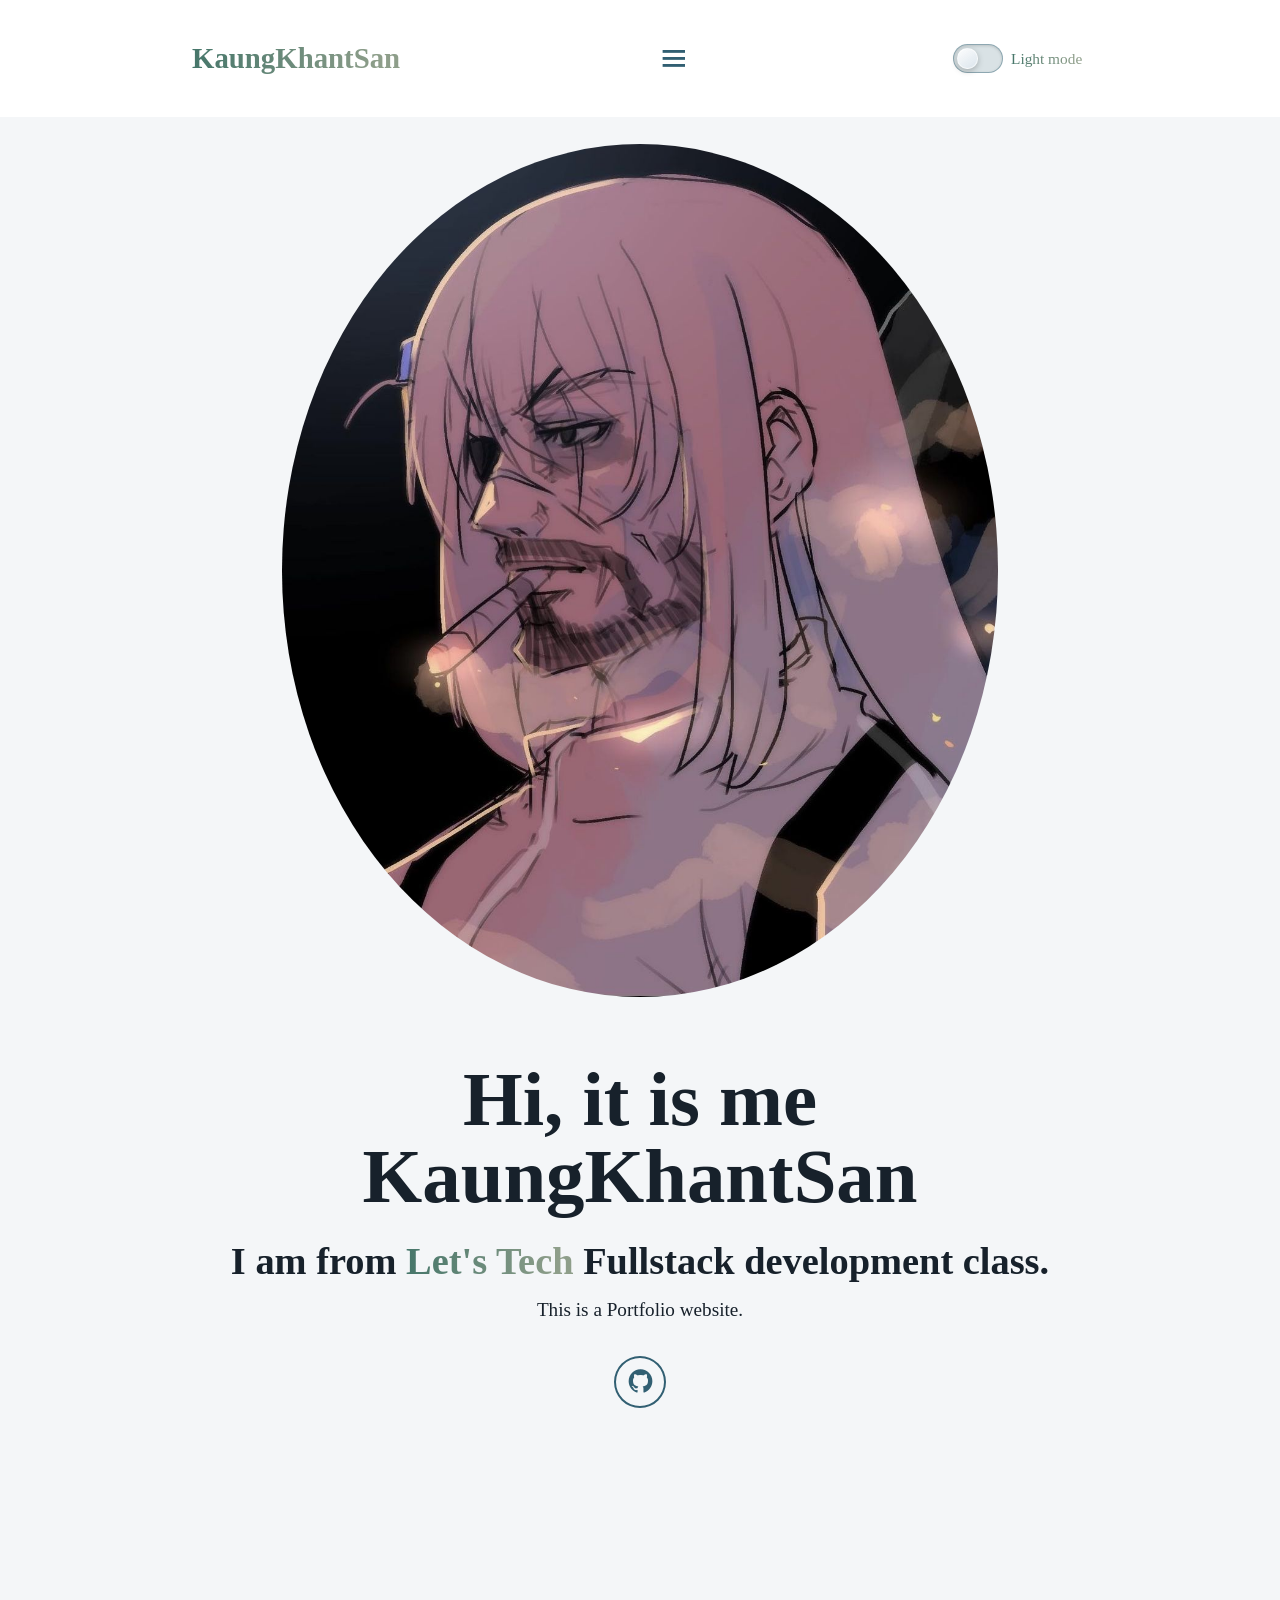
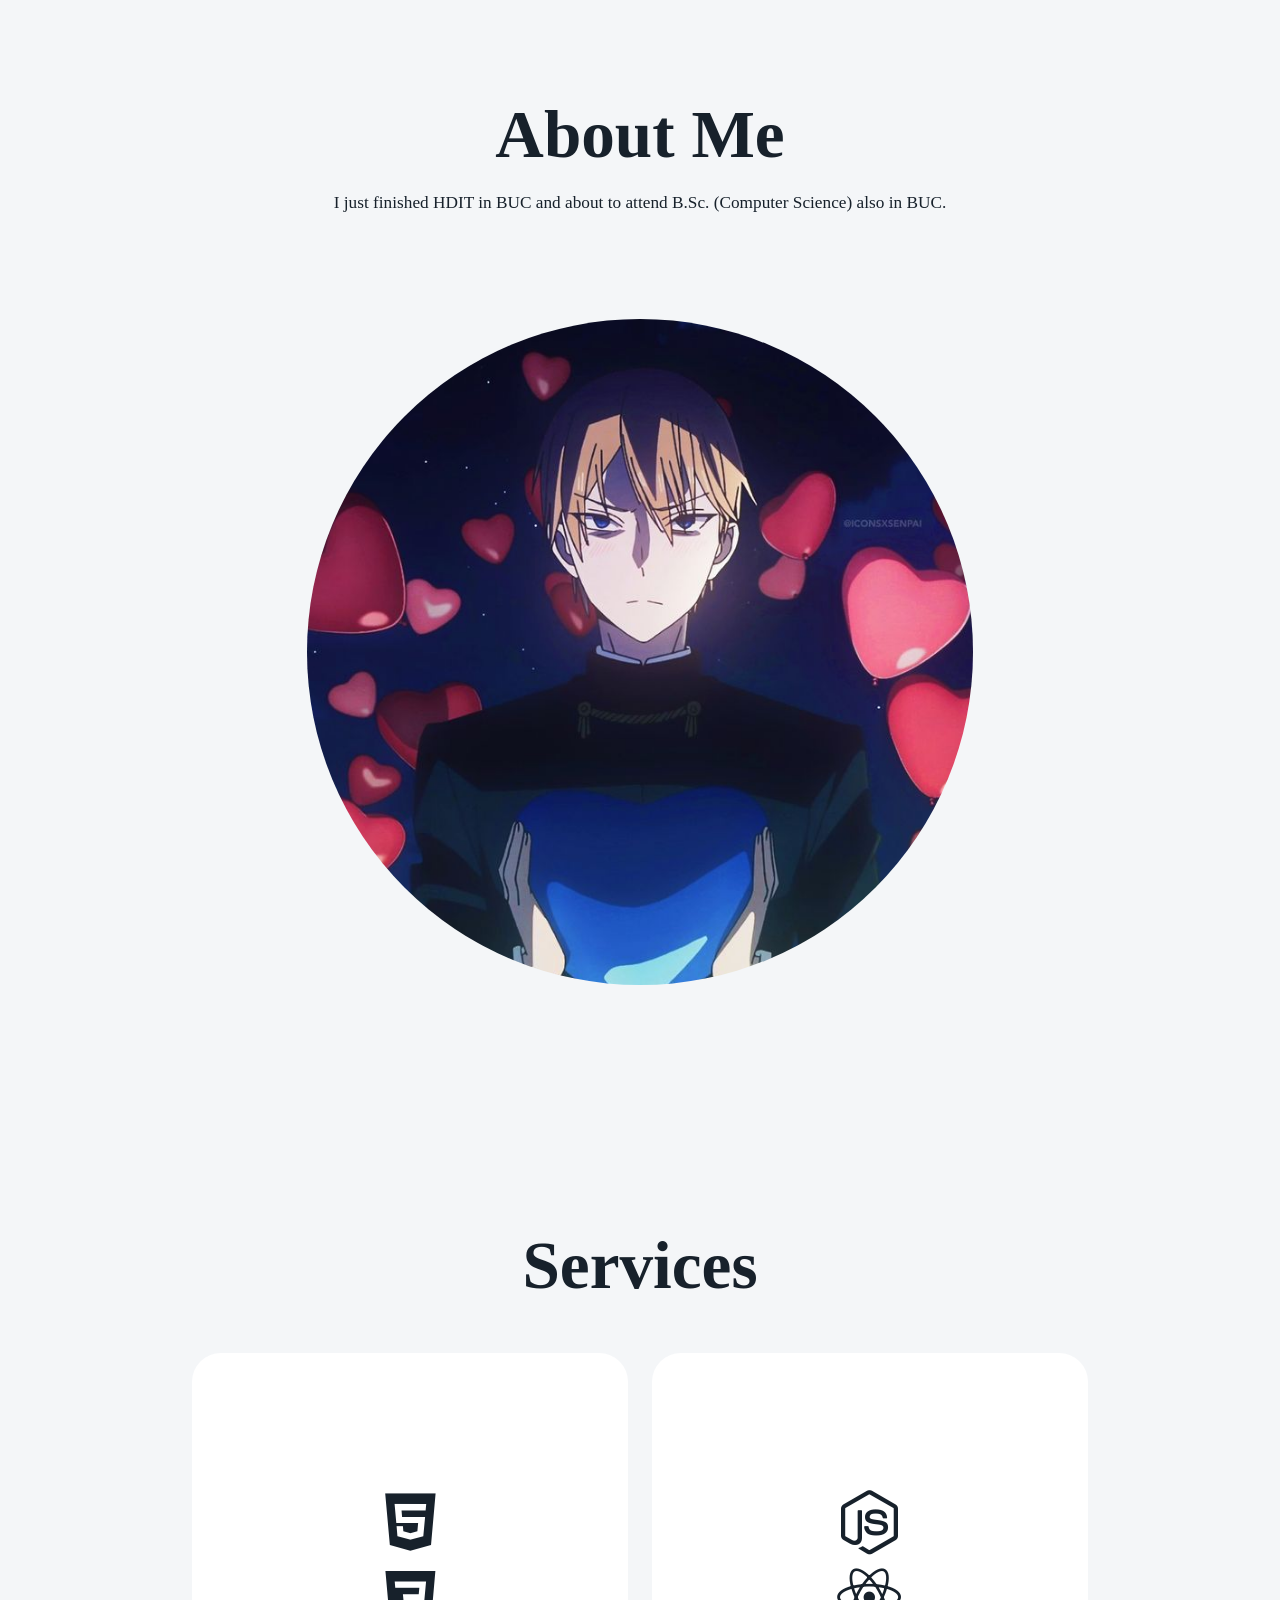
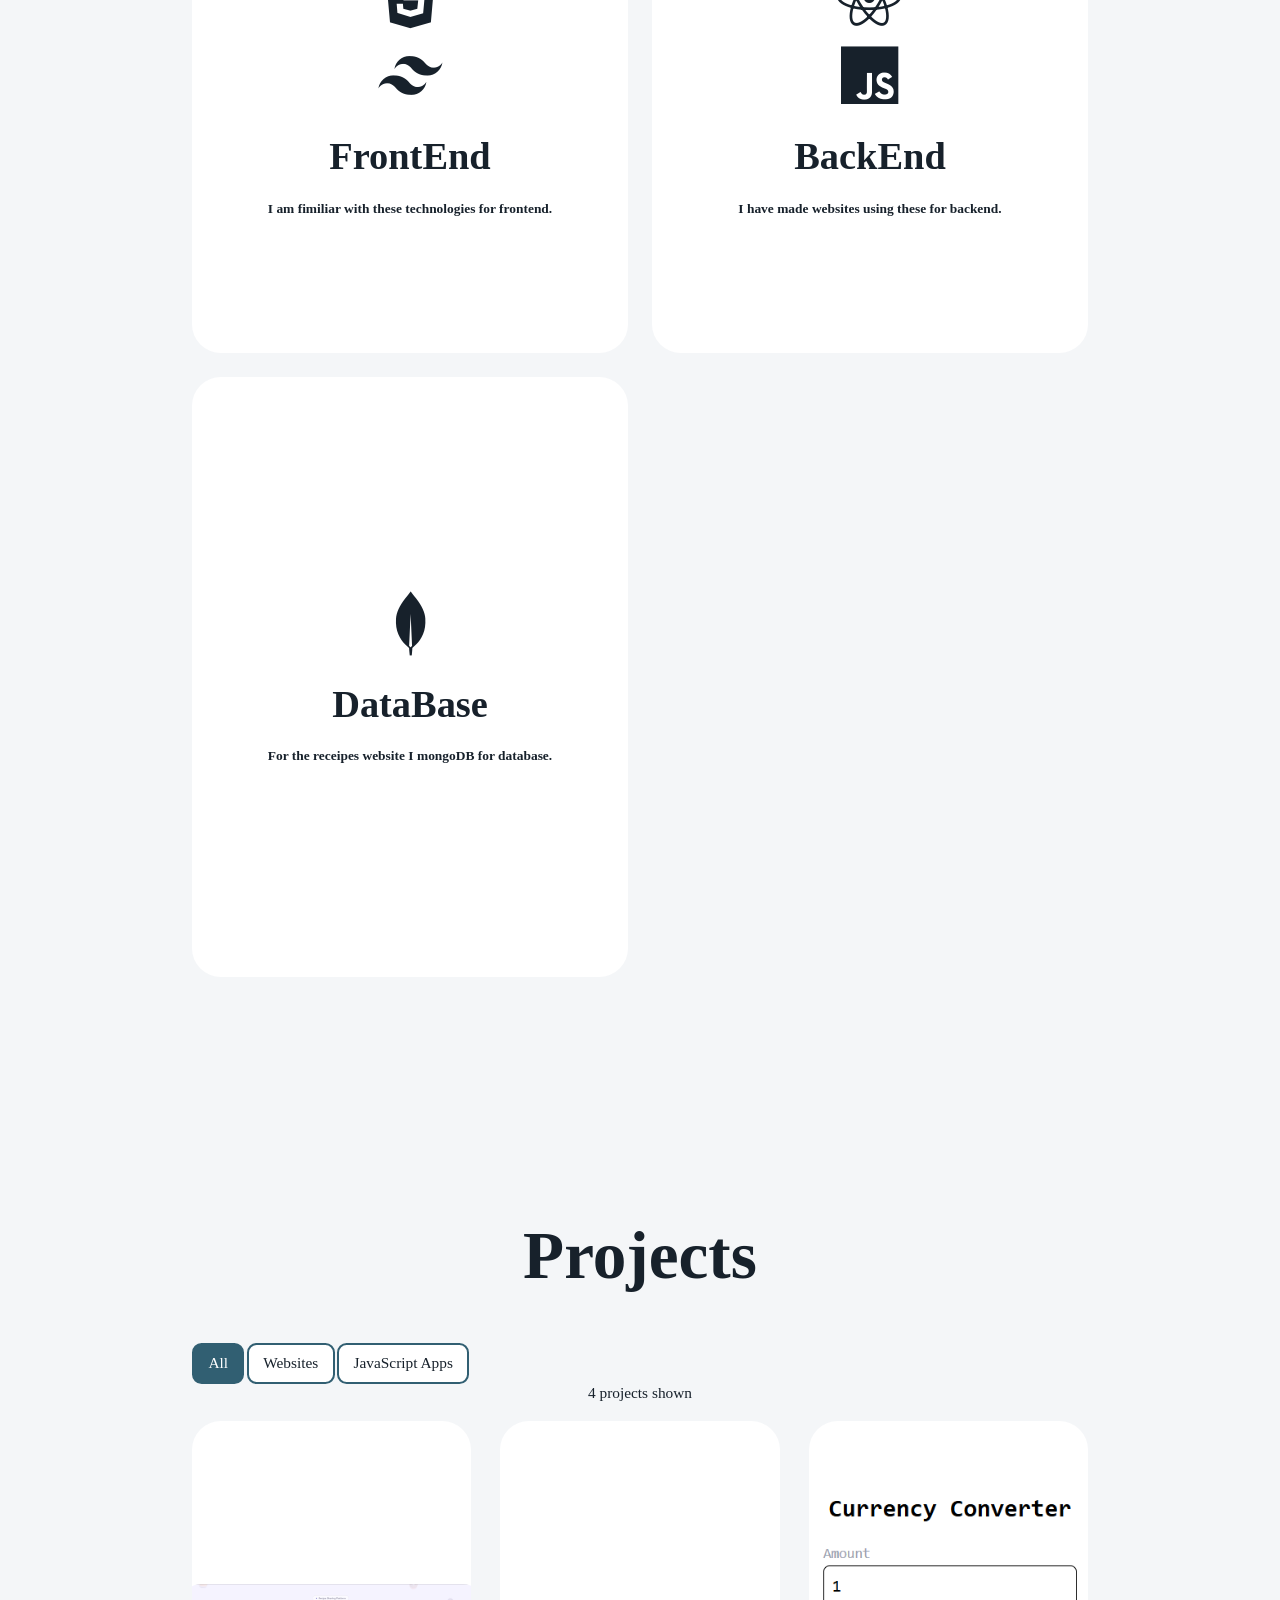
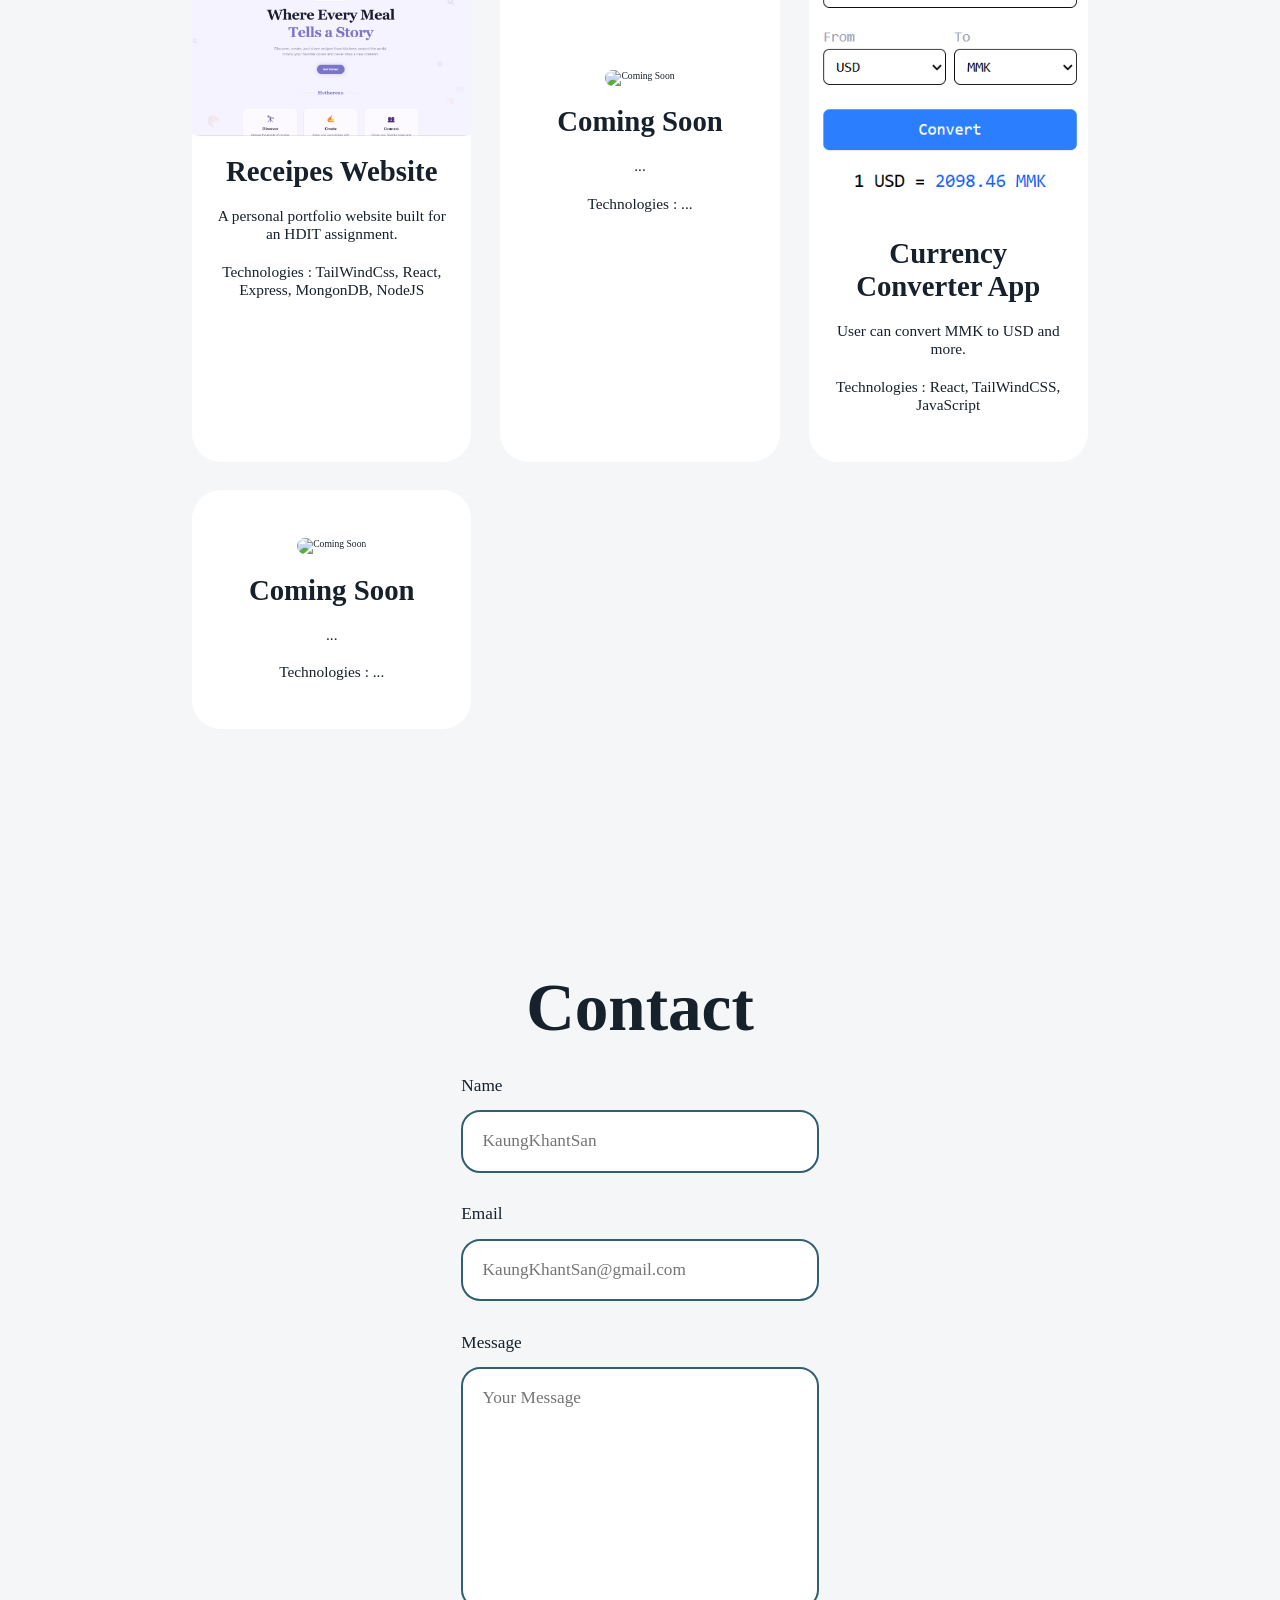
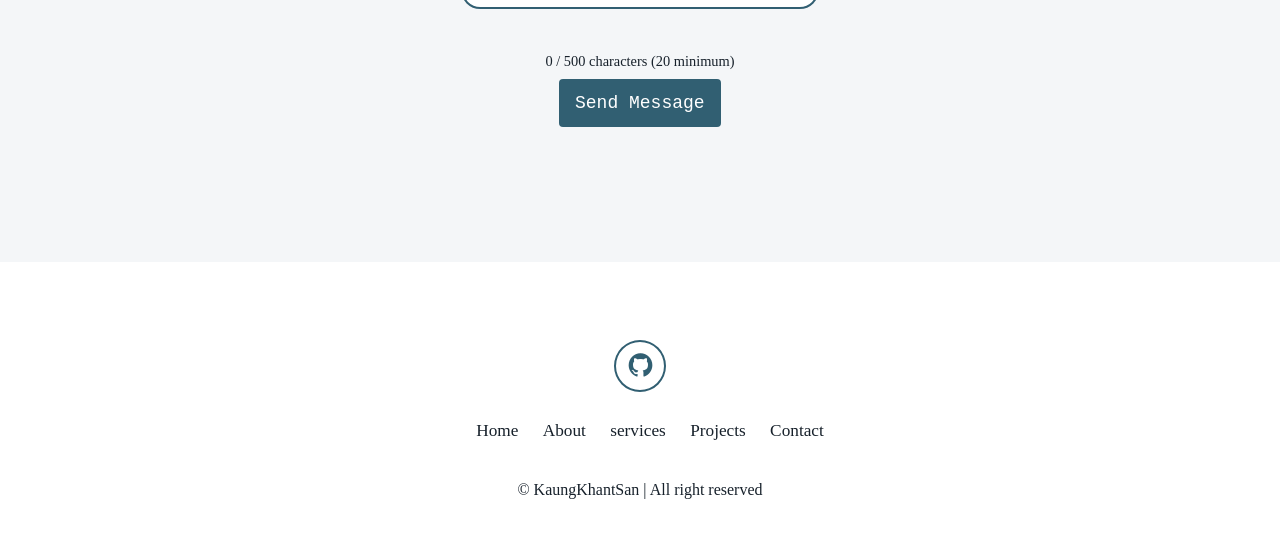
==== commit e0ff9d6b: "Telegram removed." ====
--- a/src/index.html
+++ b/src/index.html
@@ -42,8 +42,9 @@
         <h3>I am from <span>Let's Tech</span> Fullstack development class.</h3>
         <p>This is a Portfolio website.</p>
         <div class="social-icons">
-          <a href="#"><i class="bx bxl-github"></i></a>
-          <a href="#"><i class="bx bxl-telegram"></i></a>
+          <a href="https://github.com/KaungKhantSan"
+            ><i class="bx bxl-github"></i
+          ></a>
         </div>
       </div>
       <div class="home-img">
@@ -190,8 +191,9 @@
 
     <footer class="footer">
       <div class="social-icons">
-        <a href="#"><i class="bx bxl-github"></i></a>
-        <a href="#"><i class="bx bxl-telegram"></i></a>
+        <a href="https://github.com/KaungKhantSan"
+          ><i class="bx bxl-github"></i
+        ></a>
       </div>
       <ul>
         <li><a href="#">Home</a></li>
